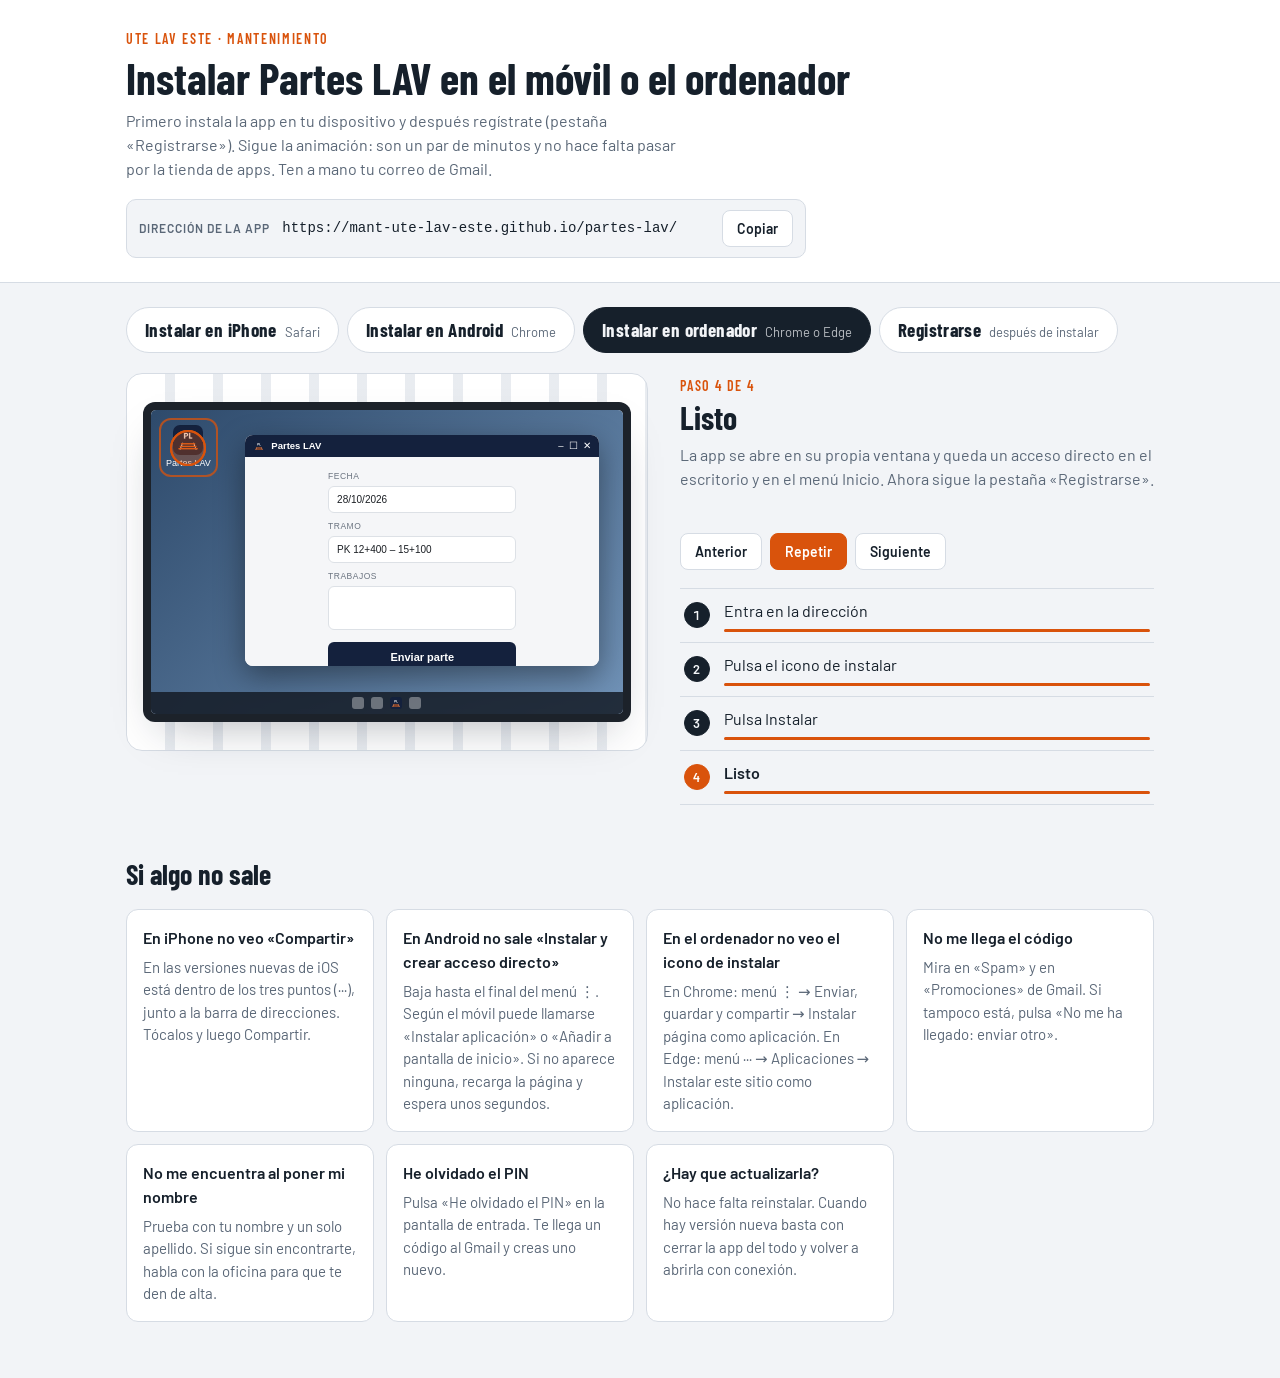
==== guia/instalar.html @ 205e35d0 "Guía animada para instalar la app y registrarse (guia/instalar.html) Página suelta: no toca la app n" ====
<!doctype html>
<html lang="es">
<head>
<meta charset="utf-8">
<meta name="viewport" content="width=device-width, initial-scale=1, viewport-fit=cover">
<meta name="theme-color" content="#14213d">
<link rel="icon" href="../icons/icon-192.png">
<style>:root{color-scheme:light;padding-top:env(safe-area-inset-top,0px);padding-bottom:env(safe-area-inset-bottom,0px)}body{margin:0}img{max-width:100%}[hidden]{display:none!important}</style>
<title>Instalar Partes LAV</title>
<meta name="claude:viewport-fit-sides" content="cover">
<link rel="stylesheet" href="https://fonts.googleapis.com/css2?family=Barlow+Condensed:wght@600;700&family=Barlow:wght@400;500;600&display=swap">
<style>
/* Layout: cabecera con la dirección de la app, selector de dispositivo y reproductor (pantalla animada + lista de pasos) que se apila en móvil */
:root{
  --bg:#F2F4F7; --surface:#FFFFFF; --fg:#16202B; --muted:#5A6777; --line:#D6DCE4;
  --accent:#D9530C; --accent-ink:#FFFFFF; --shadow:rgba(20,30,45,.35);
  --frame:#1C222A; --scr-bg:#FFFFFF; --scr-fg:#1B1F24; --scr-muted:#8A929C; --scr-line:#E4E7EB; --scr-chrome:#F4F4F6;
  --ios-blue:#0A7AFF; --g-blue:#1A73E8; --home-a:#27466B; --home-b:#7FA3C9;
  --f-display:"Barlow Condensed","Arial Narrow",sans-serif;
  --f-body:"Barlow",system-ui,-apple-system,"Segoe UI",sans-serif;
  --dur:5000ms;
}
@media (prefers-color-scheme: dark){:root:not([data-theme="light"]){
  --bg:#0E141B; --surface:#17202A; --fg:#E6EBF1; --muted:#98A5B4; --line:#2A3542;
  --accent:#FF7B36; --accent-ink:#1A0C04; --shadow:rgba(0,0,0,.65); --frame:#05080B; color-scheme:dark }}
:root[data-theme="dark"]{
  --bg:#0E141B; --surface:#17202A; --fg:#E6EBF1; --muted:#98A5B4; --line:#2A3542;
  --accent:#FF7B36; --accent-ink:#1A0C04; --shadow:rgba(0,0,0,.65); --frame:#05080B; color-scheme:dark }

*{box-sizing:border-box}
body{background:var(--bg);color:var(--fg);font-family:var(--f-body);font-size:16px;line-height:1.5}
.wrap{max-width:1060px;margin:0 auto;padding-left:max(16px,env(safe-area-inset-left,0px));padding-right:max(16px,env(safe-area-inset-right,0px))}
button{font:inherit;cursor:pointer}
:focus-visible{outline:2px solid var(--accent);outline-offset:2px}
code{font-family:ui-monospace,Consolas,monospace;font-size:.92em;overflow-wrap:anywhere}

.top{background:var(--surface);border-bottom:1px solid var(--line)}
.top .wrap{padding-block:28px 24px}
.eyebrow{margin:0 0 6px;font-family:var(--f-display);font-weight:600;font-size:14px;letter-spacing:.12em;text-transform:uppercase;color:var(--accent)}
h1{margin:0 0 8px;font-family:var(--f-display);font-weight:700;font-size:clamp(30px,5vw,44px);line-height:1.04;text-wrap:balance}
.lede{margin:0 0 18px;color:var(--muted);max-width:62ch}
.urlbox{display:flex;flex-wrap:wrap;align-items:center;gap:8px 12px;max-width:680px;padding:10px 12px;border:1px solid var(--line);border-radius:10px;background:var(--bg)}
.urlbox span{font-size:12px;font-weight:600;letter-spacing:.08em;text-transform:uppercase;color:var(--muted)}
.urlbox code{flex:1 1 240px;min-width:0;font-size:14px;user-select:all}
.btn{border:1px solid var(--line);background:var(--surface);color:var(--fg);border-radius:8px;padding:7px 14px;font-weight:600;font-size:14px}
.btn:hover{border-color:var(--accent)}
.btn.primary{background:var(--accent);border-color:var(--accent);color:var(--accent-ink)}

main.wrap{padding-block:24px 56px}
.tabs{display:flex;flex-wrap:wrap;gap:8px;margin-bottom:20px}
.tab{display:flex;align-items:baseline;gap:8px;padding:8px 18px;border:1px solid var(--line);border-radius:999px;background:var(--surface);color:var(--fg)}
.tab b{font-family:var(--f-display);font-size:19px;letter-spacing:.02em}
.tab small{font-size:13px;color:var(--muted)}
.tab[aria-selected="true"]{background:var(--fg);border-color:var(--fg);color:var(--bg)}
.tab[aria-selected="true"] small{color:inherit;opacity:.75}

.player{display:grid;grid-template-columns:minmax(0,1.1fr) minmax(0,1fr);gap:32px;align-items:start}
@media (max-width:780px){.player{grid-template-columns:minmax(0,1fr);gap:20px}}
.stage{display:flex;justify-content:center;align-items:center;min-height:320px;padding:28px 16px;border:1px solid var(--line);border-radius:16px;
  background:repeating-linear-gradient(90deg,transparent 0 38px,color-mix(in srgb,var(--line) 55%,transparent) 38px 48px),var(--surface)}

.device{position:relative;background:var(--frame);box-shadow:0 20px 44px -20px var(--shadow)}
.device.phone{width:min(272px,100%);aspect-ratio:9/19.2;border-radius:42px;padding:9px}
.device.pc{width:100%;max-width:580px;aspect-ratio:16/10.5;border-radius:12px;padding:8px}
.scr{position:relative;width:100%;height:100%;overflow:hidden;background:var(--scr-bg);color:var(--scr-fg);font-family:-apple-system,"Segoe UI",Roboto,sans-serif;font-size:11px;line-height:1.3}
.phone .scr{border-radius:33px}
.pc .scr{border-radius:5px;font-size:10px}
#screen{position:absolute;inset:0}
#screen>*{position:absolute;inset:0;animation:fadein .35s ease}
.tap{position:absolute;left:50%;top:50%;width:36px;height:36px;margin:-18px 0 0 -18px;border-radius:50%;z-index:9;pointer-events:none;
  border:2px solid var(--accent);background:color-mix(in srgb,var(--accent) 30%,transparent);transition:left .5s ease,top .5s ease;animation:press 1.4s ease-in-out infinite}
.tap::after{content:"";position:absolute;inset:-2px;border-radius:50%;border:2px solid var(--accent);animation:ripple 1.4s ease-out infinite}
.hit{outline:2px solid color-mix(in srgb,var(--accent) 75%,transparent);outline-offset:2px;border-radius:8px}
@keyframes ripple{from{transform:scale(1);opacity:.9}to{transform:scale(2.2);opacity:0}}
@keyframes press{0%,100%{transform:scale(1)}50%{transform:scale(.8)}}
@keyframes fadein{from{opacity:0}to{opacity:1}}
@keyframes up{from{transform:translateY(100%)}to{transform:none}}
@keyframes pop{from{transform:scale(.85);opacity:0}to{transform:none;opacity:1}}
@keyframes blink{50%{opacity:0}}

/* Piezas de las pantallas simuladas (colores fijos: la pantalla del aparato no cambia con el tema) */
.sb{display:flex;justify-content:space-between;align-items:center;height:30px;padding:10px 22px 4px;font-size:11px;font-weight:600}
.sb.light{color:#fff}
.sb.and{height:24px;padding:6px 16px 2px;font-size:10px}
.sb-r{display:flex;align-items:center;gap:4px;font-size:9px}
.sb-r i{position:relative;display:inline-block;width:18px;height:9px;border:1.5px solid currentColor;border-radius:3px}
.sb-r i::after{content:"";position:absolute;inset:1px 4px 1px 1px;background:currentColor;border-radius:1px}
.home{display:flex;flex-direction:column;background:linear-gradient(160deg,var(--home-a),var(--home-b));color:#fff}
.apps{display:grid;grid-template-columns:repeat(4,1fr);gap:14px 4px;padding:14px 12px 0}
.ic{display:flex;flex-direction:column;align-items:center;gap:4px;font-size:9px}
.ic i{position:relative;display:grid;place-items:center;width:44px;height:44px;border-radius:11px;font-style:normal;font-weight:700;font-size:14px;color:#fff}
.ic span{white-space:nowrap;text-shadow:0 1px 2px rgba(0,0,0,.35)}
.dock{display:grid;grid-template-columns:repeat(4,1fr);justify-items:center;margin:auto 10px 12px;padding:9px 4px;border-radius:24px;background:rgba(255,255,255,.25)}
.and .ic i{border-radius:50%}
.and .dock{background:transparent;margin-bottom:16px}
.clock{padding:18px 18px 4px;font-size:40px;font-weight:300;line-height:1}
.clock small{display:block;margin-top:6px;font-size:10px;font-weight:500}
.pl{position:relative;display:block;font-style:normal;color:transparent;overflow:hidden;background:#14213D url("[data-uri]") center/cover no-repeat}
.ic i.pl{font-size:16px}
.ic.new i{animation:pop .6s ease .2s backwards}
.safari{background:linear-gradient(#5AC8FA,#0A7AFF)}
.safari::before{content:"";position:absolute;inset:0;margin:auto;width:28px;height:28px;border-radius:50%;border:2px solid #fff}
.safari::after{content:"";position:absolute;inset:0;margin:auto;width:4px;height:20px;border-radius:2px;background:linear-gradient(#FF3B30 50%,#fff 50%);transform:rotate(45deg)}
.chrome{background:#fff}
.chrome::before{content:"";position:absolute;inset:0;margin:auto;width:32px;height:32px;border-radius:50%;background:conic-gradient(from -30deg,#EA4335 0 120deg,#FBBC04 0 240deg,#34A853 0)}
.chrome::after{content:"";position:absolute;inset:0;margin:auto;width:13px;height:13px;border-radius:50%;background:#4285F4;box-shadow:0 0 0 2.5px #fff}

.ap{height:100%;display:flex;flex-direction:column;background:#F5F6F8;color:#1B1F24}
.ap-h{display:flex;align-items:center;gap:8px;padding:10px 12px;background:#14213D;color:#fff;font-weight:700;font-size:12px}
.ap-h .pl{width:20px;height:20px;border-radius:5px;font-size:9px}
.ap-c{display:flex;flex-direction:column;gap:4px;padding:10px 12px}
.ap.wide .ap-c{width:60%;margin:0 auto}
.ap-l{margin-top:4px;font-size:8.5px;letter-spacing:.06em;text-transform:uppercase;color:#6B7480}
.ap-f{padding:6px 8px;border:1px solid #DDE1E6;border-radius:6px;background:#fff;font-size:10px}
.ap-f.tall{height:44px}
.ap-b{margin-top:8px;padding:8px;border-radius:6px;background:#14213D;color:#fff;text-align:center;font-weight:700;font-size:11px}
.dim{position:relative}
.dim::after{content:"";position:absolute;inset:0;background:rgba(0,0,0,.35)}

.saf{display:flex;flex-direction:column;background:#fff}
.saf-page{flex:1;position:relative;overflow:hidden}
.saf-bar{padding:8px 12px 14px;border-top:1px solid var(--scr-line);background:var(--scr-chrome)}
.saf-url{padding:8px 10px;border-radius:10px;background:#fff;box-shadow:0 1px 3px rgba(0,0,0,.12);text-align:center;white-space:nowrap;overflow:hidden;text-overflow:ellipsis;font-size:10.5px}
.saf-url .aa{margin-right:6px;font-weight:600}
.caret{display:inline-block;width:1px;height:12px;margin-left:1px;vertical-align:-2px;background:var(--ios-blue);animation:blink 1s steps(1) infinite}
.caret.g{background:var(--g-blue)}
.saf-tools{display:flex;justify-content:space-between;align-items:center;padding:10px 6px 0;color:var(--ios-blue);font-size:17px}
.saf-tools span{display:grid;place-items:center;width:28px;height:28px}
.blank{padding:18px 14px;color:var(--scr-muted)}
.blank h5{margin:0 0 10px;font-size:12px;color:var(--scr-fg)}
.favs{display:grid;grid-template-columns:repeat(4,1fr);gap:10px;text-align:center;font-size:8.5px}
.favs b{display:block;height:38px;margin-bottom:4px;border-radius:9px;background:#E9EBEE}
.nt{display:grid;place-items:center;height:100%;padding:20px}
.nt div{width:100%;padding:9px 12px;border-radius:999px;background:#EEF1F4;color:var(--scr-muted);font-size:10px}

.sheet{position:absolute;left:0;right:0;top:38px;bottom:0;display:flex;flex-direction:column;gap:8px;padding:12px 10px 18px;border-radius:14px 14px 0 0;background:#F2F2F7;animation:up .4s ease}
.sh-head{display:flex;align-items:flex-start;gap:8px;padding:0 4px 6px;border-bottom:1px solid #DCDCE0}
.sh-head>div{flex:1}
.sh-opt{display:inline-block;margin-top:5px;padding:3px 8px;border-radius:999px;background:#E5E5EA;font-size:9px}
.sh-x{display:grid;place-items:center;width:20px;height:20px;border-radius:50%;background:#E5E5EA;font-size:9px;color:#666}
.sh-apps{display:flex;justify-content:space-between;padding:0 4px;font-size:8px;text-align:center}
.sh-apps i{display:block;width:36px;height:36px;margin:0 auto 3px;border-radius:9px}
.sh-group{overflow:hidden;border-radius:10px;background:#fff}
.sh-group .sh-row{border-radius:0}
.sh-group .sh-row+.sh-row{border-top:1px solid #E5E5EA}
.sh-group .sh-row.hit{border-radius:8px}
.add-clr{float:right;display:grid;place-items:center;width:14px;height:14px;border-radius:50%;background:#C7C7CC;color:#fff;font-size:7px}
.kb{position:absolute;left:0;right:0;bottom:0;display:flex;flex-direction:column;gap:6px;padding:8px 3px 18px;background:#D1D3D9}
.kb div{display:flex;justify-content:center;gap:3px}
.kb span{flex:0 1 22px;padding:6px 0;border-radius:4px;background:#fff;text-align:center;font-size:10px;box-shadow:0 1px 0 #898A8D}
.kb .w{flex:0 1 40px;background:#ADB1BA;font-size:8.5px}
.kb .sp{flex:1 1 auto;font-size:8.5px}
.kb .go{background:var(--ios-blue);color:#fff}
.sh-head .pl{width:30px;height:30px;border-radius:7px;font-size:11px}
.sh-head small,.who small{display:block;font-size:8.5px;color:var(--scr-muted)}
.sh-row{display:flex;justify-content:space-between;align-items:center;padding:9px 12px;border-radius:10px;background:#fff;font-size:10.5px}
.sh-row span{font-size:13px;color:#444}

.add{background:#F2F2F7}
.add-top{display:flex;justify-content:space-between;align-items:center;padding:8px 12px 14px;font-size:11px}
.ios-link{padding:4px;color:var(--ios-blue)}
.add-card{display:flex;align-items:center;gap:10px;margin:0 10px;padding:10px;border-radius:10px;background:#fff}
.add-card .pl{flex:none;width:46px;height:46px;border-radius:11px;font-size:16px}
.add-card>div{min-width:0}
.add-name{margin-bottom:4px;padding-bottom:5px;border-bottom:1px solid var(--scr-line);font-size:12px}
.add-card small{font-size:8.5px;color:var(--scr-muted);overflow-wrap:anywhere}
.add-opt{display:flex;justify-content:space-between;align-items:center;margin:10px 10px 0;padding:9px 12px;border-radius:10px;background:#fff}
.toggle{position:relative;width:30px;height:18px;border-radius:9px;background:#34C759}
.toggle::after{content:"";position:absolute;top:2px;right:2px;width:14px;height:14px;border-radius:50%;background:#fff}
.add-note{margin:10px 18px;font-size:9px;color:var(--scr-muted)}

.cr{display:flex;flex-direction:column;background:#fff}
.cr-bar{display:flex;align-items:center;gap:8px;padding:6px 10px;border-bottom:1px solid var(--scr-line);color:#444}
.cr-url{flex:1;min-width:0;padding:7px 12px;border-radius:999px;background:#EEF1F4;white-space:nowrap;overflow:hidden;text-overflow:ellipsis;font-size:10px}
.cr-tabs{display:grid;place-items:center;width:16px;height:16px;border:1.5px solid #444;border-radius:4px;font-size:8px;font-weight:700}
.cr-dots{width:20px;text-align:center;font-size:16px;font-weight:700}
.cr-page{flex:1;position:relative;overflow:hidden}
.menu{position:absolute;top:2px;right:6px;z-index:2;width:70%;padding:6px 0;border-radius:10px;background:#fff;box-shadow:0 6px 24px rgba(0,0,0,.25);animation:fadein .25s}
.menu div{padding:7px 14px;font-size:10.5px}
.menu .hit{font-weight:600;border-radius:4px}
.menu hr{margin:4px 0;border:0;border-top:1px solid var(--scr-line)}
.modal-bg{position:absolute;inset:0;z-index:3;display:grid;place-items:center;background:rgba(0,0,0,.4)}
.modal{display:flex;flex-direction:column;gap:12px;width:84%;padding:16px;border-radius:18px;background:#fff;animation:pop .3s}
.modal h4,.pop h4{margin:0;font-size:13px;font-weight:600}
.who{display:flex;align-items:center;gap:10px}
.who .pl{flex:none;width:34px;height:34px;border-radius:50%;font-size:12px}
.acts{display:flex;justify-content:flex-end;gap:12px;font-weight:600;font-size:11px;color:var(--g-blue)}
.acts>span{padding:4px 6px}

.pcw{display:flex;flex-direction:column;background:#fff}
.pc-tabs{display:flex;align-items:flex-end;gap:8px;height:28px;padding:5px 8px 0;background:#DEE3EA;color:#333}
.pc-tab{display:flex;align-items:center;gap:6px;max-width:150px;padding:5px 12px;border-radius:8px 8px 0 0;background:#fff;white-space:nowrap;font-size:9.5px}
.pc-tab .pl,.tb .pl,.taskbar .pl{width:12px;height:12px;border-radius:3px;font-size:6px}
.pc-plus{align-self:center;padding-bottom:3px}
.win-ctl{align-self:center;margin-left:auto;padding-bottom:3px;font-size:10px;white-space:nowrap}
.pc-bar{display:flex;align-items:center;gap:9px;padding:5px 8px;border-bottom:1px solid var(--scr-line);color:#555}
.pc-url{flex:1;min-width:0;display:flex;align-items:center;gap:6px;padding:4px 6px 4px 12px;border-radius:999px;background:#EEF1F4}
.pc-url .u{flex:1;min-width:0;white-space:nowrap;overflow:hidden;text-overflow:ellipsis}
.pc-inst{display:grid;place-items:center;width:20px;height:20px;border-radius:50%;color:#333}
.pc-page{flex:1;position:relative;overflow:hidden}
.pop{position:absolute;top:4px;right:30px;z-index:3;display:flex;flex-direction:column;gap:10px;width:min(210px,70%);padding:12px;border-radius:10px;background:#fff;box-shadow:0 6px 24px rgba(0,0,0,.25);animation:pop .3s}
.pop .acts{gap:6px}
.gbtn{padding:5px 12px!important;border:1px solid #C7CDD4;border-radius:999px;font-size:10px}
.gbtn.fill{background:var(--g-blue);border-color:var(--g-blue);color:#fff}
.desk{background:linear-gradient(135deg,#2E4A6B,#7193B8)}
.shortcut{position:absolute;left:12px;top:12px;display:flex;flex-direction:column;align-items:center;gap:3px;padding:3px;color:#fff;font-size:9px}
.shortcut .pl{width:30px;height:30px;border-radius:7px;font-size:11px}
.appwin{position:absolute;left:20%;right:5%;top:8%;bottom:16%;display:flex;flex-direction:column;overflow:hidden;border-radius:8px;background:#fff;box-shadow:0 10px 30px rgba(0,0,0,.4);animation:pop .4s}
.appwin .ap-h{display:none}
.tb{display:flex;align-items:center;gap:6px;padding:5px 8px;background:#14213D;color:#fff;font-size:9.5px;font-weight:600}
.tb .wc{margin-left:auto;font-weight:400;white-space:nowrap}
.taskbar{position:absolute;left:0;right:0;bottom:0;display:flex;justify-content:center;align-items:center;gap:7px;height:22px;background:rgba(20,28,38,.85)}
.taskbar span{width:12px;height:12px;border-radius:3px;background:rgba(255,255,255,.35)}

.asheet{position:absolute;left:0;right:0;bottom:0;z-index:3;display:flex;flex-direction:column;gap:12px;padding:16px 10px 20px;border-radius:16px 16px 0 0;background:#fff;animation:up .4s ease}
.asheet h4{margin:0;text-align:center;font-size:13px;font-weight:500}
.aopts{overflow:hidden;border-radius:14px;background:#F1F3F4}
.aopt{display:flex;align-items:center;gap:10px;padding:10px 12px;font-size:11px}
.aopt+.aopt{border-top:1px solid #DADCE0}
.aopt>div{flex:1;min-width:0}
.aopt small{display:block;font-size:9px;color:var(--scr-muted)}
.aopt .pl{flex:none;width:30px;height:30px;border-radius:6px;overflow:visible}
.aopt .pl::after{content:"";position:absolute;right:-4px;bottom:-4px;width:13px;height:13px;border-radius:50%;box-shadow:0 0 0 1.5px #fff}
.aopt .pl.down::after{background:#fff url("data:image/svg+xml,%3Csvg xmlns='http://www.w3.org/2000/svg' viewBox='0 0 24 24' fill='none' stroke='%23333' stroke-width='3' stroke-linecap='round'%3E%3Cpath d='M12 5v13M6 12l6 6 6-6'/%3E%3C/svg%3E") center/9px no-repeat}
.aopt .pl.chr::after{background:radial-gradient(circle,#4285F4 0 28%,#fff 29% 38%,transparent 39%),conic-gradient(from -30deg,#EA4335 0 120deg,#FBBC04 0 240deg,#34A853 0)}
.aopt .chev{font-size:15px;color:#5F6368}

.sb.navy{background:#14213D;color:#fff}
.rg{display:flex;flex-direction:column;background:#EEF0F4;color:#10141C}
.rg-bar{display:flex;align-items:center;gap:8px;padding:10px 12px;background:#14213D;color:#fff;font-weight:600;font-size:12px}
.rg-bar .bk{font-size:16px;line-height:1}
.rg-main{flex:1;position:relative;padding:12px 10px}
.rg-card{display:flex;flex-direction:column;gap:8px;padding:14px 12px;border-radius:12px;background:#fff;box-shadow:0 1px 2px rgba(0,0,0,.08)}
.rg-card h3{margin:0;font-size:15px}
.rg-card p{margin:0;font-size:10px;color:#5B6472}
.rg-f{display:flex;flex-direction:column;gap:3px;font-size:9.5px;color:#5B6472}
.rg-f b{padding:8px 9px;border:1px solid #C9CED8;border-radius:8px;background:#fff;color:#10141C;font-weight:400;font-size:11px;overflow-wrap:anywhere}
.rg-f b.pin{text-align:center;letter-spacing:.3em;font-size:13px}
.rg-btn{padding:10px;border-radius:9px;background:#14213D;color:#fff;text-align:center;font-weight:600;font-size:11px}
.rg-btn.sec{border:1px solid #C9CED8;background:#fff;color:#14213D}
.rg-lnk{text-align:center;font-size:10px;color:#1F5FD1}
.rg-ph{height:10px;border-radius:4px;background:#E4E7EB}
.toast{position:absolute;left:10px;right:10px;bottom:14px;padding:9px 11px;border-radius:9px;background:#10141C;color:#fff;font-size:10px;animation:up .4s ease}

/* Panel de pasos */
.side{display:flex;flex-direction:column;gap:18px;min-width:0}
.count{font-family:var(--f-display);font-weight:600;font-size:14px;letter-spacing:.1em;text-transform:uppercase;color:var(--accent)}
.now h2{margin:4px 0 8px;font-family:var(--f-display);font-weight:700;font-size:32px;line-height:1.05;text-wrap:balance}
.now p{margin:0;min-height:4.5em;color:var(--muted)}
.ctrl{display:flex;flex-wrap:wrap;gap:8px}
.steps{display:flex;flex-direction:column;margin:0;padding:0;list-style:none;border-top:1px solid var(--line)}
.steps button{display:grid;grid-template-columns:28px minmax(0,1fr);align-items:center;gap:12px;width:100%;padding:10px 4px;border:0;border-bottom:1px solid var(--line);background:none;color:var(--fg);text-align:left}
.steps button:hover .t{color:var(--accent)}
.n{display:grid;place-items:center;width:26px;height:26px;border:1.5px solid var(--line);border-radius:50%;font-size:13px;font-weight:600;font-variant-numeric:tabular-nums;color:var(--muted)}
.done .n{background:var(--fg);border-color:var(--fg);color:var(--bg)}
.on .n{background:var(--accent);border-color:var(--accent);color:var(--accent-ink)}
.lbl{display:flex;flex-direction:column;gap:6px}
.on .t{font-weight:600}
.bar{display:block;height:3px;overflow:hidden;border-radius:2px;background:var(--line)}
.bar i{display:block;width:0;height:100%;background:var(--accent)}
.on .bar i{animation:fill var(--dur) linear forwards}
.paused .on .bar i{animation-play-state:paused}
.done .bar i{width:100%}
@keyframes fill{to{width:100%}}

.help{margin-top:48px}
.help h2{margin:0 0 14px;font-family:var(--f-display);font-weight:700;font-size:28px}
.faq{display:grid;grid-template-columns:repeat(auto-fit,minmax(240px,1fr));gap:12px}
.faq div{padding:16px;border:1px solid var(--line);border-radius:12px;background:var(--surface)}
.faq h3{margin:0 0 6px;font-size:16px;font-weight:600}
.faq p{margin:0;color:var(--muted);font-size:15px}

@media (prefers-reduced-motion: reduce){
  *,*::before,*::after{animation-duration:.01ms!important;animation-iteration-count:1!important;transition:none!important}
  .on .bar i{animation:none;width:0}
}
</style>
</head>
<body>

<header class="top"><div class="wrap">
  <p class="eyebrow">UTE LAV Este · Mantenimiento</p>
  <h1>Instalar Partes LAV en el móvil o el ordenador</h1>
  <p class="lede">Primero instala la app en tu dispositivo y después regístrate (pestaña «Registrarse»). Sigue la animación: son un par de minutos y no hace falta pasar por la tienda de apps. Ten a mano tu correo de Gmail.</p>
  <div class="urlbox">
    <span>Dirección de la app</span>
    <code id="u">https://mant-ute-lav-este.github.io/partes-lav/</code>
    <button class="btn" id="copy" type="button">Copiar</button>
  </div>
</div></header>

<main class="wrap">
  <div class="tabs" id="tabs" role="tablist" aria-label="Dispositivo"></div>
  <section class="player" id="player">
    <div class="stage">
      <div class="device phone" id="device">
        <div class="scr" id="scr"><div id="screen"></div><div class="tap" id="tap" hidden></div></div>
      </div>
    </div>
    <div class="side">
      <div class="now" aria-live="polite">
        <span class="count" id="count"></span>
        <h2 id="stitle"></h2>
        <p id="sdesc"></p>
      </div>
      <div class="ctrl">
        <button class="btn" id="prev" type="button">Anterior</button>
        <button class="btn primary" id="play" type="button">Pausa</button>
        <button class="btn" id="next" type="button">Siguiente</button>
      </div>
      <ol class="steps" id="steps"></ol>
    </div>
  </section>

  <section class="help">
    <h2>Si algo no sale</h2>
    <div class="faq">
      <div><h3>En iPhone no veo «Compartir»</h3><p>En las versiones nuevas de iOS está dentro de los tres puntos (···), junto a la barra de direcciones. Tócalos y luego Compartir.</p></div>
      <div><h3>En Android no sale «Instalar y crear acceso directo»</h3><p>Baja hasta el final del menú ⋮. Según el móvil puede llamarse «Instalar aplicación» o «Añadir a pantalla de inicio». Si no aparece ninguna, recarga la página y espera unos segundos.</p></div>
      <div><h3>En el ordenador no veo el icono de instalar</h3><p>En Chrome: menú ⋮ → Enviar, guardar y compartir → Instalar página como aplicación. En Edge: menú ··· → Aplicaciones → Instalar este sitio como aplicación.</p></div>
      <div><h3>No me llega el código</h3><p>Mira en «Spam» y en «Promociones» de Gmail. Si tampoco está, pulsa «No me ha llegado: enviar otro».</p></div>
      <div><h3>No me encuentra al poner mi nombre</h3><p>Prueba con tu nombre y un solo apellido. Si sigue sin encontrarte, habla con la oficina para que te den de alta.</p></div>
      <div><h3>He olvidado el PIN</h3><p>Pulsa «He olvidado el PIN» en la pantalla de entrada. Te llega un código al Gmail y creas uno nuevo.</p></div>
      <div><h3>¿Hay que actualizarla?</h3><p>No hace falta reinstalar. Cuando hay versión nueva basta con cerrar la app del todo y volver a abrirla con conexión.</p></div>
    </div>
  </section>
</main>

<script>
const URL_APP='mant-ute-lav-este.github.io/partes-lav';
const HOST='mant-ute-lav-este.github.io';
const SHARE='<svg viewBox="0 0 24 24" width="18" height="18" fill="none" stroke="currentColor" stroke-width="1.8" stroke-linecap="round" stroke-linejoin="round"><path d="M12 3v12M8 7l4-4 4 4"/><path d="M7 10H5v11h14V10h-2"/></svg>';
const INSTALL='<svg viewBox="0 0 24 24" width="14" height="14" fill="none" stroke="currentColor" stroke-width="1.8" stroke-linecap="round" stroke-linejoin="round"><rect x="3" y="4" width="18" height="12" rx="2"/><path d="M8 20h8M12 7v6M9.5 10.5 12 13l2.5-2.5"/></svg>';

const sb=(cls='')=>`<div class="sb ${cls}"><b>9:41</b><span class="sb-r">5G <i></i></span></div>`;
const ic=(label,bg,o={})=>`<div class="ic${o.hit?' hit':''}"><i class="${o.cls||''}"${bg?` style="background:${bg}"`:''}></i>${o.dock?'':`<span>${label}</span>`}</div>`;
const plIcon=hit=>`<div class="ic new${hit?' hit':''}"><i class="pl">PL</i><span>Partes LAV</span></div>`;
const appBody=wide=>`<div class="ap${wide?' wide':''}"><div class="ap-h"><i class="pl">PL</i>Partes LAV</div><div class="ap-c">
  <div class="ap-l">Fecha</div><div class="ap-f">28/10/2026</div>
  <div class="ap-l">Tramo</div><div class="ap-f">PK 12+400 – 15+100</div>
  <div class="ap-l">Trabajos</div><div class="ap-f tall"></div>
  <div class="ap-b">Enviar parte</div></div></div>`;
const who=`<div class="who"><i class="pl">PL</i><div><b>Partes LAV</b><small>${HOST}</small></div></div>`;

const iosHome=(app,hitS,hitA)=>`<div class="home">${sb('light')}<div class="apps">
  ${ic('Calendario','#FF453A')}${ic('Fotos','#F5B700')}${ic('Cámara','#636366')}${ic('Correo','#1E88FF')}
  ${ic('Mapas','#34A853')}${ic('Notas','#E8B923')}${ic('Ajustes','#8E8E93')}${app?plIcon(hitA):ic('Reloj','#2C2C2E')}</div>
  <div class="dock">${ic('Teléfono','#34C759',{dock:1})}${ic('Safari',null,{cls:'safari',dock:1,hit:hitS})}${ic('Mensajes','#30D158',{dock:1})}${ic('Música','#FA2D48',{dock:1})}</div></div>`;

const safari=st=>`<div class="saf">${sb()}<div class="saf-page">${st==='typing'
    ?`<div class="blank"><h5>Favoritos</h5><div class="favs"><div><b></b>Intranet</div><div><b></b>Correo</div><div><b></b>Tiempo</div><div><b></b>Noticias</div></div></div>`
    :appBody()}</div>
  <div class="saf-bar"><div class="saf-url${st==='typing'?' hit':''}">${st==='typing'?`${URL_APP}<span class="caret"></span>`:`<span class="aa">aA</span>${HOST}`}</div>
  <div class="saf-tools"><span>‹</span><span>›</span><span class="share${st==='loaded'?' hit':''}">${SHARE}</span><span>▭</span><span>⧉</span></div></div></div>`;

const iosShare=()=>`<div class="saf">${sb()}<div class="saf-page dim">${appBody()}</div>
  <div class="sheet"><div class="sh-head"><i class="pl">PL</i><div><b>Partes LAV</b><small>${HOST}</small><span class="sh-opt">Opciones ›</span></div><span class="sh-x">✕</span></div>
  <div class="sh-apps"><div><i style="background:radial-gradient(circle,#fff 0 18%,#2F9BFF 19% 30%,#fff 31% 40%,#2F9BFF 41%)"></i>AirDrop</div><div><i style="background:#30D158"></i>Mensajes</div><div><i style="background:#1E88FF"></i>Mail</div><div><i style="background:#25D366"></i>WhatsApp</div></div>
  <div class="sh-group"><div class="sh-row">Imprimir<span>⎙</span></div><div class="sh-row">Copiar<span>⧉</span></div>
  <div class="sh-row hit">Añadir a pantalla de inicio<span>⊞</span></div><div class="sh-row">Añadir a favoritos<span>☆</span></div></div>
  <div class="sh-group"><div class="sh-row">Añadir a la lista de lectura<span>○○</span></div><div class="sh-row">Añadir marcador<span>▯</span></div></div></div></div>`;

const KB=['qwertyuiop','asdfghjklñ','zxcvbnm'];
const iosAdd=()=>`<div class="add">${sb()}
  <div class="add-top"><span class="ios-link">Cancelar</span><b>Añadir a pantalla d…</b><span class="ios-link hit"><b>Añadir</b></span></div>
  <div class="add-card"><i class="pl">PL</i><div><div class="add-name">Partes LAV<span class="caret"></span><span class="add-clr">✕</span></div><small>https://${URL_APP}/</small></div></div>
  <p class="add-note">Se añadirá un icono a la pantalla de inicio para acceder más rápido a este sitio web desde tu navegador por omisión.</p>
  <div class="kb">${KB.map(r=>`<div>${[...r].map(k=>`<span>${k}</span>`).join('')}</div>`).join('')}<div><span class="w">123</span><span class="sp">espacio</span><span class="w go">OK</span></div></div></div>`;

const andHome=(app,hitC,hitA)=>`<div class="home and">${sb('light and')}<div class="clock">9:41<small>miércoles, 28 de octubre</small></div>
  <div class="apps">${app?plIcon(hitA):''}</div>
  <div class="dock">${ic('Teléfono','#1A73E8',{dock:1})}${ic('Mensajes','#34A853',{dock:1})}${ic('Chrome',null,{cls:'chrome',dock:1,hit:hitC})}${ic('Cámara','#5F6368',{dock:1})}</div></div>`;

const chromeA=st=>`<div class="cr">${sb('and')}<div class="cr-bar"><span>⌂</span>
  <div class="cr-url${st==='typing'?' hit':''}">${st==='typing'?`${URL_APP}<span class="caret g"></span>`:URL_APP}</div>
  <span class="cr-tabs">1</span><span class="cr-dots${st==='loaded'?' hit':''}">⋮</span></div>
  <div class="cr-page">${st==='typing'?'<div class="nt"><div>Buscar o escribir dirección web</div></div>':appBody()}
  ${st==='menu'?`<div class="menu"><div>Nueva pestaña</div><div>Nueva pestaña Incógnito</div><hr><div>Historial</div><div>Borrar datos de navegación</div><hr><div>Descargas</div><div>Marcadores</div><hr><div>Compartir…</div><div>Buscar en la página</div><div>Traducir…</div><div class="hit">Instalar y crear acceso directo</div></div>`:''}
  ${st==='dialog'?`<div class="modal-bg"></div><div class="asheet"><h4>Instalar y crear acceso directo</h4><div class="aopts">
    <div class="aopt hit"><i class="pl down">PL</i><div>Instalar</div><span class="chev">›</span></div>
    <div class="aopt"><i class="pl chr">PL</i><div>Crear acceso directo<small>Los accesos directos se abren en Chrome</small></div><span class="chev">›</span></div></div></div>`:''}
  </div></div>`;

const rg=(title,back,body,extra='')=>`<div class="rg">${sb('and navy')}<div class="rg-bar">${back?'<span class="bk">‹</span>':''}${title}</div><div class="rg-main">${body}${extra}</div></div>`;
const fld=(label,val,cls='')=>`<div class="rg-f">${label}<b class="${cls}">${val}</b></div>`;

const pcWin=st=>{
  if(st==='app') return `<div class="desk"><div class="shortcut hit"><i class="pl">PL</i>Partes LAV</div>
    <div class="appwin"><div class="tb"><i class="pl">PL</i>Partes LAV<span class="wc">–&nbsp;&nbsp;☐&nbsp;&nbsp;✕</span></div>${appBody(true)}</div>
    <div class="taskbar"><span></span><span></span><i class="pl">PL</i><span></span></div></div>`;
  const typing=st==='typing';
  return `<div class="pcw"><div class="pc-tabs"><div class="pc-tab">${typing?'Nueva pestaña':'<i class="pl">PL</i>Partes LAV'}</div><span class="pc-plus">+</span><span class="win-ctl">–&nbsp;&nbsp;☐&nbsp;&nbsp;✕</span></div>
    <div class="pc-bar"><span>←</span><span>→</span><span>↻</span>
      <div class="pc-url${typing?' hit':''}"><span class="u">${typing?`${URL_APP}<span class="caret g"></span>`:URL_APP}</span>${typing?'':`<span class="pc-inst${st==='loaded'?' hit':''}">${INSTALL}</span><span>☆</span>`}</div><span>⋮</span></div>
    <div class="pc-page">${typing?'<div class="nt"><div>Buscar o escribir dirección web</div></div>':appBody(true)}
    ${st==='dialog'?`<div class="pop"><h4>¿Instalar aplicación?</h4>${who}<div class="acts"><span class="gbtn fill hit">Instalar</span><span class="gbtn">Cancelar</span></div></div>`:''}</div></div>`;
};

const C=`<code>${URL_APP}</code>`;
const GUIDES={
  iphone:{label:'Instalar en iPhone',sub:'Safari',device:'phone',steps:[
    {t:'Abre Safari',d:'Es el navegador de la brújula azul. En iPhone hazlo desde Safari, no desde Chrome.',s:()=>iosHome(false,true)},
    {t:'Entra en la dirección',d:`Toca la barra de abajo, escribe ${C} y pulsa Ir.`,s:()=>safari('typing')},
    {t:'Pulsa Compartir',d:'El cuadrado con la flecha hacia arriba, en el centro de la barra de abajo. Si no lo ves, toca los tres puntos (···) y luego Compartir.',s:()=>safari('loaded')},
    {t:'Añadir a pantalla de inicio',d:'Desliza la lista hacia abajo, por debajo de Imprimir y Copiar, y toca «Añadir a pantalla de inicio» (el cuadrado con un +).',s:iosShare},
    {t:'Revisa el nombre y pulsa Añadir',d:'El nombre tiene que ser <b>Partes LAV</b>. Si sale otro, bórralo con la ✕ y escribe Partes LAV. Luego pulsa «Añadir», arriba a la derecha. Si sale «Abrir como app web», déjalo activado.',s:iosAdd},
    {t:'Listo',d:'El icono de Partes LAV ya está en la pantalla de inicio. Ábrelo desde ahí y sigue la pestaña «Registrarse».',s:()=>iosHome(true,false,true)},
  ]},
  android:{label:'Instalar en Android',sub:'Chrome',device:'phone',steps:[
    {t:'Abre Chrome',d:'Toca el icono de Chrome.',s:()=>andHome(false,true)},
    {t:'Entra en la dirección',d:`Escribe ${C} en la barra de arriba y pulsa Ir.`,s:()=>chromeA('typing')},
    {t:'Abre el menú',d:'Los tres puntos ⋮, arriba a la derecha.',s:()=>chromeA('loaded')},
    {t:'Instalar y crear acceso directo',d:'Está casi al final del menú, debajo de Traducir. En algunos móviles se llama «Instalar aplicación» o «Añadir a pantalla de inicio».',s:()=>chromeA('menu')},
    {t:'Pulsa Instalar',d:'La primera opción. No elijas «Crear acceso directo»: eso solo abre la web dentro de Chrome.',s:()=>chromeA('dialog')},
    {t:'Listo',d:'Partes LAV aparece en la pantalla de inicio y en el cajón de aplicaciones. Ahora sigue la pestaña «Registrarse».',s:()=>andHome(true,false,true)},
  ]},
  pc:{label:'Instalar en ordenador',sub:'Chrome o Edge',device:'pc',steps:[
    {t:'Entra en la dirección',d:`Abre Chrome o Edge y escribe ${C} en la barra de direcciones.`,s:()=>pcWin('typing')},
    {t:'Pulsa el icono de instalar',d:'Es la pantallita con una flecha, a la derecha de la barra de direcciones. Si no sale, mira «Si algo no sale», más abajo.',s:()=>pcWin('loaded')},
    {t:'Pulsa Instalar',d:'Confirma en la ventanita que aparece.',s:()=>pcWin('dialog')},
    {t:'Listo',d:'La app se abre en su propia ventana y queda un acceso directo en el escritorio y en el menú Inicio. Ahora sigue la pestaña «Registrarse».',s:()=>pcWin('app')},
  ]},
  registro:{label:'Registrarse',sub:'después de instalar',device:'phone',steps:[
    {t:'Abre la app',d:'Toca el icono de Partes LAV que acabas de instalar.',s:()=>andHome(true,false,true)},
    {t:'Pulsa Registrarme',d:'Solo se hace una vez. Si ya te registraste en otro móvil, pulsa «Ya tengo cuenta» y entra con tu Gmail y tu PIN.',
      s:()=>rg('Partes LAV',0,`<div class="rg-card"><h3>Bienvenido</h3><p>Para usar la app tienes que registrarte con tu correo de Gmail. Solo se hace una vez.</p><div class="rg-btn hit">Registrarme</div><div class="rg-btn sec">Ya tengo cuenta</div></div>`)},
    {t:'Escribe tu Gmail',d:'Pon tu correo de Gmail y pulsa «Enviarme el código».',
      s:()=>rg('Registro · 1 de 4',1,`<div class="rg-card"><h3>Tu correo de Gmail</h3><p>Te mandaremos un código para comprobar que el correo es tuyo.</p>${fld('Correo','juan.garcia@gmail.com')}<div class="rg-btn hit">Enviarme el código</div></div>`)},
    {t:'Escribe el código',d:'Abre Gmail: te habrá llegado un código de 6 cifras. Si no lo ves, mira en «Spam» o en «Promociones». Escríbelo y pulsa «Comprobar».',
      s:()=>rg('Registro · 2 de 4',1,`<div class="rg-card"><h3>Escribe el código</h3><p>Te hemos enviado un código de 6 cifras a <b>juan.garcia@gmail.com</b>. Si no lo ves, mira en «Spam» o en «Promociones».</p>${fld('Código','482913','pin')}<div class="rg-btn hit">Comprobar</div><div class="rg-lnk">No me ha llegado: enviar otro</div></div>`)},
    {t:'Escribe tu nombre',d:'Nombre y al menos un apellido, como te tiene la empresa, y pulsa «Buscarme». Si no te encuentra, habla con la oficina.',
      s:()=>rg('Registro · 3 de 4',1,`<div class="rg-card"><h3>¿Quién eres?</h3>${fld('Tu nombre y apellidos','Juan García')}<div class="rg-btn hit">Buscarme</div><p>Escribe tu nombre y al menos un apellido, como los tiene la empresa.</p></div>`)},
    {t:'Crea tu PIN',d:'Comprueba que sale tu nombre. Elige un PIN de 4 a 6 cifras y repítelo. La app te lo pedirá al abrirla: no se lo digas a nadie.',
      s:()=>rg('Registro · 4 de 4',1,`<div class="rg-card"><h3>Juan García</h3><p>Crea tu PIN de 4 a 6 cifras. Es tu contraseña.</p>${fld('PIN','••••','pin')}${fld('Repite el PIN','••••','pin')}<div class="rg-btn hit">Terminar el registro</div></div>`)},
    {t:'Listo',d:'Ya estás dentro. Hasta que la oficina apruebe tu registro verás un aviso; cuando lo apruebe, ya puedes hacer partes.',
      s:()=>rg('Partes LAV',0,`<div class="rg-card"><h3>Juan García</h3><div class="rg-ph"></div><div class="rg-ph" style="width:70%"></div><div class="rg-ph" style="width:85%"></div></div>`,`<div class="toast">Ya estás dentro. Falta que la oficina apruebe tu registro.</div>`)},
  ]},
};
const ORDER=['iphone','android','pc','registro'];

const $=id=>document.getElementById(id);
const scr=$('scr'),screen=$('screen'),tap=$('tap'),stepsEl=$('steps'),playBtn=$('play'),player=$('player');
const reduce=matchMedia('(prefers-reduced-motion: reduce)').matches;
let dev=detect(),idx=0,playing=!reduce,ended=false,tapTimer;

function detect(){
  const h=(location.hash||'').slice(1);
  if(GUIDES[h]) return h;
  const ua=navigator.userAgent||'';
  if(/iPhone|iPad|iPod/.test(ua)) return 'iphone';
  if(/Android/.test(ua)) return 'android';
  return 'pc';
}

$('tabs').innerHTML=ORDER.map(k=>`<button class="tab" type="button" role="tab" id="tab-${k}" data-k="${k}"><b>${GUIDES[k].label}</b><small>${GUIDES[k].sub}</small></button>`).join('');
$('tabs').addEventListener('click',e=>{
  const b=e.target.closest('.tab'); if(!b) return;
  dev=b.dataset.k; idx=0; ended=false; playing=!reduce; render();
});

function setPlaying(p){
  playing=p;
  player.classList.toggle('paused',!p);
  playBtn.textContent=ended?'Repetir':(p?'Pausa':'Reproducir');
}

function placeTap(){
  const h=screen.querySelector('.hit');
  if(!h){tap.hidden=true;return;}
  const s=scr.getBoundingClientRect(),r=h.getBoundingClientRect();
  tap.style.left=(r.left-s.left+r.width/2)+'px';
  tap.style.top=(r.top-s.top+r.height/2)+'px';
  tap.hidden=false;
}

function render(){
  const g=GUIDES[dev],st=g.steps[idx];
  $('device').className='device '+g.device;
  screen.innerHTML=st.s();
  $('count').textContent=`Paso ${idx+1} de ${g.steps.length}`;
  $('stitle').textContent=st.t;
  $('sdesc').innerHTML=st.d;
  stepsEl.innerHTML=g.steps.map((s,i)=>`<li class="${i<idx?'done':i===idx?'on':''}"><button type="button" data-i="${i}"><span class="n">${i+1}</span><span class="lbl"><span class="t">${s.t}</span><span class="bar"><i></i></span></span></button></li>`).join('');
  stepsEl.querySelector('.on .bar i').addEventListener('animationend',()=>{
    if(idx<g.steps.length-1){idx++;render();}
    else{ended=true;setPlaying(false);}
  });
  ORDER.forEach(k=>$('tab-'+k).setAttribute('aria-selected',String(k===dev)));
  setPlaying(playing);
  clearTimeout(tapTimer);
  tapTimer=setTimeout(placeTap,reduce?0:450);
}

stepsEl.addEventListener('click',e=>{
  const b=e.target.closest('button'); if(!b) return;
  idx=+b.dataset.i; ended=false; render();
});
$('prev').addEventListener('click',()=>{ if(idx>0){idx--;ended=false;render();} });
$('next').addEventListener('click',()=>{ const n=GUIDES[dev].steps.length; if(idx<n-1){idx++;ended=false;render();} });
playBtn.addEventListener('click',()=>{
  if(ended){ended=false;idx=0;playing=true;render();return;}
  setPlaying(!playing);
});
addEventListener('resize',placeTap);

$('copy').addEventListener('click',()=>{
  const txt=$('u').textContent,btn=$('copy');
  const done=()=>{btn.textContent='Copiado';setTimeout(()=>btn.textContent='Copiar',1600);};
  const fallback=()=>{const r=document.createRange();r.selectNodeContents($('u'));const s=getSelection();s.removeAllRanges();s.addRange(r);btn.textContent='Pulsa Ctrl+C';};
  try{navigator.clipboard.writeText(txt).then(done,fallback);}catch(e){fallback();}
});

render();
</script>
</body>
</html>
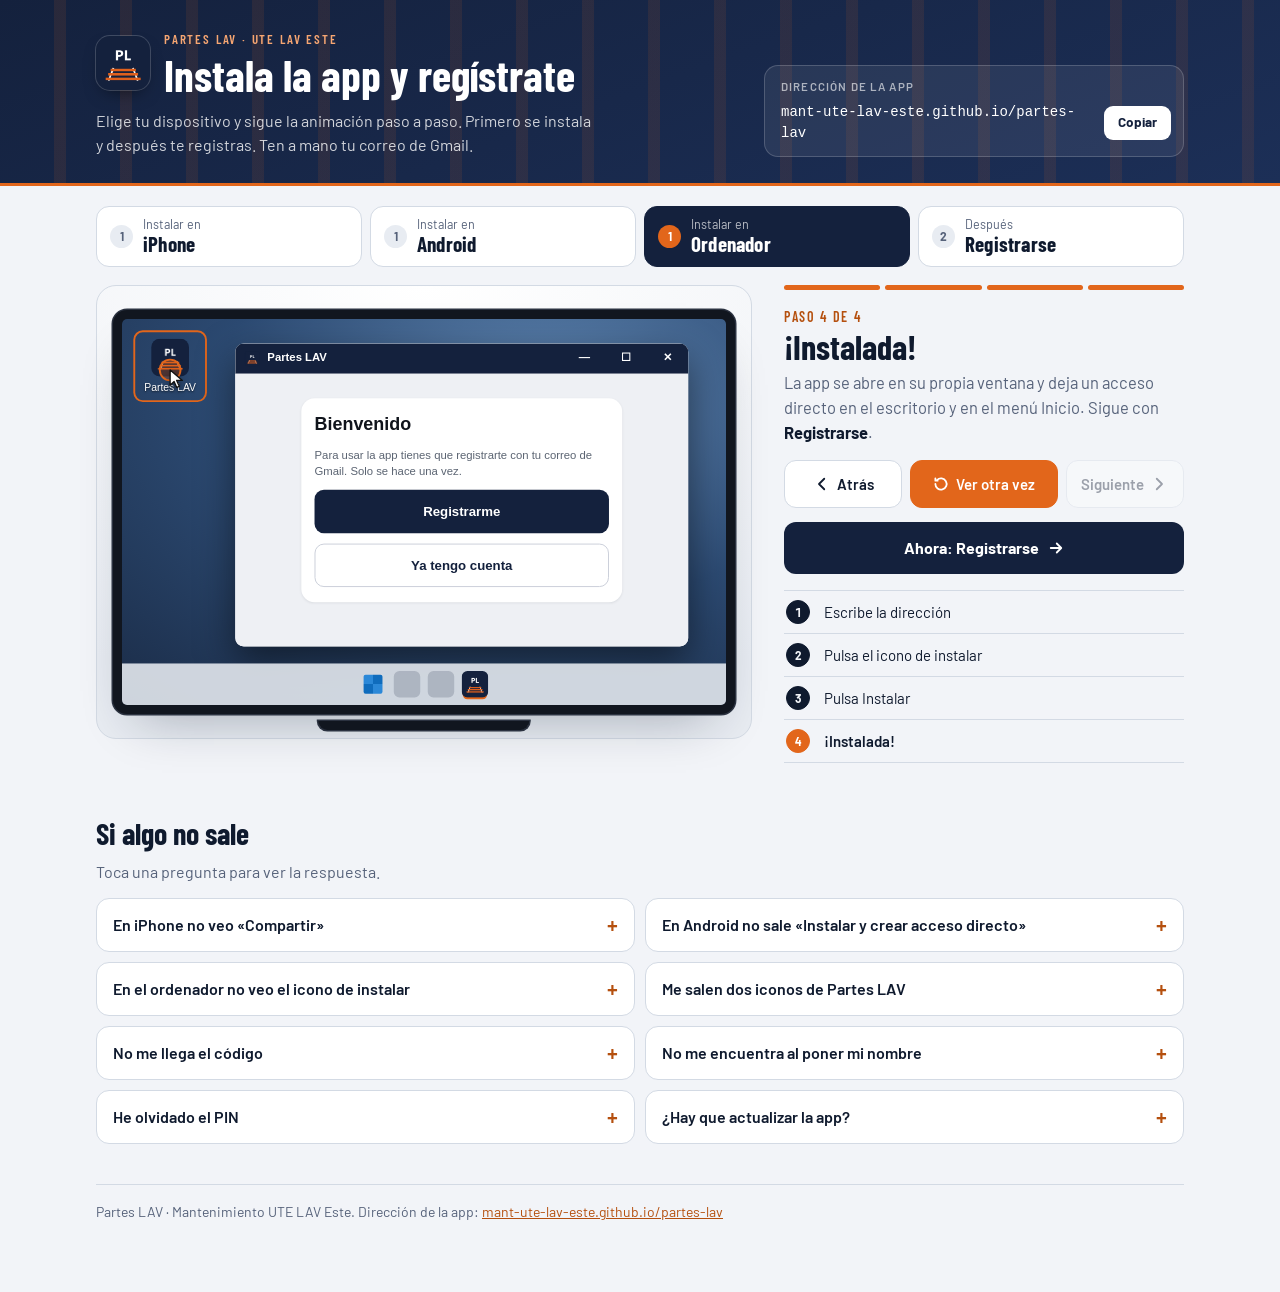
==== commit 9f695776: "Guía de instalación rehecha: colores de la app, dedo animado y pantallas fieles - Cabecera azul mari" ====
--- a/guia/instalar.html
+++ b/guia/instalar.html
@@ -8,505 +8,761 @@
 <style>:root{color-scheme:light;padding-top:env(safe-area-inset-top,0px);padding-bottom:env(safe-area-inset-bottom,0px)}body{margin:0}img{max-width:100%}[hidden]{display:none!important}</style>
 <title>Instalar Partes LAV</title>
 <meta name="claude:viewport-fit-sides" content="cover">
-<link rel="stylesheet" href="https://fonts.googleapis.com/css2?family=Barlow+Condensed:wght@600;700&family=Barlow:wght@400;500;600&display=swap">
+<link rel="stylesheet" href="https://fonts.googleapis.com/css2?family=Barlow+Condensed:wght@600;700&family=Barlow:wght@400;500;600;700&display=swap">
 <style>
-/* Layout: cabecera con la dirección de la app, selector de dispositivo y reproductor (pantalla animada + lista de pasos) que se apila en móvil */
+/* Layout: banda azul marino con traviesas (como el icono), selector de dispositivo en cuadrícula y reproductor
+   (aparato animado + explicación); en móvil el aparato y la explicación caben juntos en una pantalla */
 :root{
-  --bg:#F2F4F7; --surface:#FFFFFF; --fg:#16202B; --muted:#5A6777; --line:#D6DCE4;
-  --accent:#D9530C; --accent-ink:#FFFFFF; --shadow:rgba(20,30,45,.35);
-  --frame:#1C222A; --scr-bg:#FFFFFF; --scr-fg:#1B1F24; --scr-muted:#8A929C; --scr-line:#E4E7EB; --scr-chrome:#F4F4F6;
-  --ios-blue:#0A7AFF; --g-blue:#1A73E8; --home-a:#27466B; --home-b:#7FA3C9;
+  --bg:#F2F4F8; --surface:#FFFFFF; --sunken:#E8ECF2; --fg:#0F1A2E; --muted:#56627A; --line:#D3DAE4;
+  --brand:#14213D; --accent:#E2661B; --accent-ink:#FFFFFF; --accent-text:#B5500F; --rail:#E2661B;
+  --sel-bg:#14213D; --sel-fg:#FFFFFF; --shadow:rgba(15,26,46,.32);
+  --frame:#11161F; --frame-edge:#2B3240;
   --f-display:"Barlow Condensed","Arial Narrow",sans-serif;
   --f-body:"Barlow",system-ui,-apple-system,"Segoe UI",sans-serif;
-  --dur:5000ms;
+  --f-mono:ui-monospace,"Cascadia Mono",Consolas,monospace;
+  --dur:5200ms;
 }
 @media (prefers-color-scheme: dark){:root:not([data-theme="light"]){
-  --bg:#0E141B; --surface:#17202A; --fg:#E6EBF1; --muted:#98A5B4; --line:#2A3542;
-  --accent:#FF7B36; --accent-ink:#1A0C04; --shadow:rgba(0,0,0,.65); --frame:#05080B; color-scheme:dark }}
+  --bg:#0A1020; --surface:#121A2E; --sunken:#0D1426; --fg:#E8ECF4; --muted:#9AA6BD; --line:#26324C;
+  --accent:#FF8A3D; --accent-ink:#1B0B02; --accent-text:#FF9F5E; --rail:#E2661B;
+  --sel-bg:#E8ECF4; --sel-fg:#0F1A2E; --shadow:rgba(0,0,0,.7); --frame:#05070B; --frame-edge:#3A4356; color-scheme:dark }}
 :root[data-theme="dark"]{
-  --bg:#0E141B; --surface:#17202A; --fg:#E6EBF1; --muted:#98A5B4; --line:#2A3542;
-  --accent:#FF7B36; --accent-ink:#1A0C04; --shadow:rgba(0,0,0,.65); --frame:#05080B; color-scheme:dark }
+  --bg:#0A1020; --surface:#121A2E; --sunken:#0D1426; --fg:#E8ECF4; --muted:#9AA6BD; --line:#26324C;
+  --accent:#FF8A3D; --accent-ink:#1B0B02; --accent-text:#FF9F5E; --rail:#E2661B;
+  --sel-bg:#E8ECF4; --sel-fg:#0F1A2E; --shadow:rgba(0,0,0,.7); --frame:#05070B; --frame-edge:#3A4356; color-scheme:dark }
 
 *{box-sizing:border-box}
-body{background:var(--bg);color:var(--fg);font-family:var(--f-body);font-size:16px;line-height:1.5}
-.wrap{max-width:1060px;margin:0 auto;padding-left:max(16px,env(safe-area-inset-left,0px));padding-right:max(16px,env(safe-area-inset-right,0px))}
-button{font:inherit;cursor:pointer}
-:focus-visible{outline:2px solid var(--accent);outline-offset:2px}
-code{font-family:ui-monospace,Consolas,monospace;font-size:.92em;overflow-wrap:anywhere}
-
-.top{background:var(--surface);border-bottom:1px solid var(--line)}
-.top .wrap{padding-block:28px 24px}
-.eyebrow{margin:0 0 6px;font-family:var(--f-display);font-weight:600;font-size:14px;letter-spacing:.12em;text-transform:uppercase;color:var(--accent)}
-h1{margin:0 0 8px;font-family:var(--f-display);font-weight:700;font-size:clamp(30px,5vw,44px);line-height:1.04;text-wrap:balance}
-.lede{margin:0 0 18px;color:var(--muted);max-width:62ch}
-.urlbox{display:flex;flex-wrap:wrap;align-items:center;gap:8px 12px;max-width:680px;padding:10px 12px;border:1px solid var(--line);border-radius:10px;background:var(--bg)}
-.urlbox span{font-size:12px;font-weight:600;letter-spacing:.08em;text-transform:uppercase;color:var(--muted)}
-.urlbox code{flex:1 1 240px;min-width:0;font-size:14px;user-select:all}
-.btn{border:1px solid var(--line);background:var(--surface);color:var(--fg);border-radius:8px;padding:7px 14px;font-weight:600;font-size:14px}
-.btn:hover{border-color:var(--accent)}
-.btn.primary{background:var(--accent);border-color:var(--accent);color:var(--accent-ink)}
-
-main.wrap{padding-block:24px 56px}
-.tabs{display:flex;flex-wrap:wrap;gap:8px;margin-bottom:20px}
-.tab{display:flex;align-items:baseline;gap:8px;padding:8px 18px;border:1px solid var(--line);border-radius:999px;background:var(--surface);color:var(--fg)}
-.tab b{font-family:var(--f-display);font-size:19px;letter-spacing:.02em}
-.tab small{font-size:13px;color:var(--muted)}
-.tab[aria-selected="true"]{background:var(--fg);border-color:var(--fg);color:var(--bg)}
-.tab[aria-selected="true"] small{color:inherit;opacity:.75}
-
-.player{display:grid;grid-template-columns:minmax(0,1.1fr) minmax(0,1fr);gap:32px;align-items:start}
-@media (max-width:780px){.player{grid-template-columns:minmax(0,1fr);gap:20px}}
-.stage{display:flex;justify-content:center;align-items:center;min-height:320px;padding:28px 16px;border:1px solid var(--line);border-radius:16px;
-  background:repeating-linear-gradient(90deg,transparent 0 38px,color-mix(in srgb,var(--line) 55%,transparent) 38px 48px),var(--surface)}
-
-.device{position:relative;background:var(--frame);box-shadow:0 20px 44px -20px var(--shadow)}
-.device.phone{width:min(272px,100%);aspect-ratio:9/19.2;border-radius:42px;padding:9px}
-.device.pc{width:100%;max-width:580px;aspect-ratio:16/10.5;border-radius:12px;padding:8px}
-.scr{position:relative;width:100%;height:100%;overflow:hidden;background:var(--scr-bg);color:var(--scr-fg);font-family:-apple-system,"Segoe UI",Roboto,sans-serif;font-size:11px;line-height:1.3}
-.phone .scr{border-radius:33px}
-.pc .scr{border-radius:5px;font-size:10px}
-#screen{position:absolute;inset:0}
+body{background:var(--bg);color:var(--fg);font-family:var(--f-body);font-size:16px;line-height:1.5;-webkit-text-size-adjust:100%}
+.wrap{max-width:1120px;margin:0 auto;padding-left:max(16px,env(safe-area-inset-left,0px));padding-right:max(16px,env(safe-area-inset-right,0px))}
+button{font:inherit;color:inherit;cursor:pointer}
+:focus-visible{outline:2.5px solid var(--accent);outline-offset:2px}
+code{font-family:var(--f-mono);font-size:.88em;overflow-wrap:anywhere}
+
+/* ---------- Cabecera ---------- */
+.hero{color:#fff;border-bottom:3px solid var(--rail);
+  background:repeating-linear-gradient(90deg,transparent 0 54px,rgba(226,102,27,.10) 54px 66px),linear-gradient(160deg,#14213D 0%,#1C2F57 100%)}
+.hero-in{display:grid;grid-template-columns:minmax(0,1fr) minmax(0,420px);gap:12px 40px;align-items:end;padding-block:30px 26px}
+.brand{display:flex;align-items:center;gap:14px}
+.brand .pl{flex:none;width:54px;height:54px;border-radius:14px;box-shadow:0 0 0 1px rgba(255,255,255,.18),0 8px 18px -8px rgba(0,0,0,.6)}
+.eyebrow{margin:0 0 3px;font-family:var(--f-display);font-weight:600;font-size:13px;letter-spacing:.14em;text-transform:uppercase;color:#F6A672}
+h1{margin:0;font-family:var(--f-display);font-weight:700;font-size:clamp(28px,4.4vw,44px);line-height:1;text-wrap:balance}
+.lede{grid-column:1;margin:0;max-width:56ch;color:rgba(255,255,255,.8);font-size:16px}
+.urlbox{grid-column:2;grid-row:1/span 2;display:flex;flex-direction:column;gap:6px;padding:12px 12px 12px 16px;border:1px solid rgba(255,255,255,.18);border-radius:14px;background:rgba(255,255,255,.07);min-width:0}
+.urlbox .lbl{font-size:11.5px;font-weight:600;letter-spacing:.1em;text-transform:uppercase;color:rgba(255,255,255,.62)}
+.url-row{display:flex;align-items:center;gap:10px;min-width:0}
+.url-row code{flex:1;min-width:0;font-size:14px;color:#fff}
+.copy{flex:none;min-height:34px;padding:0 14px;border:0;border-radius:9px;background:#fff;color:#14213D;font-weight:700;font-size:13.5px}
+.copy:hover{background:#FCE3D3}
+
+/* ---------- Pestañas ---------- */
+main.wrap{padding-block:20px 56px}
+.tabs{display:grid;grid-template-columns:repeat(4,minmax(0,1fr));gap:8px;margin-bottom:18px}
+.tab{position:relative;display:flex;flex-direction:column;align-items:flex-start;padding:10px 12px 11px 46px;border:1.5px solid var(--line);border-radius:13px;background:var(--surface);text-align:left;transition:border-color .15s,background .15s}
+.tab .n{position:absolute;left:13px;top:50%;display:grid;place-items:center;width:23px;height:23px;margin-top:-11.5px;border-radius:50%;background:var(--sunken);color:var(--muted);font-size:12px;font-weight:700}
+.tab small{font-size:12.5px;line-height:1.2;color:var(--muted)}
+.tab b{font-family:var(--f-display);font-size:21px;line-height:1.1;letter-spacing:.01em}
+.tab:hover{border-color:var(--accent)}
+.tab[aria-selected="true"]{border-color:var(--sel-bg);background:var(--sel-bg);color:var(--sel-fg)}
+.tab[aria-selected="true"] small{color:inherit;opacity:.7}
+.tab[aria-selected="true"] .n{background:var(--accent);color:#fff}
+
+/* ---------- Reproductor ---------- */
+.player{display:grid;grid-template-columns:minmax(0,1fr) minmax(0,400px);gap:32px;align-items:start;scroll-margin-top:10px}
+.stage{display:flex;justify-content:center;align-items:center;padding:24px 16px;border:1px solid var(--line);border-radius:20px;background:radial-gradient(120% 90% at 50% 0%,var(--surface),var(--sunken))}
+.device{position:relative;flex:none;background:var(--frame);box-shadow:0 0 0 1.5px var(--frame-edge),0 26px 50px -24px var(--shadow)}
+.device.phone{height:clamp(420px,calc(100vh - 345px),620px);aspect-ratio:9/19.3;max-width:100%;padding:10px;border-radius:48px}
+.device.pc{width:100%;max-width:680px;aspect-ratio:16/10.4;padding:9px;border-radius:14px}
+.device.pc::after{content:"";position:absolute;left:50%;bottom:-16px;width:34%;height:9px;transform:translateX(-50%);border-radius:0 0 10px 10px;background:var(--frame);box-shadow:0 0 0 1.5px var(--frame-edge)}
+.scr{position:relative;width:100%;height:100%;overflow:hidden;background:#000;color:#111;font-family:-apple-system,BlinkMacSystemFont,"Segoe UI",Roboto,sans-serif;line-height:1.3;-webkit-font-smoothing:antialiased}
+.phone .scr{border-radius:38px}
+.pc .scr{border-radius:5px}
+#zoom{position:absolute;left:0;top:0;transform-origin:0 0}
+#zoom[data-os="ios"]::after{content:"";position:absolute;z-index:40;top:11px;left:50%;width:92px;height:27px;margin-left:-46px;border-radius:999px;background:#000}
+#zoom[data-os="and"]::after{content:"";position:absolute;z-index:40;top:11px;left:50%;width:12px;height:12px;margin-left:-6px;border-radius:50%;background:#000}
+#screen{position:absolute;inset:0;font-size:12px}
 #screen>*{position:absolute;inset:0;animation:fadein .35s ease}
-.tap{position:absolute;left:50%;top:50%;width:36px;height:36px;margin:-18px 0 0 -18px;border-radius:50%;z-index:9;pointer-events:none;
-  border:2px solid var(--accent);background:color-mix(in srgb,var(--accent) 30%,transparent);transition:left .5s ease,top .5s ease;animation:press 1.4s ease-in-out infinite}
-.tap::after{content:"";position:absolute;inset:-2px;border-radius:50%;border:2px solid var(--accent);animation:ripple 1.4s ease-out infinite}
-.hit{outline:2px solid color-mix(in srgb,var(--accent) 75%,transparent);outline-offset:2px;border-radius:8px}
-@keyframes ripple{from{transform:scale(1);opacity:.9}to{transform:scale(2.2);opacity:0}}
-@keyframes press{0%,100%{transform:scale(1)}50%{transform:scale(.8)}}
+
+.side{display:flex;flex-direction:column;gap:14px;min-width:0}
+.prog{display:flex;gap:5px}
+.prog span{flex:1;height:5px;overflow:hidden;border-radius:3px;background:var(--line)}
+.prog span.done{background:var(--accent)}
+.prog i{display:block;width:0;height:100%;background:var(--accent)}
+.prog .on i{animation:fill var(--dur) linear forwards}
+.paused .prog .on i{animation-play-state:paused}
+.count{font-family:var(--f-display);font-weight:600;font-size:14px;letter-spacing:.12em;text-transform:uppercase;color:var(--accent-text)}
+.now h2{margin:2px 0 6px;font-family:var(--f-display);font-weight:700;font-size:34px;line-height:1.02;text-wrap:balance}
+.now p{min-height:4.6em;margin:0;color:var(--muted);font-size:16.5px}
+.now p b{color:var(--fg)}
+.now code{padding:1px 5px;border-radius:5px;background:var(--sunken);color:var(--fg)}
+.ctrl{display:grid;grid-template-columns:1fr 1.25fr 1fr;gap:8px}
+.cbtn{display:flex;align-items:center;justify-content:center;gap:6px;min-height:48px;padding:0 10px;border:1.5px solid var(--line);border-radius:12px;background:var(--surface);font-weight:600;font-size:15px;white-space:nowrap}
+.cbtn svg{flex:none;width:18px;height:18px}
+.cbtn:hover:not(:disabled){border-color:var(--accent)}
+.cbtn.primary{border-color:var(--accent);background:var(--accent);color:var(--accent-ink)}
+.cbtn:disabled{opacity:.38;cursor:default}
+.nextguide{display:flex;align-items:center;justify-content:center;gap:8px;min-height:52px;border:0;border-radius:12px;background:var(--sel-bg);color:var(--sel-fg);font-weight:700;font-size:16px;animation:fadein .4s ease}
+.nextguide svg{width:18px;height:18px}
+.steps{margin:2px 0 0;padding:0;list-style:none;border-top:1px solid var(--line)}
+.steps button{display:grid;grid-template-columns:26px minmax(0,1fr);align-items:center;gap:12px;width:100%;padding:9px 2px;border:0;border-bottom:1px solid var(--line);background:none;color:var(--muted);text-align:left;font-size:15px}
+.steps button:hover{color:var(--fg)}
+.steps .n{display:grid;place-items:center;width:24px;height:24px;border:1.5px solid var(--line);border-radius:50%;font-size:12px;font-weight:700;font-variant-numeric:tabular-nums}
+.steps .done button{color:var(--fg)}
+.steps .done .n{border-color:var(--fg);background:var(--fg);color:var(--bg)}
+.steps .on button{color:var(--fg);font-weight:600}
+.steps .on .n{border-color:var(--accent);background:var(--accent);color:var(--accent-ink)}
+
+/* ---------- Ayuda ---------- */
+.help{margin-top:48px}
+.help h2{margin:0 0 4px;font-family:var(--f-display);font-weight:700;font-size:30px}
+.help>p{margin:0 0 14px;color:var(--muted)}
+.faq{display:grid;grid-template-columns:repeat(2,minmax(0,1fr));gap:10px;align-items:start}
+.faq details{border:1px solid var(--line);border-radius:13px;background:var(--surface)}
+.faq summary{display:flex;justify-content:space-between;gap:12px;padding:14px 16px;font-weight:600;cursor:pointer;list-style:none}
+.faq summary::-webkit-details-marker{display:none}
+.faq summary::after{content:"+";flex:none;font-size:22px;font-weight:600;line-height:1;color:var(--accent-text)}
+.faq details[open] summary::after{content:"–"}
+.faq p{margin:0;padding:0 16px 15px;color:var(--muted);font-size:15.5px}
+.foot{margin-top:40px;padding-top:16px;border-top:1px solid var(--line);color:var(--muted);font-size:14px}
+.foot a{color:var(--accent-text)}
+
+@media (max-width:860px){
+  .hero-in{grid-template-columns:minmax(0,1fr);gap:12px;padding-block:18px 16px}
+  .brand{gap:12px}
+  .brand .pl{width:44px;height:44px;border-radius:11px}
+  .eyebrow{font-size:12px}
+  .lede{font-size:15px}
+  .urlbox{grid-column:1;grid-row:auto;padding:7px 7px 7px 12px;border-radius:12px}
+  .urlbox .lbl{display:none}
+  .url-row code{font-size:13px}
+  main.wrap{padding-block:14px 48px}
+  .tabs{grid-template-columns:repeat(2,minmax(0,1fr));margin-bottom:14px}
+  .tab{padding:8px 10px 9px 42px}
+  .tab .n{left:11px}
+  .tab b{font-size:19px}
+  .player{grid-template-columns:minmax(0,1fr);gap:14px}
+  .stage{padding:16px 10px;border-radius:18px}
+  .device.phone{height:clamp(360px,54vh,560px);padding:8px;border-radius:40px}
+  .phone .scr{border-radius:32px}
+  .now h2{font-size:27px}
+  .now p{min-height:4.5em;font-size:15.5px}
+  .steps{display:none}
+  .ctrl{grid-template-columns:auto minmax(0,1fr) auto}
+  .cbtn{padding:0 13px;font-size:14.5px}
+  .faq{grid-template-columns:minmax(0,1fr)}
+}
+
 @keyframes fadein{from{opacity:0}to{opacity:1}}
 @keyframes up{from{transform:translateY(100%)}to{transform:none}}
-@keyframes pop{from{transform:scale(.85);opacity:0}to{transform:none;opacity:1}}
+@keyframes drop{from{transform:translateY(-6px);opacity:0}to{transform:none;opacity:1}}
+@keyframes pop{from{transform:scale(.88);opacity:0}to{transform:none;opacity:1}}
 @keyframes blink{50%{opacity:0}}
-
-/* Piezas de las pantallas simuladas (colores fijos: la pantalla del aparato no cambia con el tema) */
-.sb{display:flex;justify-content:space-between;align-items:center;height:30px;padding:10px 22px 4px;font-size:11px;font-weight:600}
+@keyframes fill{to{width:100%}}
+@keyframes ring{0%,30%{transform:scale(.4);opacity:0}45%{opacity:.95}100%{transform:scale(1.6);opacity:0}}
+@keyframes press{0%,28%,62%,100%{transform:translate(0,0) scale(1)}42%,50%{transform:translate(0,3px) scale(.94)}}
+
+/* ---------- Dedo / puntero ---------- */
+.tap{position:absolute;z-index:50;width:0;height:0;pointer-events:none;transition:left .55s cubic-bezier(.3,.7,.3,1),top .55s cubic-bezier(.3,.7,.3,1)}
+.tap .ring{position:absolute;left:-17px;top:-17px;width:34px;height:34px;border-radius:50%;border:2.5px solid #E2661B;background:rgba(226,102,27,.28);animation:ring 1.7s ease-out infinite}
+.tap .hand{position:absolute;left:-13.5px;top:-1px;width:36px;height:46px;transform-origin:13.5px 1px;filter:drop-shadow(0 3px 4px rgba(0,0,0,.35));animation:press 1.7s ease-in-out infinite}
+.tap.cursor .ring{left:-12px;top:-12px;width:24px;height:24px}
+.tap.cursor .hand{left:-3px;top:-2px;width:18px;height:22px;transform-origin:3px 2px}
+.hit{outline:2.5px solid #E2661B;outline-offset:2px}
+
+/* ---------- Pantallas simuladas (medidas de diseño: móvil 300 px, ordenador 640 px de ancho) ---------- */
+.sb{position:relative;z-index:2;display:flex;justify-content:space-between;align-items:center;height:46px;padding:14px 24px 0 32px;font-size:14px;font-weight:600;color:#111}
 .sb.light{color:#fff}
-.sb.and{height:24px;padding:6px 16px 2px;font-size:10px}
-.sb-r{display:flex;align-items:center;gap:4px;font-size:9px}
-.sb-r i{position:relative;display:inline-block;width:18px;height:9px;border:1.5px solid currentColor;border-radius:3px}
-.sb-r i::after{content:"";position:absolute;inset:1px 4px 1px 1px;background:currentColor;border-radius:1px}
-.home{display:flex;flex-direction:column;background:linear-gradient(160deg,var(--home-a),var(--home-b));color:#fff}
-.apps{display:grid;grid-template-columns:repeat(4,1fr);gap:14px 4px;padding:14px 12px 0}
-.ic{display:flex;flex-direction:column;align-items:center;gap:4px;font-size:9px}
-.ic i{position:relative;display:grid;place-items:center;width:44px;height:44px;border-radius:11px;font-style:normal;font-weight:700;font-size:14px;color:#fff}
-.ic span{white-space:nowrap;text-shadow:0 1px 2px rgba(0,0,0,.35)}
-.dock{display:grid;grid-template-columns:repeat(4,1fr);justify-items:center;margin:auto 10px 12px;padding:9px 4px;border-radius:24px;background:rgba(255,255,255,.25)}
-.and .ic i{border-radius:50%}
-.and .dock{background:transparent;margin-bottom:16px}
-.clock{padding:18px 18px 4px;font-size:40px;font-weight:300;line-height:1}
-.clock small{display:block;margin-top:6px;font-size:10px;font-weight:500}
-.pl{position:relative;display:block;font-style:normal;color:transparent;overflow:hidden;background:#14213D url("[data-uri]") center/cover no-repeat}
-.ic i.pl{font-size:16px}
-.ic.new i{animation:pop .6s ease .2s backwards}
-.safari{background:linear-gradient(#5AC8FA,#0A7AFF)}
-.safari::before{content:"";position:absolute;inset:0;margin:auto;width:28px;height:28px;border-radius:50%;border:2px solid #fff}
-.safari::after{content:"";position:absolute;inset:0;margin:auto;width:4px;height:20px;border-radius:2px;background:linear-gradient(#FF3B30 50%,#fff 50%);transform:rotate(45deg)}
-.chrome{background:#fff}
-.chrome::before{content:"";position:absolute;inset:0;margin:auto;width:32px;height:32px;border-radius:50%;background:conic-gradient(from -30deg,#EA4335 0 120deg,#FBBC04 0 240deg,#34A853 0)}
-.chrome::after{content:"";position:absolute;inset:0;margin:auto;width:13px;height:13px;border-radius:50%;background:#4285F4;box-shadow:0 0 0 2.5px #fff}
-
-.ap{height:100%;display:flex;flex-direction:column;background:#F5F6F8;color:#1B1F24}
-.ap-h{display:flex;align-items:center;gap:8px;padding:10px 12px;background:#14213D;color:#fff;font-weight:700;font-size:12px}
-.ap-h .pl{width:20px;height:20px;border-radius:5px;font-size:9px}
-.ap-c{display:flex;flex-direction:column;gap:4px;padding:10px 12px}
-.ap.wide .ap-c{width:60%;margin:0 auto}
-.ap-l{margin-top:4px;font-size:8.5px;letter-spacing:.06em;text-transform:uppercase;color:#6B7480}
-.ap-f{padding:6px 8px;border:1px solid #DDE1E6;border-radius:6px;background:#fff;font-size:10px}
-.ap-f.tall{height:44px}
-.ap-b{margin-top:8px;padding:8px;border-radius:6px;background:#14213D;color:#fff;text-align:center;font-weight:700;font-size:11px}
-.dim{position:relative}
-.dim::after{content:"";position:absolute;inset:0;background:rgba(0,0,0,.35)}
-
+.sb.and{height:34px;padding:9px 18px 0 22px;font-size:12.5px;font-weight:500}
+.sb.dk{background:#1E1A19;color:#EDE6E2}
+.sb.navy{background:#14213D;color:#fff}
+.sb-r{display:flex;align-items:center;gap:5px;font-size:11px;font-weight:700}
+.sig{display:inline-flex;align-items:flex-end;gap:1.5px;height:10px}
+.sig i{width:3px;border-radius:1px;background:currentColor}
+.bat{position:relative;width:23px;height:11px;border:1.5px solid currentColor;border-radius:3.5px;opacity:.95}
+.bat::after{content:"";position:absolute;inset:1.5px 5px 1.5px 1.5px;border-radius:1.5px;background:currentColor}
+.hb{position:absolute;z-index:30;left:50%;bottom:7px;width:118px;height:4.5px;margin-left:-59px;border-radius:3px;background:rgba(0,0,0,.85)}
+.hb.l{background:rgba(255,255,255,.9)}
+.grow{flex:1}
+.caret{display:inline-block;width:2px;height:15px;margin-left:1px;vertical-align:-3px;background:#0A7AFF;animation:blink 1s steps(1) infinite}
+.caret.w{background:#EDE6E2}
+.caret.g{background:#1A73E8}
+
+.home{display:flex;flex-direction:column;color:#fff}
+.ios-home{background:linear-gradient(165deg,#173254 0%,#2F5D8C 48%,#8FB5D6 100%)}
+.and-home{background:linear-gradient(172deg,#2A2340 0%,#58466B 52%,#C99A7A 100%)}
+.apps{display:grid;grid-template-columns:repeat(4,1fr);gap:18px 0;padding:22px 16px 0}
+.ic{display:flex;flex-direction:column;align-items:center;gap:5px;border-radius:14px;font-size:10.5px}
+.ic i{position:relative;display:grid;place-items:center;width:56px;height:56px;border-radius:14px;font-style:normal}
+.ic i svg{width:32px;height:32px}
+.ic span{white-space:nowrap;text-shadow:0 1px 2px rgba(0,0,0,.4)}
+.and-home .ic i{border-radius:50%}
+.and-home .ic i svg{width:28px;height:28px}
+.ic.new i{animation:pop .7s cubic-bezier(.3,1.5,.5,1) .25s backwards}
+.spot{display:flex;align-items:center;gap:5px;align-self:center;margin:auto 0 12px;padding:6px 13px;border-radius:999px;background:rgba(255,255,255,.24);font-size:11.5px;font-weight:600}
+.spot svg{width:12px;height:12px}
+.dock{display:grid;grid-template-columns:repeat(4,1fr);justify-items:center;margin:0 12px 22px;padding:12px 4px;border-radius:32px;background:rgba(255,255,255,.22)}
+.and-home .dock{margin:0 8px 8px;padding:6px 0;background:transparent}
+.clock{padding:16px 22px 6px;font-size:58px;font-weight:300;line-height:1;letter-spacing:-.02em}
+.clock small{display:block;margin-top:8px;font-size:12.5px;font-weight:500;letter-spacing:0}
+.gsearch{display:flex;align-items:center;gap:10px;margin:0 14px 26px;padding:12px 16px;border-radius:999px;background:rgba(255,255,255,.92);color:#444;font-size:13px}
+.gsearch span{flex:1}
+.gsearch svg{width:18px;height:18px}
+.pl{display:block;font-style:normal;background:#14213D url("[data-uri]") center/cover no-repeat}
+.safari{background:#fff!important}
+.safari::before{content:"";position:absolute;inset:6px;border-radius:50%;background:radial-gradient(circle,#62C8FF 0%,#1A7CF5 100%)}
+.safari::after{content:"";position:absolute;left:50%;top:50%;width:6px;height:34px;margin:-17px 0 0 -3px;border-radius:3px;background:linear-gradient(#FF3B30 50%,#fff 50%);transform:rotate(45deg)}
+.chrome{background:#fff!important}
+.chrome::before{content:"";position:absolute;inset:4px;border-radius:50%;background:conic-gradient(from -30deg,#EA4335 0 120deg,#FBBC04 0 240deg,#34A853 0)}
+.chrome::after{content:"";position:absolute;left:50%;top:50%;width:21px;height:21px;margin:-10.5px 0 0 -10.5px;border-radius:50%;background:#4285F4;box-shadow:0 0 0 4px #fff}
+
+/* Pantallas de la app */
+.ap{display:flex;flex-direction:column;background:#EEF0F4;color:#10141C}
+.ap-h{display:flex;align-items:center;gap:8px;min-height:50px;padding:0 14px;background:#14213D;color:#fff;font-weight:700;font-size:16px}
+.ap-h .bk{margin-right:2px;font-size:24px;font-weight:400;line-height:1}
+.ap-h .sub{display:block;font-size:11.5px;font-weight:500;opacity:.78}
+.ap-h .mdots{margin-left:auto;font-size:20px}
+.ap-c{flex:1;position:relative;display:flex;flex-direction:column;gap:12px;padding:14px 12px}
+.card{display:flex;flex-direction:column;gap:11px;padding:16px 14px;border-radius:14px;background:#fff;box-shadow:0 1px 3px rgba(16,20,28,.09)}
+.card h3{margin:0;font-size:19px;font-weight:700}
+.card p{margin:0;font-size:12px;line-height:1.42;color:#5B6472}
+.fld{display:flex;flex-direction:column;gap:4px;font-size:11.5px;color:#5B6472}
+.fld b{display:flex;align-items:center;min-height:40px;padding:0 11px;border:1.5px solid #C9CED8;border-radius:9px;background:#fff;color:#10141C;font-size:14px;font-weight:400}
+.fld.focus b{border-color:#1F5FD1;box-shadow:0 0 0 3px rgba(31,95,209,.18)}
+.fld b.pin{justify-content:center;letter-spacing:.45em;font-size:16px}
+.abtn{display:grid;place-items:center;min-height:46px;border-radius:10px;background:#14213D;color:#fff;font-weight:600;font-size:14px}
+.abtn.sec{border:1.5px solid #C9CED8;background:#fff;color:#14213D}
+.alnk{text-align:center;font-size:12px;color:#1F5FD1}
+.aviso{padding:11px 12px;border-radius:10px;background:#FFF4D6;color:#6B4500;font-size:11.5px;line-height:1.4}
+.tipos{display:grid;gap:8px}
+.tipo{display:flex;flex-direction:column;padding:11px 14px;border-radius:12px;color:#fff}
+.tipo b{font-size:18px;letter-spacing:.03em}
+.tipo span{font-size:11px;opacity:.9}
+.vacio{margin:4px 6px;text-align:center;font-size:11.5px;color:#5B6472}
+.ap.wide .ap-c{align-items:center;padding-top:26px}
+.ap.wide .card{width:340px}
+
+/* Safari */
 .saf{display:flex;flex-direction:column;background:#fff}
 .saf-page{flex:1;position:relative;overflow:hidden}
-.saf-bar{padding:8px 12px 14px;border-top:1px solid var(--scr-line);background:var(--scr-chrome)}
-.saf-url{padding:8px 10px;border-radius:10px;background:#fff;box-shadow:0 1px 3px rgba(0,0,0,.12);text-align:center;white-space:nowrap;overflow:hidden;text-overflow:ellipsis;font-size:10.5px}
-.saf-url .aa{margin-right:6px;font-weight:600}
-.caret{display:inline-block;width:1px;height:12px;margin-left:1px;vertical-align:-2px;background:var(--ios-blue);animation:blink 1s steps(1) infinite}
-.caret.g{background:var(--g-blue)}
-.saf-tools{display:flex;justify-content:space-between;align-items:center;padding:10px 6px 0;color:var(--ios-blue);font-size:17px}
-.saf-tools span{display:grid;place-items:center;width:28px;height:28px}
-.blank{padding:18px 14px;color:var(--scr-muted)}
-.blank h5{margin:0 0 10px;font-size:12px;color:var(--scr-fg)}
-.favs{display:grid;grid-template-columns:repeat(4,1fr);gap:10px;text-align:center;font-size:8.5px}
-.favs b{display:block;height:38px;margin-bottom:4px;border-radius:9px;background:#E9EBEE}
-.nt{display:grid;place-items:center;height:100%;padding:20px}
-.nt div{width:100%;padding:9px 12px;border-radius:999px;background:#EEF1F4;color:var(--scr-muted);font-size:10px}
-
-.sheet{position:absolute;left:0;right:0;top:38px;bottom:0;display:flex;flex-direction:column;gap:8px;padding:12px 10px 18px;border-radius:14px 14px 0 0;background:#F2F2F7;animation:up .4s ease}
-.sh-head{display:flex;align-items:flex-start;gap:8px;padding:0 4px 6px;border-bottom:1px solid #DCDCE0}
-.sh-head>div{flex:1}
-.sh-opt{display:inline-block;margin-top:5px;padding:3px 8px;border-radius:999px;background:#E5E5EA;font-size:9px}
-.sh-x{display:grid;place-items:center;width:20px;height:20px;border-radius:50%;background:#E5E5EA;font-size:9px;color:#666}
-.sh-apps{display:flex;justify-content:space-between;padding:0 4px;font-size:8px;text-align:center}
-.sh-apps i{display:block;width:36px;height:36px;margin:0 auto 3px;border-radius:9px}
-.sh-group{overflow:hidden;border-radius:10px;background:#fff}
-.sh-group .sh-row{border-radius:0}
-.sh-group .sh-row+.sh-row{border-top:1px solid #E5E5EA}
-.sh-group .sh-row.hit{border-radius:8px}
-.add-clr{float:right;display:grid;place-items:center;width:14px;height:14px;border-radius:50%;background:#C7C7CC;color:#fff;font-size:7px}
-.kb{position:absolute;left:0;right:0;bottom:0;display:flex;flex-direction:column;gap:6px;padding:8px 3px 18px;background:#D1D3D9}
-.kb div{display:flex;justify-content:center;gap:3px}
-.kb span{flex:0 1 22px;padding:6px 0;border-radius:4px;background:#fff;text-align:center;font-size:10px;box-shadow:0 1px 0 #898A8D}
-.kb .w{flex:0 1 40px;background:#ADB1BA;font-size:8.5px}
-.kb .sp{flex:1 1 auto;font-size:8.5px}
-.kb .go{background:var(--ios-blue);color:#fff}
-.sh-head .pl{width:30px;height:30px;border-radius:7px;font-size:11px}
-.sh-head small,.who small{display:block;font-size:8.5px;color:var(--scr-muted)}
-.sh-row{display:flex;justify-content:space-between;align-items:center;padding:9px 12px;border-radius:10px;background:#fff;font-size:10.5px}
-.sh-row span{font-size:13px;color:#444}
-
-.add{background:#F2F2F7}
-.add-top{display:flex;justify-content:space-between;align-items:center;padding:8px 12px 14px;font-size:11px}
-.ios-link{padding:4px;color:var(--ios-blue)}
-.add-card{display:flex;align-items:center;gap:10px;margin:0 10px;padding:10px;border-radius:10px;background:#fff}
-.add-card .pl{flex:none;width:46px;height:46px;border-radius:11px;font-size:16px}
-.add-card>div{min-width:0}
-.add-name{margin-bottom:4px;padding-bottom:5px;border-bottom:1px solid var(--scr-line);font-size:12px}
-.add-card small{font-size:8.5px;color:var(--scr-muted);overflow-wrap:anywhere}
-.add-opt{display:flex;justify-content:space-between;align-items:center;margin:10px 10px 0;padding:9px 12px;border-radius:10px;background:#fff}
-.toggle{position:relative;width:30px;height:18px;border-radius:9px;background:#34C759}
-.toggle::after{content:"";position:absolute;top:2px;right:2px;width:14px;height:14px;border-radius:50%;background:#fff}
-.add-note{margin:10px 18px;font-size:9px;color:var(--scr-muted)}
-
-.cr{display:flex;flex-direction:column;background:#fff}
-.cr-bar{display:flex;align-items:center;gap:8px;padding:6px 10px;border-bottom:1px solid var(--scr-line);color:#444}
-.cr-url{flex:1;min-width:0;padding:7px 12px;border-radius:999px;background:#EEF1F4;white-space:nowrap;overflow:hidden;text-overflow:ellipsis;font-size:10px}
-.cr-tabs{display:grid;place-items:center;width:16px;height:16px;border:1.5px solid #444;border-radius:4px;font-size:8px;font-weight:700}
-.cr-dots{width:20px;text-align:center;font-size:16px;font-weight:700}
-.cr-page{flex:1;position:relative;overflow:hidden}
-.menu{position:absolute;top:2px;right:6px;z-index:2;width:70%;padding:6px 0;border-radius:10px;background:#fff;box-shadow:0 6px 24px rgba(0,0,0,.25);animation:fadein .25s}
-.menu div{padding:7px 14px;font-size:10.5px}
-.menu .hit{font-weight:600;border-radius:4px}
-.menu hr{margin:4px 0;border:0;border-top:1px solid var(--scr-line)}
-.modal-bg{position:absolute;inset:0;z-index:3;display:grid;place-items:center;background:rgba(0,0,0,.4)}
-.modal{display:flex;flex-direction:column;gap:12px;width:84%;padding:16px;border-radius:18px;background:#fff;animation:pop .3s}
-.modal h4,.pop h4{margin:0;font-size:13px;font-weight:600}
-.who{display:flex;align-items:center;gap:10px}
-.who .pl{flex:none;width:34px;height:34px;border-radius:50%;font-size:12px}
-.acts{display:flex;justify-content:flex-end;gap:12px;font-weight:600;font-size:11px;color:var(--g-blue)}
-.acts>span{padding:4px 6px}
-
-.pcw{display:flex;flex-direction:column;background:#fff}
-.pc-tabs{display:flex;align-items:flex-end;gap:8px;height:28px;padding:5px 8px 0;background:#DEE3EA;color:#333}
-.pc-tab{display:flex;align-items:center;gap:6px;max-width:150px;padding:5px 12px;border-radius:8px 8px 0 0;background:#fff;white-space:nowrap;font-size:9.5px}
-.pc-tab .pl,.tb .pl,.taskbar .pl{width:12px;height:12px;border-radius:3px;font-size:6px}
-.pc-plus{align-self:center;padding-bottom:3px}
-.win-ctl{align-self:center;margin-left:auto;padding-bottom:3px;font-size:10px;white-space:nowrap}
-.pc-bar{display:flex;align-items:center;gap:9px;padding:5px 8px;border-bottom:1px solid var(--scr-line);color:#555}
-.pc-url{flex:1;min-width:0;display:flex;align-items:center;gap:6px;padding:4px 6px 4px 12px;border-radius:999px;background:#EEF1F4}
+.dimmed::after{content:"";position:absolute;inset:0;background:rgba(0,0,0,.38)}
+.saf-bar{padding:8px 10px 26px;border-top:1px solid #E3E3E6;background:#F7F7F8}
+.saf-url{display:grid;grid-template-columns:auto 1fr auto;align-items:center;gap:6px;height:40px;padding:0 12px;border-radius:12px;background:#E6E6EA;font-size:14.5px}
+.saf-url .aa{font-weight:600;font-size:13px}
+.saf-url .host{display:flex;align-items:center;justify-content:center;gap:4px}
+.saf-url svg{width:15px;height:15px}
+.saf-tools{display:flex;justify-content:space-around;padding:10px 4px 0;color:#0A7AFF}
+.saf-tools span{display:grid;place-items:center;width:40px;height:34px;border-radius:9px}
+.saf-tools svg{width:24px;height:24px}
+.saf-tools .off{opacity:.3}
+.fav{padding:16px 16px 0;background:#F2F2F7}
+.fav h5{margin:0 0 12px;font-size:17px;font-weight:700}
+.favs{display:grid;grid-template-columns:repeat(4,1fr);gap:12px 10px;margin-bottom:20px;text-align:center;font-size:10px;color:#666}
+.favs b{display:grid;place-items:center;height:56px;margin-bottom:5px;border-radius:12px;background:#fff;color:#8E8E93;font-size:20px;font-weight:600;box-shadow:0 1px 2px rgba(0,0,0,.06)}
+.saf-type{display:flex;align-items:center;gap:10px;padding:8px 10px;background:#F7F7F8;border-top:1px solid #E3E3E6}
+.saf-field{flex:1;min-width:0;display:flex;align-items:center;gap:6px;height:40px;padding:0 10px;border-radius:12px;background:#fff;box-shadow:0 0 0 1px #D9D9DE;font-size:14px;white-space:nowrap;overflow:hidden}
+.saf-field svg{flex:none;width:15px;height:15px;color:#8E8E93}
+.saf-field .clr{margin-left:auto}
+.clr{flex:none;display:grid;place-items:center;width:17px;height:17px;border-radius:50%;background:#B8B8BE;color:#fff;font-size:9px}
+.cancel{color:#0A7AFF;font-size:14px}
+.sheet{position:absolute;left:0;right:0;top:56px;bottom:0;display:flex;flex-direction:column;gap:12px;padding:16px 12px 30px;border-radius:16px 16px 0 0;background:#F2F2F7;animation:up .45s cubic-bezier(.2,.8,.2,1)}
+.sh-head{display:flex;align-items:flex-start;gap:10px;padding:0 2px 12px;border-bottom:1px solid #DCDCE0}
+.sh-head .pl{flex:none;width:44px;height:44px;border-radius:10px}
+.sh-t{flex:1;min-width:0}
+.sh-t b{display:block;font-size:14px}
+.sh-t small{display:block;font-size:11.5px;color:#8A8A90}
+.sh-opt{display:inline-block;margin-top:6px;padding:3px 10px;border-radius:999px;background:#E3E3E8;font-size:11px}
+.sh-x{display:grid;place-items:center;width:26px;height:26px;border-radius:50%;background:#E3E3E8;color:#6B6B70;font-size:11px}
+.sh-apps{display:flex;justify-content:space-between;padding:0 4px;text-align:center;font-size:10px;color:#333}
+.sh-apps i{display:grid;place-items:center;width:52px;height:52px;margin:0 auto 5px;border-radius:13px}
+.sh-apps i svg{width:30px;height:30px}
+.sh-group{overflow:hidden;border-radius:12px;background:#fff}
+.sh-row{display:flex;justify-content:space-between;align-items:center;min-height:42px;padding:0 14px;font-size:14px}
+.sh-row+.sh-row{border-top:1px solid #E5E5EA}
+.sh-row svg{width:21px;height:21px;color:#222}
+.sh-row.hit{border-radius:10px}
+.add{display:flex;flex-direction:column;background:#F2F2F7}
+.add-top{display:flex;justify-content:space-between;align-items:center;gap:6px;padding:8px 14px 16px;font-size:14px}
+.add-top b{font-weight:600}
+.ios-link{padding:4px 6px;border-radius:8px;color:#0A7AFF}
+.add-card{display:flex;align-items:center;gap:12px;margin:0 12px;padding:12px;border-radius:12px;background:#fff}
+.add-card .pl{flex:none;width:58px;height:58px;border-radius:13px}
+.add-f{flex:1;min-width:0}
+.add-name{display:flex;align-items:center;gap:2px;margin-bottom:7px;padding-bottom:7px;border-bottom:1px solid #E5E5EA;font-size:15px}
+.add-name .clr{margin-left:auto}
+.add-f small{display:block;font-size:11.5px;color:#8A8A90;white-space:nowrap;overflow:hidden;text-overflow:ellipsis}
+.add-note{margin:10px 22px 0;font-size:11.5px;line-height:1.4;color:#6D6D72}
+
+/* Teclados */
+.kb{flex:none;display:flex;flex-direction:column;gap:9px;padding:8px 3px 30px;background:#D1D4DA}
+.kr{display:flex;justify-content:center;gap:4px}
+.kb span{flex:0 1 26px;display:grid;place-items:center;height:40px;border-radius:6px;background:#fff;box-shadow:0 1px 0 #8C8F94;color:#111;font-size:17px}
+.kb .w{flex:0 1 38px;background:#ADB2BB;font-size:13px}
+.kb .sp{flex:1 1 auto;font-size:13px}
+.kb .go{flex:0 1 70px;background:#0A7AFF;color:#fff;font-size:14px;font-weight:600}
+.kb.gb{background:#2A2422}
+.kb.gb span{border-radius:9px;background:#47403D;box-shadow:none;color:#EDE6E2}
+.kb.gb .w{background:#5B514D}
+.kb.gb .go{border-radius:999px;background:#F2B8A0;color:#3A1E12}
+.kb.gb .go svg{width:20px;height:20px}
+
+/* Chrome en Android (modo oscuro, como en el móvil de la obra) */
+.cr{display:flex;flex-direction:column;background:#1E1A19;color:#EDE6E2}
+.cr-bar{display:flex;align-items:center;gap:12px;padding:6px 12px 10px}
+.cr-ic{display:grid;place-items:center;width:26px;height:30px;border-radius:8px}
+.cr-ic svg{width:22px;height:22px}
+.cr-url{flex:1;min-width:0;display:flex;align-items:center;gap:7px;height:40px;padding:0 14px;border-radius:999px;background:#38312E;font-size:13.5px;white-space:nowrap;overflow:hidden}
+.cr-url .u{overflow:hidden;text-overflow:ellipsis}
+.cr-url svg{flex:none;width:16px;height:16px}
+.cr-url.focus{background:#2E2826;box-shadow:inset 0 0 0 2px #F2B8A0}
+.cr-tabs{display:grid;place-items:center;flex:none;width:21px;height:21px;border:2px solid currentColor;border-radius:5px;font-size:11px;font-weight:700}
+.cr-page{flex:1;position:relative;overflow:hidden;background:#EEF0F4}
+.cr-sugg{flex:1;padding:4px 0;background:#1E1A19}
+.sg{display:flex;align-items:center;gap:14px;padding:11px 18px;font-size:13.5px}
+.sg svg{flex:none;width:20px;height:20px;color:#BDB3AE}
+.sg small{display:block;font-size:11.5px;color:#BDB3AE}
+.menu{position:absolute;z-index:3;top:4px;right:6px;width:84%;padding:4px 0 8px;border-radius:18px;background:#3A3431;color:#EDE6E2;box-shadow:0 8px 28px rgba(0,0,0,.45);font-size:13.5px;animation:drop .25s ease}
+.m-top{display:flex;justify-content:space-around;padding:8px 6px 8px;border-bottom:1px solid #4E4643}
+.m-top svg{width:20px;height:20px;color:#D9CFCA}
+.mi{display:flex;align-items:center;gap:16px;padding:8px 18px;border-radius:8px}
+.mi svg{flex:none;width:19px;height:19px;color:#D9CFCA}
+.m-sep{height:1px;margin:4px 16px;background:#4E4643}
+.dim{position:absolute;inset:0;z-index:2;background:rgba(0,0,0,.55);animation:fadein .3s}
+.asheet{position:absolute;z-index:3;left:0;right:0;bottom:0;display:flex;flex-direction:column;gap:16px;padding:22px 14px 34px;border-radius:22px 22px 0 0;background:#2B2523;color:#EDE6E2;animation:up .45s cubic-bezier(.2,.8,.2,1)}
+.asheet h4{margin:0;text-align:center;font-size:17px;font-weight:400}
+.aopts{overflow:hidden;border-radius:18px;background:#3A3431}
+.aopt{display:flex;align-items:center;gap:12px;padding:12px 14px;font-size:14px}
+.aopt+.aopt{border-top:1px solid #4E4643}
+.aopt>div{flex:1;min-width:0}
+.aopt small{display:block;margin-top:2px;font-size:11.5px;color:#BDB3AE}
+.aopt .chev{font-size:20px;color:#BDB3AE}
+.bi{position:relative;flex:none;width:40px;height:40px}
+.bi .pl{width:40px;height:40px;border-radius:6px}
+.bi em{position:absolute;right:-5px;bottom:-5px;display:grid;place-items:center;width:18px;height:18px;border-radius:50%;background:#fff;box-shadow:0 0 0 2px #3A3431;font-style:normal;color:#222}
+.bi em svg{width:12px;height:12px}
+.bi em.chr{background:conic-gradient(from -30deg,#EA4335 0 120deg,#FBBC04 0 240deg,#34A853 0)}
+.bi em.chr::after{content:"";width:7px;height:7px;border-radius:50%;background:#4285F4;box-shadow:0 0 0 1.5px #fff}
+
+/* Ordenador (Windows) */
+.pcw{display:flex;flex-direction:column;background:#fff;color:#1F1F1F;font-size:12px}
+.pc-tabs{display:flex;align-items:flex-end;gap:6px;height:36px;padding:0 0 0 10px;background:#DDE3EA}
+.pc-tab{display:flex;align-items:center;gap:8px;width:200px;height:29px;padding:0 12px;border-radius:9px 9px 0 0;background:#fff;font-size:12px;white-space:nowrap}
+.pc-tab .pl{flex:none;width:14px;height:14px;border-radius:3px}
+.pc-tab .x{margin-left:auto;color:#666;font-size:10px}
+.pc-plus{align-self:center;padding:0 6px;font-size:16px;color:#444}
+.win-ctl{display:flex;align-self:stretch;margin-left:auto;color:#333;font-size:12px}
+.win-ctl span{display:grid;place-items:center;width:44px}
+.pc-bar{display:flex;align-items:center;gap:14px;height:42px;padding:0 12px;border-bottom:1px solid #E3E5E8;color:#444}
+.pc-bar>svg{flex:none;width:16px;height:16px}
+.pc-url{position:relative;flex:1;min-width:0;display:flex;align-items:center;gap:8px;height:32px;padding:0 6px 0 14px;border-radius:999px;background:#EEF1F4;font-size:13px}
 .pc-url .u{flex:1;min-width:0;white-space:nowrap;overflow:hidden;text-overflow:ellipsis}
-.pc-inst{display:grid;place-items:center;width:20px;height:20px;border-radius:50%;color:#333}
-.pc-page{flex:1;position:relative;overflow:hidden}
-.pop{position:absolute;top:4px;right:30px;z-index:3;display:flex;flex-direction:column;gap:10px;width:min(210px,70%);padding:12px;border-radius:10px;background:#fff;box-shadow:0 6px 24px rgba(0,0,0,.25);animation:pop .3s}
-.pop .acts{gap:6px}
-.gbtn{padding:5px 12px!important;border:1px solid #C7CDD4;border-radius:999px;font-size:10px}
-.gbtn.fill{background:var(--g-blue);border-color:var(--g-blue);color:#fff}
-.desk{background:linear-gradient(135deg,#2E4A6B,#7193B8)}
-.shortcut{position:absolute;left:12px;top:12px;display:flex;flex-direction:column;align-items:center;gap:3px;padding:3px;color:#fff;font-size:9px}
-.shortcut .pl{width:30px;height:30px;border-radius:7px;font-size:11px}
-.appwin{position:absolute;left:20%;right:5%;top:8%;bottom:16%;display:flex;flex-direction:column;overflow:hidden;border-radius:8px;background:#fff;box-shadow:0 10px 30px rgba(0,0,0,.4);animation:pop .4s}
+.pc-url svg{flex:none;width:15px;height:15px}
+.pc-url.focus{background:#fff;box-shadow:0 0 0 2px #1A73E8}
+.pc-inst{display:grid;place-items:center;width:26px;height:26px;border-radius:50%}
+.pc-inst svg{width:17px;height:17px}
+.pc-page{flex:1;position:relative;overflow:hidden;background:#EEF0F4}
+.ntp{display:grid;place-items:center;height:100%;background:#fff}
+.ntp div{width:340px;padding:12px 18px;border-radius:999px;background:#EEF1F4;color:#777;font-size:13px}
+.omni{position:absolute;z-index:3;left:90px;right:44px;top:72px;padding:6px 0;border-radius:0 0 14px 14px;background:#fff;box-shadow:0 8px 22px rgba(0,0,0,.18);animation:fadein .25s}
+.omni .sg{color:#1F1F1F;padding:8px 18px;font-size:13px}
+.omni .sg svg{color:#666;width:16px;height:16px}
+.omni .sg.hit{border-radius:6px}
+.pop{position:absolute;z-index:3;top:6px;right:58px;display:flex;flex-direction:column;gap:14px;width:290px;padding:18px;border-radius:12px;background:#fff;box-shadow:0 10px 30px rgba(0,0,0,.25);animation:drop .3s ease}
+.pop h4{margin:0;font-size:15px;font-weight:500}
+.pop .who{display:flex;align-items:center;gap:12px}
+.pop .who .pl{width:38px;height:38px;border-radius:9px}
+.pop .who small{display:block;font-size:11.5px;color:#666}
+.pop .acts{display:flex;justify-content:flex-end;gap:8px}
+.gbtn{padding:7px 18px;border:1px solid #C7CDD4;border-radius:999px;color:#1A73E8;font-size:12.5px;font-weight:600}
+.gbtn.fill{border-color:#1A73E8;background:#1A73E8;color:#fff}
+.desk{background:radial-gradient(120% 120% at 70% 20%,#5F86B3 0%,#2C4A72 45%,#16243C 100%)}
+.shortcut{position:absolute;left:16px;top:16px;display:flex;flex-direction:column;align-items:center;gap:4px;width:70px;padding:5px 2px;border-radius:6px;color:#fff;font-size:11px;text-shadow:0 1px 2px rgba(0,0,0,.6)}
+.shortcut .pl{width:40px;height:40px;border-radius:9px}
+.appwin{position:absolute;left:120px;right:40px;top:26px;bottom:62px;display:flex;flex-direction:column;overflow:hidden;border-radius:9px;background:#fff;box-shadow:0 16px 40px rgba(0,0,0,.5);animation:pop .5s cubic-bezier(.2,.9,.3,1.1)}
+.tb{display:flex;align-items:center;gap:8px;height:32px;padding-left:10px;background:#14213D;color:#fff;font-size:12px;font-weight:600}
+.tb .pl{width:16px;height:16px;border-radius:4px}
+.tb .win-ctl{color:#fff}
+.appwin .ap{flex:1;position:relative}
 .appwin .ap-h{display:none}
-.tb{display:flex;align-items:center;gap:6px;padding:5px 8px;background:#14213D;color:#fff;font-size:9.5px;font-weight:600}
-.tb .wc{margin-left:auto;font-weight:400;white-space:nowrap}
-.taskbar{position:absolute;left:0;right:0;bottom:0;display:flex;justify-content:center;align-items:center;gap:7px;height:22px;background:rgba(20,28,38,.85)}
-.taskbar span{width:12px;height:12px;border-radius:3px;background:rgba(255,255,255,.35)}
-
-.asheet{position:absolute;left:0;right:0;bottom:0;z-index:3;display:flex;flex-direction:column;gap:12px;padding:16px 10px 20px;border-radius:16px 16px 0 0;background:#fff;animation:up .4s ease}
-.asheet h4{margin:0;text-align:center;font-size:13px;font-weight:500}
-.aopts{overflow:hidden;border-radius:14px;background:#F1F3F4}
-.aopt{display:flex;align-items:center;gap:10px;padding:10px 12px;font-size:11px}
-.aopt+.aopt{border-top:1px solid #DADCE0}
-.aopt>div{flex:1;min-width:0}
-.aopt small{display:block;font-size:9px;color:var(--scr-muted)}
-.aopt .pl{flex:none;width:30px;height:30px;border-radius:6px;overflow:visible}
-.aopt .pl::after{content:"";position:absolute;right:-4px;bottom:-4px;width:13px;height:13px;border-radius:50%;box-shadow:0 0 0 1.5px #fff}
-.aopt .pl.down::after{background:#fff url("data:image/svg+xml,%3Csvg xmlns='http://www.w3.org/2000/svg' viewBox='0 0 24 24' fill='none' stroke='%23333' stroke-width='3' stroke-linecap='round'%3E%3Cpath d='M12 5v13M6 12l6 6 6-6'/%3E%3C/svg%3E") center/9px no-repeat}
-.aopt .pl.chr::after{background:radial-gradient(circle,#4285F4 0 28%,#fff 29% 38%,transparent 39%),conic-gradient(from -30deg,#EA4335 0 120deg,#FBBC04 0 240deg,#34A853 0)}
-.aopt .chev{font-size:15px;color:#5F6368}
-
-.sb.navy{background:#14213D;color:#fff}
-.rg{display:flex;flex-direction:column;background:#EEF0F4;color:#10141C}
-.rg-bar{display:flex;align-items:center;gap:8px;padding:10px 12px;background:#14213D;color:#fff;font-weight:600;font-size:12px}
-.rg-bar .bk{font-size:16px;line-height:1}
-.rg-main{flex:1;position:relative;padding:12px 10px}
-.rg-card{display:flex;flex-direction:column;gap:8px;padding:14px 12px;border-radius:12px;background:#fff;box-shadow:0 1px 2px rgba(0,0,0,.08)}
-.rg-card h3{margin:0;font-size:15px}
-.rg-card p{margin:0;font-size:10px;color:#5B6472}
-.rg-f{display:flex;flex-direction:column;gap:3px;font-size:9.5px;color:#5B6472}
-.rg-f b{padding:8px 9px;border:1px solid #C9CED8;border-radius:8px;background:#fff;color:#10141C;font-weight:400;font-size:11px;overflow-wrap:anywhere}
-.rg-f b.pin{text-align:center;letter-spacing:.3em;font-size:13px}
-.rg-btn{padding:10px;border-radius:9px;background:#14213D;color:#fff;text-align:center;font-weight:600;font-size:11px}
-.rg-btn.sec{border:1px solid #C9CED8;background:#fff;color:#14213D}
-.rg-lnk{text-align:center;font-size:10px;color:#1F5FD1}
-.rg-ph{height:10px;border-radius:4px;background:#E4E7EB}
-.toast{position:absolute;left:10px;right:10px;bottom:14px;padding:9px 11px;border-radius:9px;background:#10141C;color:#fff;font-size:10px;animation:up .4s ease}
-
-/* Panel de pasos */
-.side{display:flex;flex-direction:column;gap:18px;min-width:0}
-.count{font-family:var(--f-display);font-weight:600;font-size:14px;letter-spacing:.1em;text-transform:uppercase;color:var(--accent)}
-.now h2{margin:4px 0 8px;font-family:var(--f-display);font-weight:700;font-size:32px;line-height:1.05;text-wrap:balance}
-.now p{margin:0;min-height:4.5em;color:var(--muted)}
-.ctrl{display:flex;flex-wrap:wrap;gap:8px}
-.steps{display:flex;flex-direction:column;margin:0;padding:0;list-style:none;border-top:1px solid var(--line)}
-.steps button{display:grid;grid-template-columns:28px minmax(0,1fr);align-items:center;gap:12px;width:100%;padding:10px 4px;border:0;border-bottom:1px solid var(--line);background:none;color:var(--fg);text-align:left}
-.steps button:hover .t{color:var(--accent)}
-.n{display:grid;place-items:center;width:26px;height:26px;border:1.5px solid var(--line);border-radius:50%;font-size:13px;font-weight:600;font-variant-numeric:tabular-nums;color:var(--muted)}
-.done .n{background:var(--fg);border-color:var(--fg);color:var(--bg)}
-.on .n{background:var(--accent);border-color:var(--accent);color:var(--accent-ink)}
-.lbl{display:flex;flex-direction:column;gap:6px}
-.on .t{font-weight:600}
-.bar{display:block;height:3px;overflow:hidden;border-radius:2px;background:var(--line)}
-.bar i{display:block;width:0;height:100%;background:var(--accent)}
-.on .bar i{animation:fill var(--dur) linear forwards}
-.paused .on .bar i{animation-play-state:paused}
-.done .bar i{width:100%}
-@keyframes fill{to{width:100%}}
-
-.help{margin-top:48px}
-.help h2{margin:0 0 14px;font-family:var(--f-display);font-weight:700;font-size:28px}
-.faq{display:grid;grid-template-columns:repeat(auto-fit,minmax(240px,1fr));gap:12px}
-.faq div{padding:16px;border:1px solid var(--line);border-radius:12px;background:var(--surface)}
-.faq h3{margin:0 0 6px;font-size:16px;font-weight:600}
-.faq p{margin:0;color:var(--muted);font-size:15px}
+.taskbar{position:absolute;left:0;right:0;bottom:0;display:flex;justify-content:center;align-items:center;gap:8px;height:44px;background:rgba(232,236,242,.88)}
+.taskbar span,.taskbar .pl{width:28px;height:28px;border-radius:6px}
+.taskbar span{background:rgba(20,33,61,.18)}
+.taskbar .win{background:conic-gradient(#0F6CBD 0 25%,#2B88D8 0 50%,#0F6CBD 0 75%,#2B88D8 0);clip-path:inset(4px round 2px)}
+.taskbar .pl{box-shadow:0 3px 0 -1px #E2661B}
 
 @media (prefers-reduced-motion: reduce){
   *,*::before,*::after{animation-duration:.01ms!important;animation-iteration-count:1!important;transition:none!important}
-  .on .bar i{animation:none;width:0}
+  .prog .on i{animation:none!important;width:0}
 }
 </style>
 </head>
 <body>
 
-<header class="top"><div class="wrap">
-  <p class="eyebrow">UTE LAV Este · Mantenimiento</p>
-  <h1>Instalar Partes LAV en el móvil o el ordenador</h1>
-  <p class="lede">Primero instala la app en tu dispositivo y después regístrate (pestaña «Registrarse»). Sigue la animación: son un par de minutos y no hace falta pasar por la tienda de apps. Ten a mano tu correo de Gmail.</p>
+<header class="hero"><div class="wrap hero-in">
+  <div class="brand">
+    <i class="pl" role="img" aria-label="Icono de Partes LAV"></i>
+    <div>
+      <p class="eyebrow">Partes LAV · UTE LAV Este</p>
+      <h1>Instala la app y regístrate</h1>
+    </div>
+  </div>
+  <p class="lede">Elige tu dispositivo y sigue la animación paso a paso. Primero se instala y después te registras. Ten a mano tu correo de Gmail.</p>
   <div class="urlbox">
-    <span>Dirección de la app</span>
-    <code id="u">https://mant-ute-lav-este.github.io/partes-lav/</code>
-    <button class="btn" id="copy" type="button">Copiar</button>
+    <span class="lbl">Dirección de la app</span>
+    <div class="url-row"><code id="u">mant-ute-lav-este.github.io/partes-lav</code><button class="copy" id="copy" type="button">Copiar</button></div>
   </div>
 </div></header>
 
 <main class="wrap">
-  <div class="tabs" id="tabs" role="tablist" aria-label="Dispositivo"></div>
-  <section class="player" id="player">
+  <div class="tabs" id="tabs" role="tablist" aria-label="Qué quieres hacer"></div>
+
+  <section class="player" id="player" aria-label="Animación paso a paso">
     <div class="stage">
       <div class="device phone" id="device">
-        <div class="scr" id="scr"><div id="screen"></div><div class="tap" id="tap" hidden></div></div>
+        <div class="scr" id="scr">
+          <div id="zoom"><div id="screen"></div><div class="tap" id="tap" hidden></div></div>
+        </div>
       </div>
     </div>
     <div class="side">
+      <div class="prog" id="prog" aria-hidden="true"></div>
       <div class="now" aria-live="polite">
         <span class="count" id="count"></span>
         <h2 id="stitle"></h2>
         <p id="sdesc"></p>
       </div>
       <div class="ctrl">
-        <button class="btn" id="prev" type="button">Anterior</button>
-        <button class="btn primary" id="play" type="button">Pausa</button>
-        <button class="btn" id="next" type="button">Siguiente</button>
+        <button class="cbtn" id="prev" type="button"><svg viewBox="0 0 24 24"><path d="M15 5 8 12l7 7" fill="none" stroke="currentColor" stroke-width="2.4" stroke-linecap="round" stroke-linejoin="round"/></svg>Atrás</button>
+        <button class="cbtn primary" id="play" type="button"></button>
+        <button class="cbtn" id="next" type="button">Siguiente<svg viewBox="0 0 24 24"><path d="m9 5 7 7-7 7" fill="none" stroke="currentColor" stroke-width="2.4" stroke-linecap="round" stroke-linejoin="round"/></svg></button>
       </div>
+      <button class="nextguide" id="nextguide" type="button" hidden>Ahora: Registrarse<svg viewBox="0 0 24 24"><path d="M5 12h13M13 6l6 6-6 6" fill="none" stroke="currentColor" stroke-width="2.4" stroke-linecap="round" stroke-linejoin="round"/></svg></button>
       <ol class="steps" id="steps"></ol>
     </div>
   </section>
 
   <section class="help">
     <h2>Si algo no sale</h2>
+    <p>Toca una pregunta para ver la respuesta.</p>
     <div class="faq">
-      <div><h3>En iPhone no veo «Compartir»</h3><p>En las versiones nuevas de iOS está dentro de los tres puntos (···), junto a la barra de direcciones. Tócalos y luego Compartir.</p></div>
-      <div><h3>En Android no sale «Instalar y crear acceso directo»</h3><p>Baja hasta el final del menú ⋮. Según el móvil puede llamarse «Instalar aplicación» o «Añadir a pantalla de inicio». Si no aparece ninguna, recarga la página y espera unos segundos.</p></div>
-      <div><h3>En el ordenador no veo el icono de instalar</h3><p>En Chrome: menú ⋮ → Enviar, guardar y compartir → Instalar página como aplicación. En Edge: menú ··· → Aplicaciones → Instalar este sitio como aplicación.</p></div>
-      <div><h3>No me llega el código</h3><p>Mira en «Spam» y en «Promociones» de Gmail. Si tampoco está, pulsa «No me ha llegado: enviar otro».</p></div>
-      <div><h3>No me encuentra al poner mi nombre</h3><p>Prueba con tu nombre y un solo apellido. Si sigue sin encontrarte, habla con la oficina para que te den de alta.</p></div>
-      <div><h3>He olvidado el PIN</h3><p>Pulsa «He olvidado el PIN» en la pantalla de entrada. Te llega un código al Gmail y creas uno nuevo.</p></div>
-      <div><h3>¿Hay que actualizarla?</h3><p>No hace falta reinstalar. Cuando hay versión nueva basta con cerrar la app del todo y volver a abrirla con conexión.</p></div>
+      <details><summary>En iPhone no veo «Compartir»</summary><p>En las versiones nuevas de iOS está dentro de los tres puntos (···), junto a la barra de direcciones. Tócalos y luego «Compartir».</p></details>
+      <details><summary>En Android no sale «Instalar y crear acceso directo»</summary><p>Baja hasta el final del menú ⋮. Según el móvil se llama «Instalar aplicación» o «Añadir a pantalla de inicio». Si no aparece ninguna, recarga la página y espera unos segundos.</p></details>
+      <details><summary>En el ordenador no veo el icono de instalar</summary><p>En Chrome: menú ⋮ → Enviar, guardar y compartir → Instalar página como aplicación. En Edge: menú ··· → Aplicaciones → Instalar este sitio como aplicación.</p></details>
+      <details><summary>Me salen dos iconos de Partes LAV</summary><p>Seguramente se pulsó también «Crear acceso directo» o se instaló dos veces. Deja pulsado uno de los dos iconos y quítalo; con uno basta.</p></details>
+      <details><summary>No me llega el código</summary><p>Mira en «Spam» y en «Promociones» de Gmail. Si tampoco está, pulsa «No me ha llegado: enviar otro».</p></details>
+      <details><summary>No me encuentra al poner mi nombre</summary><p>Prueba con tu nombre y un solo apellido. Si sigue sin encontrarte, avisa a la oficina para que te den de alta.</p></details>
+      <details><summary>He olvidado el PIN</summary><p>Pulsa «He olvidado el PIN» en la pantalla de entrada. Te llega un código a tu Gmail y creas uno nuevo.</p></details>
+      <details><summary>¿Hay que actualizar la app?</summary><p>No hace falta reinstalarla. Cuando hay versión nueva basta con cerrarla del todo y volver a abrirla con conexión.</p></details>
     </div>
   </section>
+
+  <p class="foot">Partes LAV · Mantenimiento UTE LAV Este. Dirección de la app: <a href="https://mant-ute-lav-este.github.io/partes-lav/">mant-ute-lav-este.github.io/partes-lav</a></p>
 </main>
 
 <script>
 const URL_APP='mant-ute-lav-este.github.io/partes-lav';
 const HOST='mant-ute-lav-este.github.io';
-const SHARE='<svg viewBox="0 0 24 24" width="18" height="18" fill="none" stroke="currentColor" stroke-width="1.8" stroke-linecap="round" stroke-linejoin="round"><path d="M12 3v12M8 7l4-4 4 4"/><path d="M7 10H5v11h14V10h-2"/></svg>';
-const INSTALL='<svg viewBox="0 0 24 24" width="14" height="14" fill="none" stroke="currentColor" stroke-width="1.8" stroke-linecap="round" stroke-linejoin="round"><rect x="3" y="4" width="18" height="12" rx="2"/><path d="M8 20h8M12 7v6M9.5 10.5 12 13l2.5-2.5"/></svg>';
-
-const sb=(cls='')=>`<div class="sb ${cls}"><b>9:41</b><span class="sb-r">5G <i></i></span></div>`;
-const ic=(label,bg,o={})=>`<div class="ic${o.hit?' hit':''}"><i class="${o.cls||''}"${bg?` style="background:${bg}"`:''}></i>${o.dock?'':`<span>${label}</span>`}</div>`;
-const plIcon=hit=>`<div class="ic new${hit?' hit':''}"><i class="pl">PL</i><span>Partes LAV</span></div>`;
-const appBody=wide=>`<div class="ap${wide?' wide':''}"><div class="ap-h"><i class="pl">PL</i>Partes LAV</div><div class="ap-c">
-  <div class="ap-l">Fecha</div><div class="ap-f">28/10/2026</div>
-  <div class="ap-l">Tramo</div><div class="ap-f">PK 12+400 – 15+100</div>
-  <div class="ap-l">Trabajos</div><div class="ap-f tall"></div>
-  <div class="ap-b">Enviar parte</div></div></div>`;
-const who=`<div class="who"><i class="pl">PL</i><div><b>Partes LAV</b><small>${HOST}</small></div></div>`;
-
-const iosHome=(app,hitS,hitA)=>`<div class="home">${sb('light')}<div class="apps">
-  ${ic('Calendario','#FF453A')}${ic('Fotos','#F5B700')}${ic('Cámara','#636366')}${ic('Correo','#1E88FF')}
-  ${ic('Mapas','#34A853')}${ic('Notas','#E8B923')}${ic('Ajustes','#8E8E93')}${app?plIcon(hitA):ic('Reloj','#2C2C2E')}</div>
-  <div class="dock">${ic('Teléfono','#34C759',{dock:1})}${ic('Safari',null,{cls:'safari',dock:1,hit:hitS})}${ic('Mensajes','#30D158',{dock:1})}${ic('Música','#FA2D48',{dock:1})}</div></div>`;
-
-const safari=st=>`<div class="saf">${sb()}<div class="saf-page">${st==='typing'
-    ?`<div class="blank"><h5>Favoritos</h5><div class="favs"><div><b></b>Intranet</div><div><b></b>Correo</div><div><b></b>Tiempo</div><div><b></b>Noticias</div></div></div>`
-    :appBody()}</div>
-  <div class="saf-bar"><div class="saf-url${st==='typing'?' hit':''}">${st==='typing'?`${URL_APP}<span class="caret"></span>`:`<span class="aa">aA</span>${HOST}`}</div>
-  <div class="saf-tools"><span>‹</span><span>›</span><span class="share${st==='loaded'?' hit':''}">${SHARE}</span><span>▭</span><span>⧉</span></div></div></div>`;
-
-const iosShare=()=>`<div class="saf">${sb()}<div class="saf-page dim">${appBody()}</div>
-  <div class="sheet"><div class="sh-head"><i class="pl">PL</i><div><b>Partes LAV</b><small>${HOST}</small><span class="sh-opt">Opciones ›</span></div><span class="sh-x">✕</span></div>
-  <div class="sh-apps"><div><i style="background:radial-gradient(circle,#fff 0 18%,#2F9BFF 19% 30%,#fff 31% 40%,#2F9BFF 41%)"></i>AirDrop</div><div><i style="background:#30D158"></i>Mensajes</div><div><i style="background:#1E88FF"></i>Mail</div><div><i style="background:#25D366"></i>WhatsApp</div></div>
-  <div class="sh-group"><div class="sh-row">Imprimir<span>⎙</span></div><div class="sh-row">Copiar<span>⧉</span></div>
-  <div class="sh-row hit">Añadir a pantalla de inicio<span>⊞</span></div><div class="sh-row">Añadir a favoritos<span>☆</span></div></div>
-  <div class="sh-group"><div class="sh-row">Añadir a la lista de lectura<span>○○</span></div><div class="sh-row">Añadir marcador<span>▯</span></div></div></div></div>`;
-
+const DUR=5200, DUR_TYPE=6800;
+const DW={phone:300,pc:640};
+
+const svg=(p,f)=>`<svg viewBox="0 0 24 24"${f?'':' fill="none" stroke="currentColor" stroke-width="1.9" stroke-linecap="round" stroke-linejoin="round"'}>${p}</svg>`;
+const SV={
+  back:svg('<path d="M15 4.5 7.5 12l7.5 7.5" stroke-width="2.2"/>'),
+  fwd:svg('<path d="m9 4.5 7.5 7.5L9 19.5" stroke-width="2.2"/>'),
+  share:svg('<path d="M12 3.2v11.6M8 7.2l4-4 4 4M8.2 10H6.5A1.5 1.5 0 0 0 5 11.5v8A1.5 1.5 0 0 0 6.5 21h11a1.5 1.5 0 0 0 1.5-1.5v-8a1.5 1.5 0 0 0-1.5-1.5h-1.7"/>'),
+  book:svg('<path d="M12 6.5C10 5 6.8 4.6 4 5v13.5c2.8-.4 6 0 8 1.5 2-1.5 5.2-1.9 8-1.5V5c-2.8-.4-6 0-8 1.5Zm0 0V20"/>'),
+  tabs:svg('<rect x="4" y="8" width="12" height="12" rx="2.2"/><path d="M8 5.5h9.5A2.5 2.5 0 0 1 20 8v9.5"/>'),
+  lock:svg('<rect x="6" y="10.5" width="12" height="9.5" rx="2" fill="currentColor" stroke="none"/><path d="M8.5 10.5V8a3.5 3.5 0 0 1 7 0v2.5" fill="none" stroke="currentColor" stroke-width="2"/>',1),
+  reload:svg('<path d="M19 12a7 7 0 1 1-2.1-5M17.5 3.5v4h-4"/>'),
+  search:svg('<circle cx="10.5" cy="10.5" r="6"/><path d="m15 15 5 5"/>'),
+  mic:svg('<rect x="9" y="3.5" width="6" height="11" rx="3"/><path d="M5.5 11.5a6.5 6.5 0 0 0 13 0M12 18v2.5"/>'),
+  globe:svg('<circle cx="12" cy="12" r="8.5"/><path d="M3.5 12h17M12 3.5c2.5 2.6 3.6 5.4 3.6 8.5s-1.1 5.9-3.6 8.5c-2.5-2.6-3.6-5.4-3.6-8.5S9.5 6.1 12 3.5Z"/>'),
+  print:svg('<path d="M7 9V4h10v5M7 17H5a1.5 1.5 0 0 1-1.5-1.5v-5A1.5 1.5 0 0 1 5 9h14a1.5 1.5 0 0 1 1.5 1.5v5A1.5 1.5 0 0 1 19 17h-2M7 14h10v6H7Z"/>'),
+  copy:svg('<rect x="8" y="8" width="11.5" height="12.5" rx="2"/><path d="M15.5 8V5.5A1.5 1.5 0 0 0 14 4H6a1.5 1.5 0 0 0-1.5 1.5V15A1.5 1.5 0 0 0 6 16.5h2"/>'),
+  plusSq:svg('<rect x="4" y="4" width="16" height="16" rx="3.5"/><path d="M12 8.5v7M8.5 12h7"/>'),
+  star:svg('<path d="m12 4 2.4 5 5.4.6-4 3.7 1.1 5.4L12 16l-4.9 2.7 1.1-5.4-4-3.7 5.4-.6Z"/>'),
+  glasses:svg('<circle cx="7" cy="13" r="3.4"/><circle cx="17" cy="13" r="3.4"/><path d="M10.4 13h3.2"/>'),
+  home:svg('<path d="M4 11 12 4l8 7v8.5a1 1 0 0 1-1 1h-4.5v-6h-5v6H5a1 1 0 0 1-1-1Z"/>'),
+  tune:svg('<circle cx="7" cy="8" r="2.3"/><path d="M11 8h9M4 16h9"/><circle cx="17" cy="16" r="2.3"/>'),
+  plus:svg('<path d="M12 5v14M5 12h14" stroke-width="2.2"/>'),
+  dots:svg('<circle cx="12" cy="5" r="2"/><circle cx="12" cy="12" r="2"/><circle cx="12" cy="19" r="2"/>',1).replace('<svg ','<svg fill="currentColor" '),
+  arrowR:svg('<path d="M5 12h13M13 6l6 6-6 6" stroke-width="2.4"/>'),
+  install:svg('<rect x="3" y="4" width="18" height="12" rx="2"/><path d="M8 20h8M12 7v6M9.5 10.5 12 13l2.5-2.5"/>'),
+  down:svg('<path d="M12 5v13M6.5 12.5 12 18l5.5-5.5" stroke-width="2.6"/>'),
+  newtab:svg('<rect x="4" y="4" width="16" height="16" rx="3"/><path d="M12 8.5v7M8.5 12h7"/>'),
+  incog:svg('<path d="M3.5 11h17M6.5 11l1.7-5.5h7.6L17.5 11"/><circle cx="7.5" cy="16" r="2.6"/><circle cx="16.5" cy="16" r="2.6"/><path d="M10.1 16h3.8"/>'),
+  group:svg('<rect x="4" y="4" width="6.5" height="6.5" rx="1"/><rect x="4" y="13.5" width="6.5" height="6.5" rx="1"/><rect x="13.5" y="13.5" width="6.5" height="6.5" rx="1"/><path d="m16.8 3.8 3.4 3.4-3.4 3.4-3.4-3.4Z"/>'),
+  hist:svg('<path d="M4.5 12a7.5 7.5 0 1 0 2.2-5.3M4.5 4.5v3h3M12 8v4l2.6 1.6"/>'),
+  trash:svg('<path d="M5 7h14M9.5 7V4.5h5V7M7 7l.8 12.5h8.4L17 7"/>'),
+  site:svg('<circle cx="7" cy="7" r="2.3"/><path d="M11 7h9M4 16h9"/><circle cx="17" cy="16" r="2.3"/>'),
+  dl:svg('<path d="M5 19.5h14M7 11l3.5 3.5L17 8"/>'),
+  starF:svg('<path d="m12 4 2.4 5 5.4.6-4 3.7 1.1 5.4L12 16l-4.9 2.7 1.1-5.4-4-3.7 5.4-.6Z" fill="currentColor"/>'),
+  devices:svg('<rect x="3" y="5" width="13" height="10" rx="1.2"/><path d="M2 18.5h11M17 9h4v10h-4Z"/>'),
+  shareA:svg('<circle cx="17.5" cy="5.5" r="2.4"/><circle cx="6.5" cy="12" r="2.4"/><circle cx="17.5" cy="18.5" r="2.4"/><path d="m8.6 10.8 6.8-4M8.6 13.2l6.8 4"/>'),
+  find:svg('<rect x="5" y="3.5" width="14" height="17" rx="2"/><circle cx="11.5" cy="12" r="3"/><path d="m13.8 14.3 2.4 2.4"/>'),
+  transl:svg('<path d="M4 6h8M8 4v2c0 4-2 7-4.5 8.5M6 10c1 2 3 3.5 5 4M13 20l3.5-9 3.5 9M14.2 17h4.6"/>'),
+  reader:svg('<rect x="5" y="3.5" width="14" height="17" rx="2"/><path d="M8.5 8h7M8.5 12h7M8.5 16h4"/>'),
+  info:svg('<circle cx="12" cy="12" r="8.5"/><path d="M12 11v5.5M12 7.6v.4"/>'),
+  winmin:'—', winmax:'☐', winx:'✕'
+};
+const G={
+  phone:svg('<path fill="#fff" stroke="none" d="M7 3.6 9.3 3.3l1.5 3.9-2 1.4a11 11 0 0 0 6.6 6.6l1.4-2 3.9 1.5-.3 2.3a2.4 2.4 0 0 1-2.6 2C10.6 18.6 5.4 13.4 5 6.2a2.4 2.4 0 0 1 2-2.6Z"/>'),
+  chat:svg('<path fill="#fff" stroke="none" d="M12 4.2c4.6 0 8.3 3 8.3 6.7s-3.7 6.6-8.3 6.6c-.9 0-1.8-.1-2.6-.3L5 19.3l1.1-3.3C4.6 14.8 3.7 13 3.7 10.9 3.7 7.2 7.4 4.2 12 4.2Z"/>'),
+  mail:svg('<rect x="3" y="6" width="18" height="12.5" rx="2" fill="#fff" stroke="none"/><path d="m3.6 7 8.4 6.2L20.4 7" stroke="#1C6EF2" stroke-width="1.6"/>'),
+  camera:svg('<path fill="#fff" stroke="none" d="M8.6 5h6.8l1.3 2H19a2 2 0 0 1 2 2v8.5a2 2 0 0 1-2 2H5a2 2 0 0 1-2-2V9a2 2 0 0 1 2-2h2.3Z"/><circle cx="12" cy="13" r="3.6" fill="#55585E" stroke="none"/>'),
+  gear:svg('<circle cx="12" cy="12" r="6.6" stroke="#fff" stroke-width="3.2" stroke-dasharray="2.6 1.9" stroke-linecap="butt"/><circle cx="12" cy="12" r="3.2" stroke="#fff" stroke-width="1.8"/>'),
+  clock:svg('<circle cx="12" cy="12" r="8.5" fill="#fff" stroke="none"/><path d="M12 6.8V12l3.4 2.1" stroke="#111" stroke-width="1.8"/>'),
+  photos:svg('<g stroke="none" opacity=".92"><ellipse cx="12" cy="7.4" rx="2.6" ry="4" fill="#FF9F0A"/><ellipse cx="16.6" cy="12" rx="4" ry="2.6" fill="#34C759"/><ellipse cx="12" cy="16.6" rx="2.6" ry="4" fill="#0A84FF"/><ellipse cx="7.4" cy="12" rx="4" ry="2.6" fill="#FF375F"/></g>'),
+  cal:'<svg viewBox="0 0 24 24"><text x="12" y="8.6" text-anchor="middle" font-size="4.6" font-weight="700" fill="#FF3B30" font-family="-apple-system,Segoe UI,sans-serif">MIÉ</text><text x="12" y="19.8" text-anchor="middle" font-size="11.5" font-weight="300" fill="#111" font-family="-apple-system,Segoe UI,sans-serif">28</text></svg>',
+  notes:svg('<rect x="2.5" y="2.5" width="19" height="5.5" fill="#FFCC00" stroke="none"/><path d="M5 12h14M5 15.5h14M5 19h9" stroke="#C7C7CC" stroke-width="1.2"/>'),
+  maps:svg('<path d="M1.5 17.5 22.5 7" stroke="#fff" stroke-width="3.6"/><path d="m14.5 5.5-3 13 2.4-.8 1.4-6 5.4-2.2Z" fill="#0A84FF" stroke="none"/>'),
+  music:svg('<path fill="#fff" stroke="none" d="M16.5 4v10.6a2.8 2.8 0 1 1-1.6-2.6V7.4l-5.6 1.3v8.1a2.8 2.8 0 1 1-1.6-2.6V7.2Z"/>'),
+  files:svg('<path fill="#fff" stroke="none" d="M3.5 7a2 2 0 0 1 2-2h4l2 2h7a2 2 0 0 1 2 2v8.5a2 2 0 0 1-2 2h-13a2 2 0 0 1-2-2Z"/>'),
+  airdrop:svg('<circle cx="12" cy="12" r="2.4" fill="#fff" stroke="none"/><path d="M8 16a5.5 5.5 0 1 1 8 0M5.6 18.4a9 9 0 1 1 12.8 0" stroke="#fff" stroke-width="1.8"/>'),
+  weather:svg('<circle cx="9" cy="9" r="4" fill="#FFD60A" stroke="none"/><path d="M8 19.5h9a3.5 3.5 0 0 0 0-7 5 5 0 0 0-9.5 1.5A2.8 2.8 0 0 0 8 19.5Z" fill="#fff" stroke="none"/>')
+};
+const HAND='<span class="ring"></span><svg class="hand" viewBox="0 0 36 46"><path d="M10 3.5a3.5 3.5 0 0 1 7 0V18l1.2-.6a3.2 3.2 0 0 1 4.3 1.6l.4.9a3.2 3.2 0 0 1 4.4 2l.3.8a3 3 0 0 1 4.4 2.4V33c0 6.4-5 11.5-11.4 11.5h-2.4c-3.7 0-6.6-1.7-8.5-4.7L3.2 31.6a3.1 3.1 0 0 1 4.9-3.8L10 30Z" fill="#fff" stroke="#14213D" stroke-width="2.2" stroke-linejoin="round"/><path d="M17 18v7.5M22.9 20.8v5.2M27.6 23.9v4.1" stroke="#14213D" stroke-width="1.6" stroke-linecap="round"/></svg>';
+const CURSOR='<span class="ring"></span><svg class="hand" viewBox="0 0 18 22"><path d="M3 2v16.2l4.2-4 2.8 6.3 2.7-1.2-2.8-6.2H16Z" fill="#fff" stroke="#111" stroke-width="1.4" stroke-linejoin="round"/></svg>';
+
+/* ---------- Piezas ---------- */
+const SIG='<span class="sig"><i style="height:4px"></i><i style="height:6px"></i><i style="height:8px"></i><i style="height:10px"></i></span>';
+const sbI=(cls='')=>`<div class="sb ${cls}"><span>9:41</span><span class="sb-r">${SIG}5G<span class="bat"></span></span></div>`;
+const sbA=(cls='')=>`<div class="sb and ${cls}"><span>9:41</span><span class="sb-r">5G ${SIG}<span class="bat"></span></span></div>`;
+const hb=(l)=>`<div class="hb${l?' l':''}"></div>`;
+const ic=(label,o={})=>`<div class="ic${o.hit?' hit':''}"><i class="${o.cls||''}"${o.bg?` style="background:${o.bg}"`:''}>${o.g||''}</i>${o.dock?'':`<span>${label}</span>`}</div>`;
+const plIcon=(hit)=>`<div class="ic new${hit?' hit':''}"><i class="pl"></i><span>Partes LAV</span></div>`;
 const KB=['qwertyuiop','asdfghjklñ','zxcvbnm'];
-const iosAdd=()=>`<div class="add">${sb()}
+const keys=r=>[...r].map(k=>`<span>${k}</span>`).join('');
+const kb=(t,enter,hit)=>`<div class="kb ${t}"><div class="kr">${keys(KB[0])}</div><div class="kr">${keys(KB[1])}</div><div class="kr"><span class="w">⇧</span>${keys(KB[2])}<span class="w">⌫</span></div><div class="kr"><span class="w">123</span><span class="sp">espacio</span><span class="w go${hit?' hit':''}">${enter}</span></div></div>`;
+const welcome=(wide)=>`<div class="ap${wide?' wide':''}"><div class="ap-h">Partes LAV</div><div class="ap-c"><div class="card"><h3>Bienvenido</h3><p>Para usar la app tienes que registrarte con tu correo de Gmail. Solo se hace una vez.</p><div class="abtn">Registrarme</div><div class="abtn sec">Ya tengo cuenta</div></div></div></div>`;
+
+/* ---------- iPhone ---------- */
+const iosHome=(app,hitS)=>`<div class="home ios-home">${sbI('light')}<div class="apps">
+  ${ic('Calendario',{bg:'#fff',g:G.cal})}${ic('Fotos',{bg:'#fff',g:G.photos})}${ic('Cámara',{bg:'linear-gradient(#A5A5AB,#6E6E75)',g:G.camera})}${ic('Correo',{bg:'linear-gradient(#45A6FF,#1C6EF2)',g:G.mail})}
+  ${ic('Mapas',{bg:'linear-gradient(#8BD996,#3FAE5A)',g:G.maps})}${ic('Notas',{bg:'#fff',g:G.notes})}${ic('Tiempo',{bg:'linear-gradient(#4FA3F7,#1D5FC9)',g:G.weather})}${ic('Ajustes',{bg:'linear-gradient(#A2A2A8,#6E6E75)',g:G.gear})}
+  ${app?plIcon(false):''}</div>
+  <div class="spot">${SV.search}Buscar</div>
+  <div class="dock">${ic('',{bg:'linear-gradient(#6EE38A,#28C24A)',g:G.phone,dock:1})}${ic('',{cls:'safari',dock:1,hit:hitS})}${ic('',{bg:'linear-gradient(#6EE38A,#28C24A)',g:G.chat,dock:1})}${ic('',{bg:'linear-gradient(#FF6B81,#FA2D48)',g:G.music,dock:1})}</div>${hb(1)}</div>`;
+
+const safari=st=>st==='typing'
+  ? `<div class="saf">${sbI()}<div class="saf-page fav"><h5>Favoritos</h5><div class="favs"><div><b>I</b>Intranet</div><div><b>C</b>Correo</div><div><b>T</b>Tiempo</div><div><b>N</b>Noticias</div></div><h5>Visitados con frecuencia</h5><div class="favs"><div><b>G</b>Google</div><div><b>Y</b>YouTube</div></div></div>
+     <div class="saf-type"><div class="saf-field">${SV.search}<span data-type="${URL_APP}"></span><span class="caret"></span><span class="clr">✕</span></div><span class="cancel">Cancelar</span></div>${kb('ios','ir',true)}${hb()}</div>`
+  : `<div class="saf">${sbI()}<div class="saf-page">${welcome()}</div>
+     <div class="saf-bar"><div class="saf-url"><span class="aa">aA</span><span class="host">${SV.lock}${HOST}</span>${SV.reload}</div>
+     <div class="saf-tools"><span>${SV.back}</span><span class="off">${SV.fwd}</span><span class="${st==='loaded'?'hit':''}">${SV.share}</span><span>${SV.book}</span><span>${SV.tabs}</span></div></div>${hb()}</div>`;
+
+const shRow=(t,i,hit)=>`<div class="sh-row${hit?' hit':''}">${t}${i}</div>`;
+const iosShare=()=>`<div class="saf">${sbI()}<div class="saf-page dimmed">${welcome()}</div>
+  <div class="sheet"><div class="sh-head"><i class="pl"></i><div class="sh-t"><b>Partes LAV</b><small>${HOST}</small><span class="sh-opt">Opciones ›</span></div><span class="sh-x">✕</span></div>
+  <div class="sh-apps"><div><i style="background:linear-gradient(#5FC4FF,#1B7FF3)">${G.airdrop}</i>AirDrop</div><div><i style="background:linear-gradient(#6EE38A,#28C24A)">${G.chat}</i>Mensajes</div><div><i style="background:linear-gradient(#45A6FF,#1C6EF2)">${G.mail}</i>Mail</div><div><i style="background:#fff">${G.notes}</i>Notas</div></div>
+  <div class="sh-group">${shRow('Imprimir',SV.print)}${shRow('Copiar',SV.copy)}${shRow('Añadir a pantalla de inicio',SV.plusSq,true)}${shRow('Añadir a favoritos',SV.star)}</div>
+  <div class="sh-group">${shRow('Añadir a la lista de lectura',SV.glasses)}${shRow('Añadir marcador',SV.book)}</div></div>${hb()}</div>`;
+
+const iosAdd=()=>`<div class="add">${sbI()}
   <div class="add-top"><span class="ios-link">Cancelar</span><b>Añadir a pantalla d…</b><span class="ios-link hit"><b>Añadir</b></span></div>
-  <div class="add-card"><i class="pl">PL</i><div><div class="add-name">Partes LAV<span class="caret"></span><span class="add-clr">✕</span></div><small>https://${URL_APP}/</small></div></div>
+  <div class="add-card"><i class="pl"></i><div class="add-f"><div class="add-name"><span>Partes LAV</span><span class="caret"></span><span class="clr">✕</span></div><small>https://${URL_APP}/</small></div></div>
   <p class="add-note">Se añadirá un icono a la pantalla de inicio para acceder más rápido a este sitio web desde tu navegador por omisión.</p>
-  <div class="kb">${KB.map(r=>`<div>${[...r].map(k=>`<span>${k}</span>`).join('')}</div>`).join('')}<div><span class="w">123</span><span class="sp">espacio</span><span class="w go">OK</span></div></div></div>`;
-
-const andHome=(app,hitC,hitA)=>`<div class="home and">${sb('light and')}<div class="clock">9:41<small>miércoles, 28 de octubre</small></div>
-  <div class="apps">${app?plIcon(hitA):''}</div>
-  <div class="dock">${ic('Teléfono','#1A73E8',{dock:1})}${ic('Mensajes','#34A853',{dock:1})}${ic('Chrome',null,{cls:'chrome',dock:1,hit:hitC})}${ic('Cámara','#5F6368',{dock:1})}</div></div>`;
-
-const chromeA=st=>`<div class="cr">${sb('and')}<div class="cr-bar"><span>⌂</span>
-  <div class="cr-url${st==='typing'?' hit':''}">${st==='typing'?`${URL_APP}<span class="caret g"></span>`:URL_APP}</div>
-  <span class="cr-tabs">1</span><span class="cr-dots${st==='loaded'?' hit':''}">⋮</span></div>
-  <div class="cr-page">${st==='typing'?'<div class="nt"><div>Buscar o escribir dirección web</div></div>':appBody()}
-  ${st==='menu'?`<div class="menu"><div>Nueva pestaña</div><div>Nueva pestaña Incógnito</div><hr><div>Historial</div><div>Borrar datos de navegación</div><hr><div>Descargas</div><div>Marcadores</div><hr><div>Compartir…</div><div>Buscar en la página</div><div>Traducir…</div><div class="hit">Instalar y crear acceso directo</div></div>`:''}
-  ${st==='dialog'?`<div class="modal-bg"></div><div class="asheet"><h4>Instalar y crear acceso directo</h4><div class="aopts">
-    <div class="aopt hit"><i class="pl down">PL</i><div>Instalar</div><span class="chev">›</span></div>
-    <div class="aopt"><i class="pl chr">PL</i><div>Crear acceso directo<small>Los accesos directos se abren en Chrome</small></div><span class="chev">›</span></div></div></div>`:''}
-  </div></div>`;
-
-const rg=(title,back,body,extra='')=>`<div class="rg">${sb('and navy')}<div class="rg-bar">${back?'<span class="bk">‹</span>':''}${title}</div><div class="rg-main">${body}${extra}</div></div>`;
-const fld=(label,val,cls='')=>`<div class="rg-f">${label}<b class="${cls}">${val}</b></div>`;
-
+  <div class="grow"></div>${kb('ios','OK',false)}${hb()}</div>`;
+
+/* ---------- Android ---------- */
+const andHome=(app,hitC,hitA)=>`<div class="home and-home">${sbA('light')}<div class="clock">9:41<small>miércoles, 28 de octubre</small></div>
+  <div class="apps">${ic('Correo',{bg:'#1C6EF2',g:G.mail})}${ic('Fotos',{bg:'#fff',g:G.photos})}${ic('Calendario',{bg:'#fff',g:G.cal})}${ic('Ajustes',{bg:'#5F6368',g:G.gear})}
+  ${ic('Archivos',{bg:'#1A73E8',g:G.files})}${ic('Reloj',{bg:'#202124',g:G.clock})}${ic('Tiempo',{bg:'#2E6FD8',g:G.weather})}${app?plIcon(hitA):''}</div>
+  <div class="grow"></div>
+  <div class="dock">${ic('',{bg:'#1E8E3E',g:G.phone,dock:1})}${ic('',{bg:'#1A73E8',g:G.chat,dock:1})}${ic('',{cls:'chrome',dock:1,hit:hitC})}${ic('',{bg:'#5F6368',g:G.camera,dock:1})}</div>
+  <div class="gsearch">${SV.search}<span>Buscar</span>${SV.mic}</div>${hb(1)}</div>`;
+
+const crBar=(st)=>`<div class="cr-bar"><span class="cr-ic">${SV.home}</span>${st==='typing'
+    ? `<div class="cr-url focus"><span data-type="${URL_APP}"></span><span class="caret w"></span></div><span class="cr-ic">✕</span>`
+    : `<div class="cr-url">${SV.tune}<span class="u">${URL_APP}</span></div><span class="cr-ic">${SV.plus}</span><span class="cr-tabs">1</span><span class="cr-ic${st==='loaded'?' hit':''}">${SV.dots}</span>`}</div>`;
+const mi=(t,i,hit)=>`<div class="mi${hit?' hit':''}">${i}${t}</div>`;
+const chromeA=st=>{
+  if(st==='typing') return `<div class="cr">${sbA('dk')}${crBar(st)}<div class="cr-sugg"><div class="sg">${SV.globe}<div>${URL_APP}<small>Ir a la dirección</small></div></div><div class="sg">${SV.search}<div>mant-ute-lav-este</div></div></div>${kb('gb',SV.arrowR,true)}${hb(1)}</div>`;
+  return `<div class="cr">${sbA('dk')}${crBar(st)}<div class="cr-page">${welcome()}
+  ${st==='menu'?`<div class="menu"><div class="m-top">${SV.fwd}${SV.starF}${SV.down}${SV.info}${SV.reload}</div>
+    ${mi('Nueva pestaña',SV.newtab)}${mi('Nueva pestaña Incógnito',SV.incog)}${mi('Añadir pestaña a nuevo grupo',SV.group)}<div class="m-sep"></div>
+    ${mi('Historial',SV.hist)}${mi('Borrar datos de navegación',SV.trash)}${mi('Controles del sitio',SV.site)}<div class="m-sep"></div>
+    ${mi('Descargas',SV.dl)}${mi('Marcadores',SV.starF)}${mi('Pestañas recientes',SV.devices)}<div class="m-sep"></div>
+    ${mi('Compartir…',SV.shareA)}${mi('Buscar en la página',SV.find)}${mi('Traducir…',SV.transl)}${mi('Mostrar modo Lectura',SV.reader)}${mi('Instalar y crear acceso directo',SV.install,true)}</div>`:''}
+  ${st==='dialog'?`<div class="dim"></div><div class="asheet"><h4>Instalar y crear acceso directo</h4><div class="aopts">
+    <div class="aopt hit"><span class="bi"><i class="pl"></i><em>${SV.down}</em></span><div>Instalar</div><span class="chev">›</span></div>
+    <div class="aopt"><span class="bi"><i class="pl"></i><em class="chr"></em></span><div>Crear acceso directo<small>Los accesos directos se abren en Chrome</small></div><span class="chev">›</span></div></div></div>`:''}
+  </div>${hb()}</div>`;
+};
+
+/* ---------- Ordenador ---------- */
+const WC=`<span class="win-ctl"><span>—</span><span>☐</span><span>✕</span></span>`;
 const pcWin=st=>{
-  if(st==='app') return `<div class="desk"><div class="shortcut hit"><i class="pl">PL</i>Partes LAV</div>
-    <div class="appwin"><div class="tb"><i class="pl">PL</i>Partes LAV<span class="wc">–&nbsp;&nbsp;☐&nbsp;&nbsp;✕</span></div>${appBody(true)}</div>
-    <div class="taskbar"><span></span><span></span><i class="pl">PL</i><span></span></div></div>`;
+  if(st==='app') return `<div class="desk"><div class="shortcut hit"><i class="pl"></i>Partes LAV</div>
+    <div class="appwin"><div class="tb"><i class="pl"></i>Partes LAV${WC}</div>${welcome(true)}</div>
+    <div class="taskbar"><span class="win"></span><span></span><span></span><i class="pl"></i></div></div>`;
   const typing=st==='typing';
-  return `<div class="pcw"><div class="pc-tabs"><div class="pc-tab">${typing?'Nueva pestaña':'<i class="pl">PL</i>Partes LAV'}</div><span class="pc-plus">+</span><span class="win-ctl">–&nbsp;&nbsp;☐&nbsp;&nbsp;✕</span></div>
-    <div class="pc-bar"><span>←</span><span>→</span><span>↻</span>
-      <div class="pc-url${typing?' hit':''}"><span class="u">${typing?`${URL_APP}<span class="caret g"></span>`:URL_APP}</span>${typing?'':`<span class="pc-inst${st==='loaded'?' hit':''}">${INSTALL}</span><span>☆</span>`}</div><span>⋮</span></div>
-    <div class="pc-page">${typing?'<div class="nt"><div>Buscar o escribir dirección web</div></div>':appBody(true)}
-    ${st==='dialog'?`<div class="pop"><h4>¿Instalar aplicación?</h4>${who}<div class="acts"><span class="gbtn fill hit">Instalar</span><span class="gbtn">Cancelar</span></div></div>`:''}</div></div>`;
+  return `<div class="pcw"><div class="pc-tabs"><div class="pc-tab">${typing?'Nueva pestaña':'<i class="pl"></i>Partes LAV'}<span class="x">✕</span></div><span class="pc-plus">+</span>${WC}</div>
+    <div class="pc-bar">${SV.back}${SV.fwd}${SV.reload}
+      <div class="pc-url${typing?' focus':''}">${typing?`<span class="u"><span data-type="${URL_APP}"></span><span class="caret g"></span></span>`:`${SV.tune}<span class="u">${URL_APP}</span><span class="pc-inst${st==='loaded'?' hit':''}">${SV.install}</span>${SV.star}`}</div>${SV.dots}</div>
+    <div class="pc-page">${typing?'<div class="ntp"><div>Buscar o escribir una dirección web</div></div>':welcome(true)}
+    ${typing?`<div class="omni"><div class="sg hit">${SV.globe}<div>${URL_APP}</div></div><div class="sg">${SV.search}<div>mant-ute-lav-este – Buscar</div></div></div>`:''}
+    ${st==='dialog'?`<div class="pop"><h4>¿Instalar app?</h4><div class="who"><i class="pl"></i><div><b>Partes LAV</b><small>${HOST}</small></div></div><div class="acts"><span class="gbtn fill hit">Instalar</span><span class="gbtn">Cancelar</span></div></div>`:''}</div></div>`;
 };
 
+/* ---------- Registro (pantallas reales de la app) ---------- */
+const reg=(title,back,body)=>`<div class="ap">${sbA('navy')}<div class="ap-h">${back?'<span class="bk">‹</span>':''}${title}</div><div class="ap-c">${body}</div>${hb()}</div>`;
+const fld=(label,o={})=>`<div class="fld${o.focus?' focus':''}">${label}<b class="${o.pin?'pin':''}">${o.type?`<span data-type="${o.type}"></span><span class="caret g"></span>`:(o.val||'')}</b></div>`;
+const inicio=()=>`<div class="ap">${sbA('navy')}<div class="ap-h"><div>Partes LAV<span class="sub">Juan García</span></div><span class="mdots">⋮</span></div><div class="ap-c">
+  <div class="aviso">Tu registro está pendiente de que lo apruebe la oficina. Puedes ir haciendo partes: se enviarán solos en cuanto te aprueben.</div>
+  <div class="tipos"><div class="tipo" style="background:#C2410C"><b>INFRA</b><span>Infraestructura</span></div><div class="tipo" style="background:#1D4ED8"><b>SUPER</b><span>Superestructura</span></div><div class="tipo" style="background:#4D7C0F"><b>MAQUINARIA</b><span>Maquinaria de vía</span></div></div>
+  <p class="vacio">Aún no hay partes. Pulsa INFRA, SUPER o MAQUINARIA para empezar.</p></div>${hb()}</div>`;
+
+/* ---------- Guías ---------- */
 const C=`<code>${URL_APP}</code>`;
 const GUIDES={
-  iphone:{label:'Instalar en iPhone',sub:'Safari',device:'phone',steps:[
-    {t:'Abre Safari',d:'Es el navegador de la brújula azul. En iPhone hazlo desde Safari, no desde Chrome.',s:()=>iosHome(false,true)},
-    {t:'Entra en la dirección',d:`Toca la barra de abajo, escribe ${C} y pulsa Ir.`,s:()=>safari('typing')},
-    {t:'Pulsa Compartir',d:'El cuadrado con la flecha hacia arriba, en el centro de la barra de abajo. Si no lo ves, toca los tres puntos (···) y luego Compartir.',s:()=>safari('loaded')},
-    {t:'Añadir a pantalla de inicio',d:'Desliza la lista hacia abajo, por debajo de Imprimir y Copiar, y toca «Añadir a pantalla de inicio» (el cuadrado con un +).',s:iosShare},
-    {t:'Revisa el nombre y pulsa Añadir',d:'El nombre tiene que ser <b>Partes LAV</b>. Si sale otro, bórralo con la ✕ y escribe Partes LAV. Luego pulsa «Añadir», arriba a la derecha. Si sale «Abrir como app web», déjalo activado.',s:iosAdd},
-    {t:'Listo',d:'El icono de Partes LAV ya está en la pantalla de inicio. Ábrelo desde ahí y sigue la pestaña «Registrarse».',s:()=>iosHome(true,false,true)},
+  iphone:{n:1,pre:'Instalar en',label:'iPhone',device:'phone',os:'ios',steps:[
+    {t:'Abre Safari',d:'Es la brújula azul. En iPhone tiene que ser Safari, no Chrome.',s:()=>iosHome(false,true)},
+    {t:'Escribe la dirección',d:`Toca la barra de abajo, escribe ${C} y pulsa «ir».`,s:()=>safari('typing'),dur:DUR_TYPE},
+    {t:'Pulsa Compartir',d:'Es el cuadrado con la flecha hacia arriba, en el centro de la barra de abajo. Si no lo ves, toca los tres puntos (···) y después «Compartir».',s:()=>safari('loaded')},
+    {t:'Añadir a pantalla de inicio',d:'Baja por la lista hasta ver <b>Añadir a pantalla de inicio</b> (el cuadrado con un +) y tócalo.',s:iosShare},
+    {t:'Revisa el nombre y pulsa Añadir',d:'Tiene que poner <b>Partes LAV</b>; si pone otra cosa, bórralo con la ✕ y escríbelo. Pulsa «Añadir», arriba a la derecha. Si ves «Abrir como app web», déjalo activado.',s:iosAdd,dur:6400},
+    {t:'¡Instalada!',d:'El icono de Partes LAV ya está en tu pantalla de inicio. Ábrelo y sigue con <b>Registrarse</b>.',s:()=>iosHome(true,false)},
   ]},
-  android:{label:'Instalar en Android',sub:'Chrome',device:'phone',steps:[
-    {t:'Abre Chrome',d:'Toca el icono de Chrome.',s:()=>andHome(false,true)},
-    {t:'Entra en la dirección',d:`Escribe ${C} en la barra de arriba y pulsa Ir.`,s:()=>chromeA('typing')},
-    {t:'Abre el menú',d:'Los tres puntos ⋮, arriba a la derecha.',s:()=>chromeA('loaded')},
-    {t:'Instalar y crear acceso directo',d:'Está casi al final del menú, debajo de Traducir. En algunos móviles se llama «Instalar aplicación» o «Añadir a pantalla de inicio».',s:()=>chromeA('menu')},
-    {t:'Pulsa Instalar',d:'La primera opción. No elijas «Crear acceso directo»: eso solo abre la web dentro de Chrome.',s:()=>chromeA('dialog')},
-    {t:'Listo',d:'Partes LAV aparece en la pantalla de inicio y en el cajón de aplicaciones. Ahora sigue la pestaña «Registrarse».',s:()=>andHome(true,false,true)},
+  android:{n:1,pre:'Instalar en',label:'Android',device:'phone',os:'and',steps:[
+    {t:'Abre Chrome',d:'Toca el icono de Chrome, el círculo de colores.',s:()=>andHome(false,true)},
+    {t:'Escribe la dirección',d:`Toca la barra de arriba, escribe ${C} y pulsa la flecha del teclado.`,s:()=>chromeA('typing'),dur:DUR_TYPE},
+    {t:'Abre el menú',d:'Toca los tres puntos ⋮, arriba a la derecha.',s:()=>chromeA('loaded')},
+    {t:'Instalar y crear acceso directo',d:'Está al final del menú. En algunos móviles se llama «Instalar aplicación» o «Añadir a pantalla de inicio».',s:()=>chromeA('menu')},
+    {t:'Pulsa Instalar',d:'Elige la primera opción, <b>Instalar</b>. No uses «Crear acceso directo»: así solo se abre como una web dentro de Chrome.',s:()=>chromeA('dialog')},
+    {t:'¡Instalada!',d:'Partes LAV ya está en tu pantalla de inicio y entre tus aplicaciones. Ábrela y sigue con <b>Registrarse</b>.',s:()=>andHome(true,false,false)},
   ]},
-  pc:{label:'Instalar en ordenador',sub:'Chrome o Edge',device:'pc',steps:[
-    {t:'Entra en la dirección',d:`Abre Chrome o Edge y escribe ${C} en la barra de direcciones.`,s:()=>pcWin('typing')},
+  pc:{n:1,pre:'Instalar en',label:'Ordenador',device:'pc',os:'win',steps:[
+    {t:'Escribe la dirección',d:`Abre Chrome o Edge, escribe ${C} en la barra de arriba y pulsa Intro.`,s:()=>pcWin('typing'),dur:DUR_TYPE},
     {t:'Pulsa el icono de instalar',d:'Es la pantallita con una flecha, a la derecha de la barra de direcciones. Si no sale, mira «Si algo no sale», más abajo.',s:()=>pcWin('loaded')},
-    {t:'Pulsa Instalar',d:'Confirma en la ventanita que aparece.',s:()=>pcWin('dialog')},
-    {t:'Listo',d:'La app se abre en su propia ventana y queda un acceso directo en el escritorio y en el menú Inicio. Ahora sigue la pestaña «Registrarse».',s:()=>pcWin('app')},
+    {t:'Pulsa Instalar',d:'Confírmalo en la ventanita que aparece.',s:()=>pcWin('dialog')},
+    {t:'¡Instalada!',d:'La app se abre en su propia ventana y deja un acceso directo en el escritorio y en el menú Inicio. Sigue con <b>Registrarse</b>.',s:()=>pcWin('app')},
   ]},
-  registro:{label:'Registrarse',sub:'después de instalar',device:'phone',steps:[
+  registro:{n:2,pre:'Después',label:'Registrarse',device:'phone',os:'and',steps:[
     {t:'Abre la app',d:'Toca el icono de Partes LAV que acabas de instalar.',s:()=>andHome(true,false,true)},
     {t:'Pulsa Registrarme',d:'Solo se hace una vez. Si ya te registraste en otro móvil, pulsa «Ya tengo cuenta» y entra con tu Gmail y tu PIN.',
-      s:()=>rg('Partes LAV',0,`<div class="rg-card"><h3>Bienvenido</h3><p>Para usar la app tienes que registrarte con tu correo de Gmail. Solo se hace una vez.</p><div class="rg-btn hit">Registrarme</div><div class="rg-btn sec">Ya tengo cuenta</div></div>`)},
-    {t:'Escribe tu Gmail',d:'Pon tu correo de Gmail y pulsa «Enviarme el código».',
-      s:()=>rg('Registro · 1 de 4',1,`<div class="rg-card"><h3>Tu correo de Gmail</h3><p>Te mandaremos un código para comprobar que el correo es tuyo.</p>${fld('Correo','juan.garcia@gmail.com')}<div class="rg-btn hit">Enviarme el código</div></div>`)},
-    {t:'Escribe el código',d:'Abre Gmail: te habrá llegado un código de 6 cifras. Si no lo ves, mira en «Spam» o en «Promociones». Escríbelo y pulsa «Comprobar».',
-      s:()=>rg('Registro · 2 de 4',1,`<div class="rg-card"><h3>Escribe el código</h3><p>Te hemos enviado un código de 6 cifras a <b>juan.garcia@gmail.com</b>. Si no lo ves, mira en «Spam» o en «Promociones».</p>${fld('Código','482913','pin')}<div class="rg-btn hit">Comprobar</div><div class="rg-lnk">No me ha llegado: enviar otro</div></div>`)},
-    {t:'Escribe tu nombre',d:'Nombre y al menos un apellido, como te tiene la empresa, y pulsa «Buscarme». Si no te encuentra, habla con la oficina.',
-      s:()=>rg('Registro · 3 de 4',1,`<div class="rg-card"><h3>¿Quién eres?</h3>${fld('Tu nombre y apellidos','Juan García')}<div class="rg-btn hit">Buscarme</div><p>Escribe tu nombre y al menos un apellido, como los tiene la empresa.</p></div>`)},
-    {t:'Crea tu PIN',d:'Comprueba que sale tu nombre. Elige un PIN de 4 a 6 cifras y repítelo. La app te lo pedirá al abrirla: no se lo digas a nadie.',
-      s:()=>rg('Registro · 4 de 4',1,`<div class="rg-card"><h3>Juan García</h3><p>Crea tu PIN de 4 a 6 cifras. Es tu contraseña.</p>${fld('PIN','••••','pin')}${fld('Repite el PIN','••••','pin')}<div class="rg-btn hit">Terminar el registro</div></div>`)},
-    {t:'Listo',d:'Ya estás dentro. Hasta que la oficina apruebe tu registro verás un aviso; cuando lo apruebe, ya puedes hacer partes.',
-      s:()=>rg('Partes LAV',0,`<div class="rg-card"><h3>Juan García</h3><div class="rg-ph"></div><div class="rg-ph" style="width:70%"></div><div class="rg-ph" style="width:85%"></div></div>`,`<div class="toast">Ya estás dentro. Falta que la oficina apruebe tu registro.</div>`)},
+      s:()=>reg('Partes LAV',0,`<div class="card"><h3>Bienvenido</h3><p>Para usar la app tienes que registrarte con tu correo de Gmail. Solo se hace una vez.</p><div class="abtn hit">Registrarme</div><div class="abtn sec">Ya tengo cuenta</div></div>`)},
+    {t:'Escribe tu Gmail',d:'Escribe tu correo de Gmail y pulsa «Enviarme el código».',dur:6400,
+      s:()=>reg('Registro · 1 de 4',1,`<div class="card"><h3>Tu correo de Gmail</h3><p>Te mandaremos un código para comprobar que el correo es tuyo.</p>${fld('Correo',{focus:1,type:'juan.garcia@gmail.com'})}<div class="abtn hit">Enviarme el código</div></div>`)},
+    {t:'Escribe el código',d:'Abre Gmail: te llega un código de 6 cifras. Si no lo ves, mira en «Spam» o «Promociones». Escríbelo y pulsa «Comprobar».',dur:6400,
+      s:()=>reg('Registro · 2 de 4',1,`<div class="card"><h3>Escribe el código</h3><p>Te hemos enviado un código de 6 cifras a <b>juan.garcia@gmail.com</b>. Si no lo ves, mira en «Spam» o en «Promociones».</p>${fld('Código',{focus:1,pin:1,type:'482913'})}<div class="abtn hit">Comprobar</div><div class="alnk">No me ha llegado: enviar otro</div></div>`)},
+    {t:'Escribe tu nombre',d:'Tu nombre y al menos un apellido, como te tiene la empresa. Pulsa «Buscarme». Si no te encuentra, avisa a la oficina.',dur:6400,
+      s:()=>reg('Registro · 3 de 4',1,`<div class="card"><h3>¿Quién eres?</h3>${fld('Tu nombre y apellidos',{focus:1,type:'Juan García'})}<div class="abtn hit">Buscarme</div><p>Escribe tu nombre y al menos un apellido, como los tiene la empresa. Si no te encuentra, habla con la oficina.</p></div>`)},
+    {t:'Crea tu PIN',d:'Comprueba que sale tu nombre. Elige un PIN de 4 a 6 cifras y repítelo. Es tu contraseña: no se lo digas a nadie.',
+      s:()=>reg('Registro · 4 de 4',1,`<div class="card"><h3>Juan García</h3><p>Crea tu PIN de 4 a 6 cifras. Es tu contraseña: te lo pedirá la app al abrirla y para entrar desde otro móvil.</p>${fld('PIN',{pin:1,val:'••••'})}${fld('Repite el PIN',{pin:1,val:'••••'})}<div class="abtn hit">Terminar el registro</div></div>`)},
+    {t:'¡Ya estás dentro!',d:'Verás un aviso amarillo hasta que la oficina apruebe tu registro, pero <b>ya puedes hacer partes</b>: se enviarán solos en cuanto te aprueben.',s:inicio,dur:6400},
   ]},
 };
 const ORDER=['iphone','android','pc','registro'];
 
+/* ---------- Reproductor ---------- */
 const $=id=>document.getElementById(id);
-const scr=$('scr'),screen=$('screen'),tap=$('tap'),stepsEl=$('steps'),playBtn=$('play'),player=$('player');
+const scr=$('scr'),zoom=$('zoom'),screen=$('screen'),tap=$('tap'),prog=$('prog'),stepsEl=$('steps'),player=$('player'),device=$('device');
+const playBtn=$('play'),prevBtn=$('prev'),nextBtn=$('next'),nextGuide=$('nextguide');
 const reduce=matchMedia('(prefers-reduced-motion: reduce)').matches;
-let dev=detect(),idx=0,playing=!reduce,ended=false,tapTimer;
+const sleep=ms=>new Promise(r=>setTimeout(r,ms));
+let dev=detect(),idx=0,playing=!reduce,ended=false,tapTimer=0,typeTok=0,lastDevice='';
 
 function detect(){
   const h=(location.hash||'').slice(1);
   if(GUIDES[h]) return h;
   const ua=navigator.userAgent||'';
-  if(/iPhone|iPad|iPod/.test(ua)) return 'iphone';
+  if(/iPhone|iPad|iPod/.test(ua)||(/Macintosh/.test(ua)&&navigator.maxTouchPoints>1)) return 'iphone';
   if(/Android/.test(ua)) return 'android';
   return 'pc';
 }
 
-$('tabs').innerHTML=ORDER.map(k=>`<button class="tab" type="button" role="tab" id="tab-${k}" data-k="${k}"><b>${GUIDES[k].label}</b><small>${GUIDES[k].sub}</small></button>`).join('');
-$('tabs').addEventListener('click',e=>{
-  const b=e.target.closest('.tab'); if(!b) return;
-  dev=b.dataset.k; idx=0; ended=false; playing=!reduce; render();
-});
+$('tabs').innerHTML=ORDER.map(k=>{const g=GUIDES[k];return `<button class="tab" type="button" role="tab" id="tab-${k}" data-k="${k}"><span class="n">${g.n}</span><small>${g.pre}</small><b>${g.label}</b></button>`;}).join('');
+$('tabs').addEventListener('click',e=>{const b=e.target.closest('.tab'); if(b) choose(b.dataset.k,true);});
+
+function choose(k,scroll){
+  dev=k; idx=0; ended=false; playing=!reduce; render();
+  if(scroll){const t=player.getBoundingClientRect().top; if(t<0||t>innerHeight*.4) player.scrollIntoView({behavior:reduce?'auto':'smooth',block:'start'});}
+}
+
+function fit(){
+  const dw=DW[GUIDES[dev].device],W=scr.clientWidth,H=scr.clientHeight;
+  if(!W||!H) return 1;
+  const k=W/dw;
+  zoom.style.width=dw+'px'; zoom.style.height=(H/k)+'px'; zoom.style.transform=`scale(${k})`;
+  return k;
+}
 
 function setPlaying(p){
   playing=p;
   player.classList.toggle('paused',!p);
-  playBtn.textContent=ended?'Repetir':(p?'Pausa':'Reproducir');
+  const ico=ended?'<path d="M4.5 12a7.5 7.5 0 1 0 2.2-5.3M4.5 4.5v3h3"/>':p?'<path d="M8 5v14M16 5v14"/>':'<path d="M7 4.5v15l12-7.5Z" fill="currentColor"/>';
+  playBtn.innerHTML=`<svg viewBox="0 0 24 24" fill="none" stroke="currentColor" stroke-width="2.4" stroke-linecap="round" stroke-linejoin="round">${ico}</svg>${ended?'Ver otra vez':p?'Pausa':'Seguir'}`;
 }
 
 function placeTap(){
   const h=screen.querySelector('.hit');
   if(!h){tap.hidden=true;return;}
-  const s=scr.getBoundingClientRect(),r=h.getBoundingClientRect();
-  tap.style.left=(r.left-s.left+r.width/2)+'px';
-  tap.style.top=(r.top-s.top+r.height/2)+'px';
+  const pc=GUIDES[dev].device==='pc',z=zoom.getBoundingClientRect(),k=z.width/DW[GUIDES[dev].device],r=h.getBoundingClientRect();
+  const fx=pc?.5:(r.width>150*k?.76:.5),fy=pc?.55:.62;
+  tap.style.left=((r.left-z.left)+r.width*fx)/k+'px';
+  tap.style.top=((r.top-z.top)+r.height*fy)/k+'px';
   tap.hidden=false;
 }
 
+async function typeAll(tok){
+  const els=[...screen.querySelectorAll('[data-type]')];
+  if(!els.length){ if(!reduce) await sleep(450); return; }
+  for(const el of els){
+    const t=el.dataset.type;
+    if(reduce){el.textContent=t;continue;}
+    el.textContent='';
+    await sleep(500);
+    for(let i=1;i<=t.length;i++){
+      if(tok!==typeTok) return;
+      el.textContent=t.slice(0,i);
+      await sleep(Math.max(28,1500/t.length));
+    }
+  }
+  await sleep(250);
+}
+
 function render(){
-  const g=GUIDES[dev],st=g.steps[idx];
-  $('device').className='device '+g.device;
+  const g=GUIDES[dev],st=g.steps[idx],n=g.steps.length,last=idx===n-1;
+  if(lastDevice!==dev){tap.hidden=true; lastDevice=dev;}
+  device.className='device '+g.device;
+  zoom.dataset.os=g.os;
+  tap.className='tap'+(g.device==='pc'?' cursor':'');
+  tap.innerHTML=g.device==='pc'?CURSOR:HAND;
+  fit();
   screen.innerHTML=st.s();
-  $('count').textContent=`Paso ${idx+1} de ${g.steps.length}`;
+  $('count').textContent=`Paso ${idx+1} de ${n}`;
   $('stitle').textContent=st.t;
   $('sdesc').innerHTML=st.d;
-  stepsEl.innerHTML=g.steps.map((s,i)=>`<li class="${i<idx?'done':i===idx?'on':''}"><button type="button" data-i="${i}"><span class="n">${i+1}</span><span class="lbl"><span class="t">${s.t}</span><span class="bar"><i></i></span></span></button></li>`).join('');
-  stepsEl.querySelector('.on .bar i').addEventListener('animationend',()=>{
-    if(idx<g.steps.length-1){idx++;render();}
-    else{ended=true;setPlaying(false);}
-  });
+  prog.style.setProperty('--dur',(st.dur||DUR)+'ms');
+  prog.innerHTML=g.steps.map((_,i)=>`<span class="${i<idx?'done':i===idx?'on':''}"><i></i></span>`).join('');
+  prog.querySelector('.on i').addEventListener('animationend',()=>{ if(idx<n-1){idx++;render();} else {ended=true;setPlaying(false);} });
+  stepsEl.innerHTML=g.steps.map((s,i)=>`<li class="${i<idx?'done':i===idx?'on':''}"><button type="button" data-i="${i}"><span class="n">${i+1}</span><span>${s.t}</span></button></li>`).join('');
   ORDER.forEach(k=>$('tab-'+k).setAttribute('aria-selected',String(k===dev)));
+  prevBtn.disabled=idx===0; nextBtn.disabled=last;
+  nextGuide.hidden=!(last&&dev!=='registro');
   setPlaying(playing);
   clearTimeout(tapTimer);
-  tapTimer=setTimeout(placeTap,reduce?0:450);
-}
-
-stepsEl.addEventListener('click',e=>{
-  const b=e.target.closest('button'); if(!b) return;
-  idx=+b.dataset.i; ended=false; render();
+  if(screen.querySelector('[data-type]')) tap.hidden=true;
+  const tok=++typeTok;
+  typeAll(tok).then(()=>{ if(tok===typeTok) placeTap(); });
+}
+
+stepsEl.addEventListener('click',e=>{const b=e.target.closest('button'); if(b){idx=+b.dataset.i;ended=false;render();}});
+prevBtn.addEventListener('click',()=>{if(idx>0){idx--;ended=false;render();}});
+nextBtn.addEventListener('click',()=>{if(idx<GUIDES[dev].steps.length-1){idx++;ended=false;render();}});
+playBtn.addEventListener('click',()=>{ if(ended){ended=false;idx=0;playing=true;render();return;} setPlaying(!playing); });
+nextGuide.addEventListener('click',()=>choose('registro',true));
+addEventListener('keydown',e=>{
+  if(e.target.closest('input,textarea,summary')) return;
+  if(e.key==='ArrowRight') nextBtn.click();
+  else if(e.key==='ArrowLeft') prevBtn.click();
 });
-$('prev').addEventListener('click',()=>{ if(idx>0){idx--;ended=false;render();} });
-$('next').addEventListener('click',()=>{ const n=GUIDES[dev].steps.length; if(idx<n-1){idx++;ended=false;render();} });
-playBtn.addEventListener('click',()=>{
-  if(ended){ended=false;idx=0;playing=true;render();return;}
-  setPlaying(!playing);
-});
-addEventListener('resize',placeTap);
+addEventListener('resize',()=>{fit();placeTap();});
+if(document.fonts&&document.fonts.ready) document.fonts.ready.then(()=>{fit();placeTap();});
 
 $('copy').addEventListener('click',()=>{
-  const txt=$('u').textContent,btn=$('copy');
-  const done=()=>{btn.textContent='Copiado';setTimeout(()=>btn.textContent='Copiar',1600);};
-  const fallback=()=>{const r=document.createRange();r.selectNodeContents($('u'));const s=getSelection();s.removeAllRanges();s.addRange(r);btn.textContent='Pulsa Ctrl+C';};
+  const btn=$('copy'),txt='https://'+URL_APP+'/';
+  const done=()=>{btn.textContent='¡Copiada!';setTimeout(()=>btn.textContent='Copiar',1800);};
+  const fallback=()=>{const r=document.createRange();r.selectNodeContents($('u'));const s=getSelection();s.removeAllRanges();s.addRange(r);btn.textContent='Pulsa copiar';};
   try{navigator.clipboard.writeText(txt).then(done,fallback);}catch(e){fallback();}
 });
 
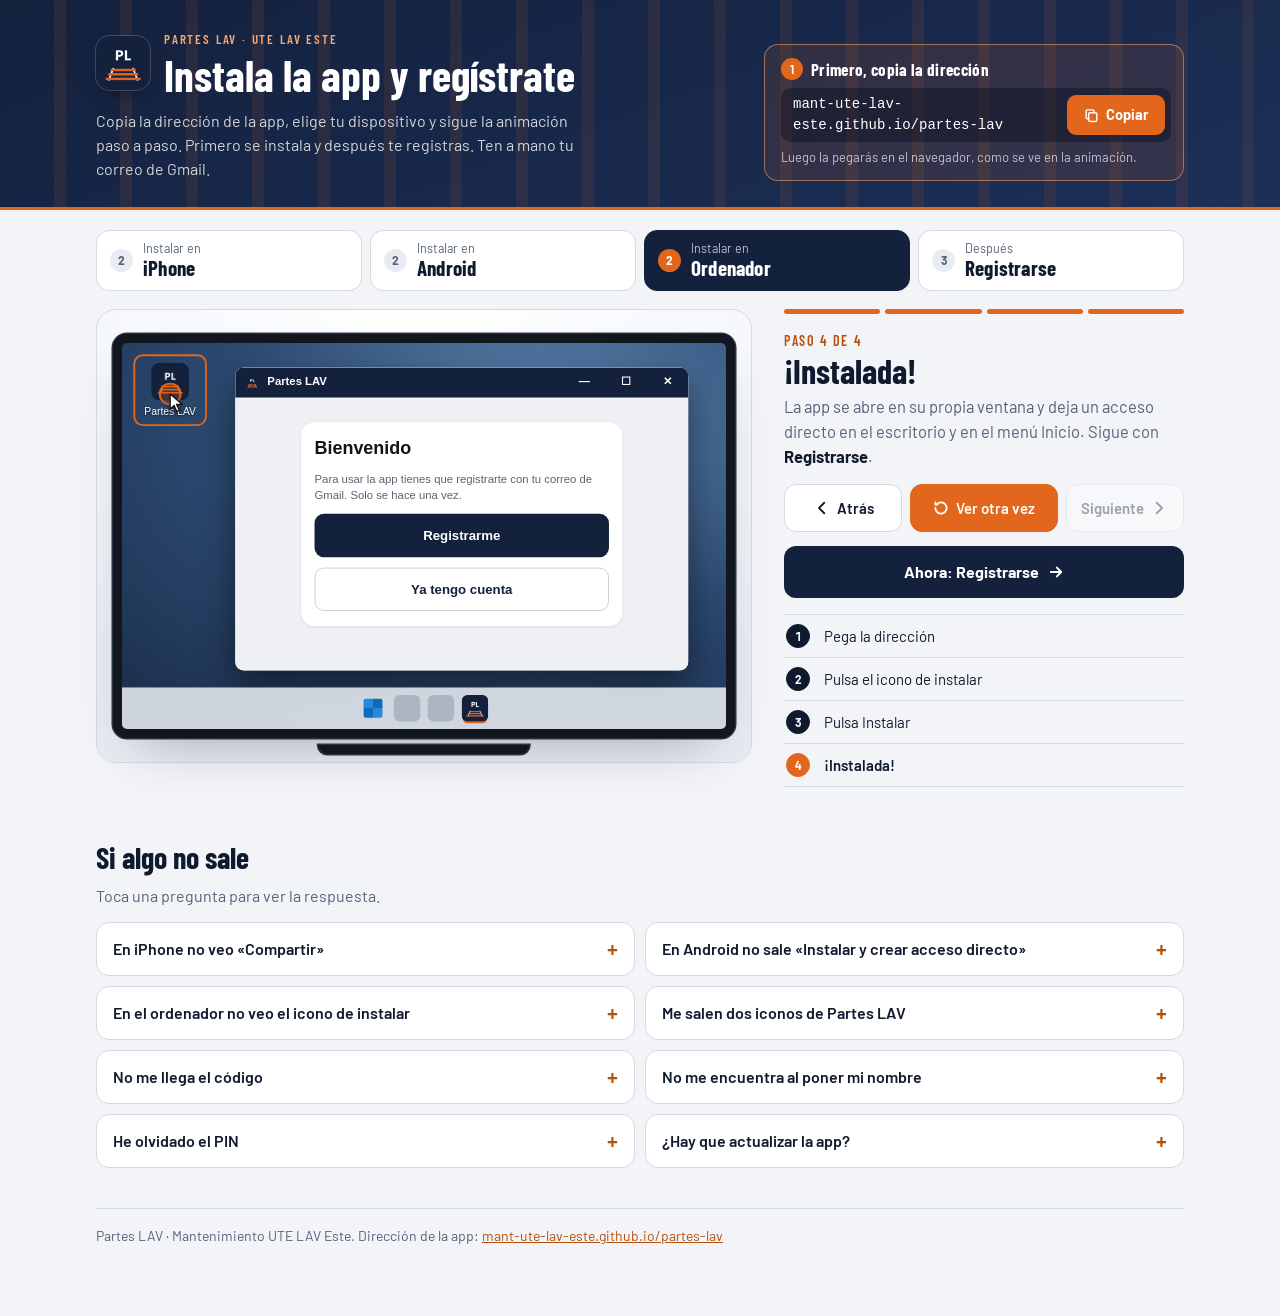
==== commit 9fd5a364: "Guía: primero copiar la dirección y luego pegarla en el navegador - La caja de la dirección es el pa" ====
--- a/guia/instalar.html
+++ b/guia/instalar.html
@@ -48,11 +48,27 @@
 h1{margin:0;font-family:var(--f-display);font-weight:700;font-size:clamp(28px,4.4vw,44px);line-height:1;text-wrap:balance}
 .lede{grid-column:1;margin:0;max-width:56ch;color:rgba(255,255,255,.8);font-size:16px}
 .urlbox{grid-column:2;grid-row:1/span 2;display:flex;flex-direction:column;gap:6px;padding:12px 12px 12px 16px;border:1px solid rgba(255,255,255,.18);border-radius:14px;background:rgba(255,255,255,.07);min-width:0}
-.urlbox .lbl{font-size:11.5px;font-weight:600;letter-spacing:.1em;text-transform:uppercase;color:rgba(255,255,255,.62)}
-.url-row{display:flex;align-items:center;gap:10px;min-width:0}
+.urlbox{border-color:rgba(246,166,114,.55);background:rgba(226,102,27,.12)}
+.urlbox .lbl{display:flex;align-items:center;gap:8px;font-family:var(--f-display);font-size:17px;font-weight:700;letter-spacing:.02em;color:#fff}
+.lbl-n{display:grid;place-items:center;flex:none;width:22px;height:22px;border-radius:50%;background:#E2661B;color:#fff;font-family:var(--f-body);font-size:12px}
+.url-row{display:flex;align-items:center;gap:10px;min-width:0;padding:6px 6px 6px 12px;border-radius:10px;background:rgba(10,16,32,.45)}
 .url-row code{flex:1;min-width:0;font-size:14px;color:#fff}
-.copy{flex:none;min-height:34px;padding:0 14px;border:0;border-radius:9px;background:#fff;color:#14213D;font-weight:700;font-size:13.5px}
-.copy:hover{background:#FCE3D3}
+.copy{flex:none;display:flex;align-items:center;gap:6px;min-height:40px;padding:0 16px;border:0;border-radius:9px;background:#E2661B;color:#fff;font-weight:700;font-size:14.5px}
+.copy svg{width:17px;height:17px}
+.copy:hover{background:#C9560F}
+.copy.ok{background:#1E8E3E}
+.urlbox .hint{font-size:13px;color:rgba(255,255,255,.7)}
+.paste{position:absolute;z-index:5;padding:9px 16px;border-radius:10px;background:#2C2C2E;color:#fff;font-size:14px;box-shadow:0 6px 16px rgba(0,0,0,.3);animation:pop .3s ease .5s backwards}
+.paste::after{content:"";position:absolute;left:28px;width:12px;height:12px;background:inherit;transform:rotate(45deg)}
+.saf-type{position:relative}
+.saf-type .paste{left:14px;bottom:52px}
+.saf-type .paste::after{bottom:-5px}
+.cr-bar{position:relative}
+.cr-bar .paste{left:52px;top:50px;background:#F1EAE6;color:#1E1A19}
+.cr-bar .paste::after{top:-5px}
+.pc-url .paste{left:10px;top:40px;padding:7px 14px;border-radius:8px;background:#fff;color:#1F1F1F;font-size:12.5px;box-shadow:0 4px 14px rgba(0,0,0,.25)}
+.pc-url .paste::after{top:-5px;box-shadow:-1px -1px 0 rgba(0,0,0,.06)}
+.paste small{font-size:.85em;opacity:.6}
 
 /* ---------- Pestañas ---------- */
 main.wrap{padding-block:20px 56px}
@@ -131,9 +147,10 @@
   .brand .pl{width:44px;height:44px;border-radius:11px}
   .eyebrow{font-size:12px}
   .lede{font-size:15px}
-  .urlbox{grid-column:1;grid-row:auto;padding:7px 7px 7px 12px;border-radius:12px}
-  .urlbox .lbl{display:none}
+  .urlbox{grid-column:1;grid-row:auto;gap:8px;padding:12px;border-radius:14px}
+  .urlbox .lbl{font-size:16px}
   .url-row code{font-size:13px}
+  .urlbox .hint{font-size:12.5px}
   main.wrap{padding-block:14px 48px}
   .tabs{grid-template-columns:repeat(2,minmax(0,1fr));margin-bottom:14px}
   .tab{padding:8px 10px 9px 42px}
@@ -404,10 +421,11 @@
       <h1>Instala la app y regístrate</h1>
     </div>
   </div>
-  <p class="lede">Elige tu dispositivo y sigue la animación paso a paso. Primero se instala y después te registras. Ten a mano tu correo de Gmail.</p>
+  <p class="lede">Copia la dirección de la app, elige tu dispositivo y sigue la animación paso a paso. Primero se instala y después te registras. Ten a mano tu correo de Gmail.</p>
   <div class="urlbox">
-    <span class="lbl">Dirección de la app</span>
-    <div class="url-row"><code id="u">mant-ute-lav-este.github.io/partes-lav</code><button class="copy" id="copy" type="button">Copiar</button></div>
+    <span class="lbl"><span class="lbl-n">1</span>Primero, copia la dirección</span>
+    <div class="url-row"><code id="u">mant-ute-lav-este.github.io/partes-lav</code><button class="copy" id="copy" type="button"><svg viewBox="0 0 24 24" fill="none" stroke="currentColor" stroke-width="2" stroke-linecap="round" stroke-linejoin="round"><rect x="8" y="8" width="11.5" height="12.5" rx="2"/><path d="M15.5 8V5.5A1.5 1.5 0 0 0 14 4H6a1.5 1.5 0 0 0-1.5 1.5V15A1.5 1.5 0 0 0 6 16.5h2"/></svg><span id="copytxt">Copiar</span></button></div>
+    <span class="hint">Luego la pegarás en el navegador, como se ve en la animación.</span>
   </div>
 </div></header>
 
@@ -460,7 +478,7 @@
 <script>
 const URL_APP='mant-ute-lav-este.github.io/partes-lav';
 const HOST='mant-ute-lav-este.github.io';
-const DUR=5200, DUR_TYPE=6800;
+const DUR=5200, DUR_TYPE=7200;
 const DW={phone:300,pc:640};
 
 const svg=(p,f)=>`<svg viewBox="0 0 24 24"${f?'':' fill="none" stroke="currentColor" stroke-width="1.9" stroke-linecap="round" stroke-linejoin="round"'}>${p}</svg>`;
@@ -544,7 +562,7 @@
 
 const safari=st=>st==='typing'
   ? `<div class="saf">${sbI()}<div class="saf-page fav"><h5>Favoritos</h5><div class="favs"><div><b>I</b>Intranet</div><div><b>C</b>Correo</div><div><b>T</b>Tiempo</div><div><b>N</b>Noticias</div></div><h5>Visitados con frecuencia</h5><div class="favs"><div><b>G</b>Google</div><div><b>Y</b>YouTube</div></div></div>
-     <div class="saf-type"><div class="saf-field">${SV.search}<span data-type="${URL_APP}"></span><span class="caret"></span><span class="clr">✕</span></div><span class="cancel">Cancelar</span></div>${kb('ios','ir',true)}${hb()}</div>`
+     <div class="saf-type"><span class="paste">Pegar</span><div class="saf-field">${SV.search}<span data-type="${URL_APP}" data-paste="1"></span><span class="caret"></span><span class="clr">✕</span></div><span class="cancel">Cancelar</span></div>${kb('ios','ir',true)}${hb()}</div>`
   : `<div class="saf">${sbI()}<div class="saf-page">${welcome()}</div>
      <div class="saf-bar"><div class="saf-url"><span class="aa">aA</span><span class="host">${SV.lock}${HOST}</span>${SV.reload}</div>
      <div class="saf-tools"><span>${SV.back}</span><span class="off">${SV.fwd}</span><span class="${st==='loaded'?'hit':''}">${SV.share}</span><span>${SV.book}</span><span>${SV.tabs}</span></div></div>${hb()}</div>`;
@@ -571,7 +589,7 @@
   <div class="gsearch">${SV.search}<span>Buscar</span>${SV.mic}</div>${hb(1)}</div>`;
 
 const crBar=(st)=>`<div class="cr-bar"><span class="cr-ic">${SV.home}</span>${st==='typing'
-    ? `<div class="cr-url focus"><span data-type="${URL_APP}"></span><span class="caret w"></span></div><span class="cr-ic">✕</span>`
+    ? `<div class="cr-url focus"><span data-type="${URL_APP}" data-paste="1"></span><span class="caret w"></span></div><span class="cr-ic">✕</span><span class="paste">Pegar</span>`
     : `<div class="cr-url">${SV.tune}<span class="u">${URL_APP}</span></div><span class="cr-ic">${SV.plus}</span><span class="cr-tabs">1</span><span class="cr-ic${st==='loaded'?' hit':''}">${SV.dots}</span>`}</div>`;
 const mi=(t,i,hit)=>`<div class="mi${hit?' hit':''}">${i}${t}</div>`;
 const chromeA=st=>{
@@ -597,7 +615,7 @@
   const typing=st==='typing';
   return `<div class="pcw"><div class="pc-tabs"><div class="pc-tab">${typing?'Nueva pestaña':'<i class="pl"></i>Partes LAV'}<span class="x">✕</span></div><span class="pc-plus">+</span>${WC}</div>
     <div class="pc-bar">${SV.back}${SV.fwd}${SV.reload}
-      <div class="pc-url${typing?' focus':''}">${typing?`<span class="u"><span data-type="${URL_APP}"></span><span class="caret g"></span></span>`:`${SV.tune}<span class="u">${URL_APP}</span><span class="pc-inst${st==='loaded'?' hit':''}">${SV.install}</span>${SV.star}`}</div>${SV.dots}</div>
+      <div class="pc-url${typing?' focus':''}">${typing?`<span class="u"><span data-type="${URL_APP}" data-paste="1"></span><span class="caret g"></span></span><span class="paste">Pegar &nbsp;<small>Ctrl+V</small></span>`:`${SV.tune}<span class="u">${URL_APP}</span><span class="pc-inst${st==='loaded'?' hit':''}">${SV.install}</span>${SV.star}`}</div>${SV.dots}</div>
     <div class="pc-page">${typing?'<div class="ntp"><div>Buscar o escribir una dirección web</div></div>':welcome(true)}
     ${typing?`<div class="omni"><div class="sg hit">${SV.globe}<div>${URL_APP}</div></div><div class="sg">${SV.search}<div>mant-ute-lav-este – Buscar</div></div></div>`:''}
     ${st==='dialog'?`<div class="pop"><h4>¿Instalar app?</h4><div class="who"><i class="pl"></i><div><b>Partes LAV</b><small>${HOST}</small></div></div><div class="acts"><span class="gbtn fill hit">Instalar</span><span class="gbtn">Cancelar</span></div></div>`:''}</div></div>`;
@@ -614,29 +632,29 @@
 /* ---------- Guías ---------- */
 const C=`<code>${URL_APP}</code>`;
 const GUIDES={
-  iphone:{n:1,pre:'Instalar en',label:'iPhone',device:'phone',os:'ios',steps:[
+  iphone:{n:2,pre:'Instalar en',label:'iPhone',device:'phone',os:'ios',steps:[
     {t:'Abre Safari',d:'Es la brújula azul. En iPhone tiene que ser Safari, no Chrome.',s:()=>iosHome(false,true)},
-    {t:'Escribe la dirección',d:`Toca la barra de abajo, escribe ${C} y pulsa «ir».`,s:()=>safari('typing'),dur:DUR_TYPE},
+    {t:'Pega la dirección',d:`Toca la barra de abajo, deja el dedo pulsado y elige <b>Pegar</b>: se pone la dirección que copiaste arriba. Luego pulsa «ir». También puedes escribirla: ${C}`,s:()=>safari('typing'),dur:DUR_TYPE},
     {t:'Pulsa Compartir',d:'Es el cuadrado con la flecha hacia arriba, en el centro de la barra de abajo. Si no lo ves, toca los tres puntos (···) y después «Compartir».',s:()=>safari('loaded')},
     {t:'Añadir a pantalla de inicio',d:'Baja por la lista hasta ver <b>Añadir a pantalla de inicio</b> (el cuadrado con un +) y tócalo.',s:iosShare},
     {t:'Revisa el nombre y pulsa Añadir',d:'Tiene que poner <b>Partes LAV</b>; si pone otra cosa, bórralo con la ✕ y escríbelo. Pulsa «Añadir», arriba a la derecha. Si ves «Abrir como app web», déjalo activado.',s:iosAdd,dur:6400},
     {t:'¡Instalada!',d:'El icono de Partes LAV ya está en tu pantalla de inicio. Ábrelo y sigue con <b>Registrarse</b>.',s:()=>iosHome(true,false)},
   ]},
-  android:{n:1,pre:'Instalar en',label:'Android',device:'phone',os:'and',steps:[
+  android:{n:2,pre:'Instalar en',label:'Android',device:'phone',os:'and',steps:[
     {t:'Abre Chrome',d:'Toca el icono de Chrome, el círculo de colores.',s:()=>andHome(false,true)},
-    {t:'Escribe la dirección',d:`Toca la barra de arriba, escribe ${C} y pulsa la flecha del teclado.`,s:()=>chromeA('typing'),dur:DUR_TYPE},
+    {t:'Pega la dirección',d:`Toca la barra de arriba, deja el dedo pulsado y elige <b>Pegar</b>: se pone la dirección que copiaste arriba. Luego pulsa la flecha del teclado. También puedes escribirla: ${C}`,s:()=>chromeA('typing'),dur:DUR_TYPE},
     {t:'Abre el menú',d:'Toca los tres puntos ⋮, arriba a la derecha.',s:()=>chromeA('loaded')},
     {t:'Instalar y crear acceso directo',d:'Está al final del menú. En algunos móviles se llama «Instalar aplicación» o «Añadir a pantalla de inicio».',s:()=>chromeA('menu')},
     {t:'Pulsa Instalar',d:'Elige la primera opción, <b>Instalar</b>. No uses «Crear acceso directo»: así solo se abre como una web dentro de Chrome.',s:()=>chromeA('dialog')},
     {t:'¡Instalada!',d:'Partes LAV ya está en tu pantalla de inicio y entre tus aplicaciones. Ábrela y sigue con <b>Registrarse</b>.',s:()=>andHome(true,false,false)},
   ]},
-  pc:{n:1,pre:'Instalar en',label:'Ordenador',device:'pc',os:'win',steps:[
-    {t:'Escribe la dirección',d:`Abre Chrome o Edge, escribe ${C} en la barra de arriba y pulsa Intro.`,s:()=>pcWin('typing'),dur:DUR_TYPE},
+  pc:{n:2,pre:'Instalar en',label:'Ordenador',device:'pc',os:'win',steps:[
+    {t:'Pega la dirección',d:`Abre Chrome o Edge, haz clic en la barra de arriba y pega la dirección que copiaste con <b>Ctrl+V</b>. Luego pulsa Intro. También puedes escribirla: ${C}`,s:()=>pcWin('typing'),dur:DUR_TYPE},
     {t:'Pulsa el icono de instalar',d:'Es la pantallita con una flecha, a la derecha de la barra de direcciones. Si no sale, mira «Si algo no sale», más abajo.',s:()=>pcWin('loaded')},
     {t:'Pulsa Instalar',d:'Confírmalo en la ventanita que aparece.',s:()=>pcWin('dialog')},
     {t:'¡Instalada!',d:'La app se abre en su propia ventana y deja un acceso directo en el escritorio y en el menú Inicio. Sigue con <b>Registrarse</b>.',s:()=>pcWin('app')},
   ]},
-  registro:{n:2,pre:'Después',label:'Registrarse',device:'phone',os:'and',steps:[
+  registro:{n:3,pre:'Después',label:'Registrarse',device:'phone',os:'and',steps:[
     {t:'Abre la app',d:'Toca el icono de Partes LAV que acabas de instalar.',s:()=>andHome(true,false,true)},
     {t:'Pulsa Registrarme',d:'Solo se hace una vez. Si ya te registraste en otro móvil, pulsa «Ya tengo cuenta» y entra con tu Gmail y tu PIN.',
       s:()=>reg('Partes LAV',0,`<div class="card"><h3>Bienvenido</h3><p>Para usar la app tienes que registrarte con tu correo de Gmail. Solo se hace una vez.</p><div class="abtn hit">Registrarme</div><div class="abtn sec">Ya tengo cuenta</div></div>`)},
@@ -693,8 +711,8 @@
   playBtn.innerHTML=`<svg viewBox="0 0 24 24" fill="none" stroke="currentColor" stroke-width="2.4" stroke-linecap="round" stroke-linejoin="round">${ico}</svg>${ended?'Ver otra vez':p?'Pausa':'Seguir'}`;
 }
 
-function placeTap(){
-  const h=screen.querySelector('.hit');
+function placeTap(target){
+  const h=target||screen.querySelector('.hit');
   if(!h){tap.hidden=true;return;}
   const pc=GUIDES[dev].device==='pc',z=zoom.getBoundingClientRect(),k=z.width/DW[GUIDES[dev].device],r=h.getBoundingClientRect();
   const fx=pc?.5:(r.width>150*k?.76:.5),fy=pc?.55:.62;
@@ -707,9 +725,17 @@
   const els=[...screen.querySelectorAll('[data-type]')];
   if(!els.length){ if(!reduce) await sleep(450); return; }
   for(const el of els){
-    const t=el.dataset.type;
-    if(reduce){el.textContent=t;continue;}
+    const t=el.dataset.type,bubble=el.dataset.paste&&screen.querySelector('.paste');
+    if(reduce){el.textContent=t;if(bubble)bubble.remove();continue;}
     el.textContent='';
+    if(bubble){
+      await sleep(900); if(tok!==typeTok) return;
+      placeTap(bubble);
+      await sleep(1600); if(tok!==typeTok) return;
+      bubble.remove(); el.textContent=t;
+      await sleep(300);
+      continue;
+    }
     await sleep(500);
     for(let i=1;i<=t.length;i++){
       if(tok!==typeTok) return;
@@ -760,9 +786,9 @@
 if(document.fonts&&document.fonts.ready) document.fonts.ready.then(()=>{fit();placeTap();});
 
 $('copy').addEventListener('click',()=>{
-  const btn=$('copy'),txt='https://'+URL_APP+'/';
-  const done=()=>{btn.textContent='¡Copiada!';setTimeout(()=>btn.textContent='Copiar',1800);};
-  const fallback=()=>{const r=document.createRange();r.selectNodeContents($('u'));const s=getSelection();s.removeAllRanges();s.addRange(r);btn.textContent='Pulsa copiar';};
+  const btn=$('copy'),lbl=$('copytxt'),txt='https://'+URL_APP+'/';
+  const done=()=>{lbl.textContent='¡Copiada!';btn.classList.add('ok');setTimeout(()=>{lbl.textContent='Copiar';btn.classList.remove('ok');},2200);};
+  const fallback=()=>{const r=document.createRange();r.selectNodeContents($('u'));const s=getSelection();s.removeAllRanges();s.addRange(r);lbl.textContent='Mantén pulsado y copia';};
   try{navigator.clipboard.writeText(txt).then(done,fallback);}catch(e){fallback();}
 });
 
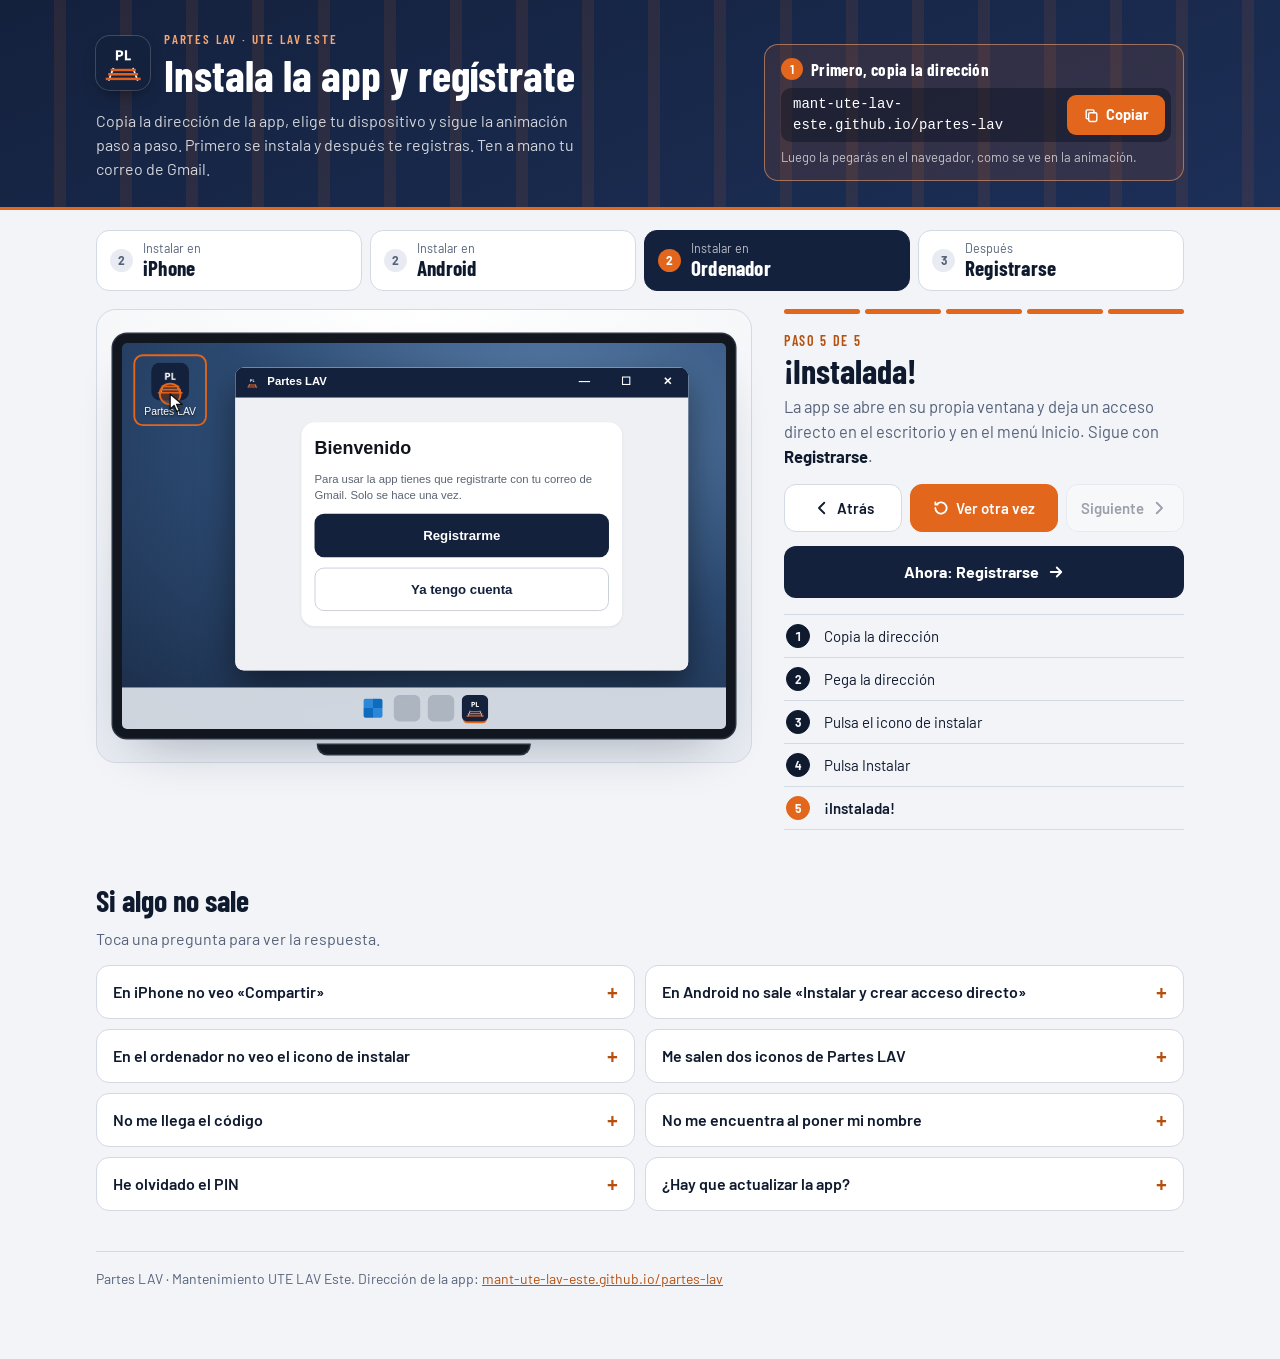
==== commit fc1a5aa7: "Guía: primer paso animado «Copia la dirección» en iPhone, Android y ordenador El aparato muestra la " ====
--- a/guia/instalar.html
+++ b/guia/instalar.html
@@ -69,6 +69,31 @@
 .pc-url .paste{left:10px;top:40px;padding:7px 14px;border-radius:8px;background:#fff;color:#1F1F1F;font-size:12.5px;box-shadow:0 4px 14px rgba(0,0,0,.25)}
 .pc-url .paste::after{top:-5px;box-shadow:-1px -1px 0 rgba(0,0,0,.06)}
 .paste small{font-size:.85em;opacity:.6}
+
+/* Esta misma guía, dibujada dentro del aparato */
+.gp{position:relative;height:100%;overflow:hidden;background:#F2F4F8;color:#0F1A2E}
+.gp-hero{padding:16px 14px 14px;border-bottom:2.5px solid #E2661B;color:#fff;background:repeating-linear-gradient(90deg,transparent 0 30px,rgba(226,102,27,.12) 30px 37px),linear-gradient(160deg,#14213D,#1C2F57)}
+.gp-brand{display:flex;align-items:center;gap:10px}
+.gp-brand .pl{flex:none;width:36px;height:36px;border-radius:9px}
+.gp-brand small{display:block;font-size:8px;font-weight:700;letter-spacing:.12em;color:#F6A672}
+.gp-brand b{display:block;font-family:var(--f-display);font-size:19px;line-height:1.02}
+.gp-box{margin-top:12px;padding:9px;border:1px solid rgba(246,166,114,.55);border-radius:10px;background:rgba(226,102,27,.14)}
+.gp-l{display:flex;align-items:center;gap:6px;margin-bottom:7px;font-family:var(--f-display);font-size:14px;font-weight:700}
+.gp-l em{display:grid;place-items:center;width:17px;height:17px;border-radius:50%;background:#E2661B;font-family:var(--f-body);font-size:9.5px;font-style:normal}
+.gp-row{display:flex;align-items:center;gap:8px;padding:5px 5px 5px 9px;border-radius:8px;background:rgba(10,16,32,.45)}
+.gp-row code{flex:1;min-width:0;font-family:ui-monospace,Consolas,monospace;font-size:10px;line-height:1.3;color:#fff;overflow-wrap:anywhere}
+.gp-copy{flex:none;padding:8px 11px;border-radius:7px;background:#E2661B;color:#fff;font-size:11.5px;font-weight:700;transition:background .25s}
+.gp-copy.ok{background:#1E8E3E}
+.gp-tabs{display:grid;grid-template-columns:1fr 1fr;gap:6px;padding:12px}
+.gp-tabs span{padding:7px 9px;border:1px solid #D3DAE4;border-radius:9px;background:#fff;font-size:9.5px;color:#56627A}
+.gp-tabs b{display:block;font-family:var(--f-display);font-size:14px;color:#0F1A2E}
+.gp-dev{height:200px;margin:0 12px;border:1px solid #D3DAE4;border-radius:12px;background:radial-gradient(120% 90% at 50% 0%,#fff,#E8ECF2)}
+.pcw .gp-hero{display:grid;grid-template-columns:1fr 290px;gap:24px;align-items:center;padding:18px 34px}
+.pcw .gp-box{margin:0}
+.pcw .gp-tabs{grid-template-columns:repeat(4,1fr);padding:12px 34px}
+.pcw .gp-dev{height:140px;margin:0 34px}
+.ctoast{position:absolute;z-index:4;left:50%;bottom:44px;padding:9px 16px;border-radius:999px;background:#3A3431;color:#EDE6E2;font-size:12px;white-space:nowrap;transform:translateX(-50%);opacity:0;transition:opacity .3s}
+.ctoast.show{opacity:1}
 
 /* ---------- Pestañas ---------- */
 main.wrap{padding-block:20px 56px}
@@ -552,6 +577,12 @@
 const kb=(t,enter,hit)=>`<div class="kb ${t}"><div class="kr">${keys(KB[0])}</div><div class="kr">${keys(KB[1])}</div><div class="kr"><span class="w">⇧</span>${keys(KB[2])}<span class="w">⌫</span></div><div class="kr"><span class="w">123</span><span class="sp">espacio</span><span class="w go${hit?' hit':''}">${enter}</span></div></div>`;
 const welcome=(wide)=>`<div class="ap${wide?' wide':''}"><div class="ap-h">Partes LAV</div><div class="ap-c"><div class="card"><h3>Bienvenido</h3><p>Para usar la app tienes que registrarte con tu correo de Gmail. Solo se hace una vez.</p><div class="abtn">Registrarme</div><div class="abtn sec">Ya tengo cuenta</div></div></div></div>`;
 
+/* Esta misma guía, con el botón Copiar que se pulsa en la animación */
+const guidePage=()=>`<div class="gp"><div class="gp-hero"><div class="gp-brand"><i class="pl"></i><div><small>PARTES LAV · UTE LAV ESTE</small><b>Instala la app y regístrate</b></div></div>
+  <div class="gp-box"><span class="gp-l"><em>1</em>Primero, copia la dirección</span><div class="gp-row"><code>${URL_APP}</code><span class="gp-copy hit" data-copy="1">Copiar</span></div></div></div>
+  <div class="gp-tabs"><span>Instalar en<b>iPhone</b></span><span>Instalar en<b>Android</b></span><span>Instalar en<b>Ordenador</b></span><span>Después<b>Registrarse</b></span></div><div class="gp-dev"></div></div>`;
+const GUIDE_URL=HOST+'/partes-lav/guia/instalar.html';
+
 /* ---------- iPhone ---------- */
 const iosHome=(app,hitS)=>`<div class="home ios-home">${sbI('light')}<div class="apps">
   ${ic('Calendario',{bg:'#fff',g:G.cal})}${ic('Fotos',{bg:'#fff',g:G.photos})}${ic('Cámara',{bg:'linear-gradient(#A5A5AB,#6E6E75)',g:G.camera})}${ic('Correo',{bg:'linear-gradient(#45A6FF,#1C6EF2)',g:G.mail})}
@@ -563,7 +594,7 @@
 const safari=st=>st==='typing'
   ? `<div class="saf">${sbI()}<div class="saf-page fav"><h5>Favoritos</h5><div class="favs"><div><b>I</b>Intranet</div><div><b>C</b>Correo</div><div><b>T</b>Tiempo</div><div><b>N</b>Noticias</div></div><h5>Visitados con frecuencia</h5><div class="favs"><div><b>G</b>Google</div><div><b>Y</b>YouTube</div></div></div>
      <div class="saf-type"><span class="paste">Pegar</span><div class="saf-field">${SV.search}<span data-type="${URL_APP}" data-paste="1"></span><span class="caret"></span><span class="clr">✕</span></div><span class="cancel">Cancelar</span></div>${kb('ios','ir',true)}${hb()}</div>`
-  : `<div class="saf">${sbI()}<div class="saf-page">${welcome()}</div>
+  : `<div class="saf">${sbI()}<div class="saf-page">${st==='guide'?guidePage():welcome()}</div>
      <div class="saf-bar"><div class="saf-url"><span class="aa">aA</span><span class="host">${SV.lock}${HOST}</span>${SV.reload}</div>
      <div class="saf-tools"><span>${SV.back}</span><span class="off">${SV.fwd}</span><span class="${st==='loaded'?'hit':''}">${SV.share}</span><span>${SV.book}</span><span>${SV.tabs}</span></div></div>${hb()}</div>`;
 
@@ -593,6 +624,7 @@
     : `<div class="cr-url">${SV.tune}<span class="u">${URL_APP}</span></div><span class="cr-ic">${SV.plus}</span><span class="cr-tabs">1</span><span class="cr-ic${st==='loaded'?' hit':''}">${SV.dots}</span>`}</div>`;
 const mi=(t,i,hit)=>`<div class="mi${hit?' hit':''}">${i}${t}</div>`;
 const chromeA=st=>{
+  if(st==='guide') return `<div class="cr">${sbA('dk')}<div class="cr-bar"><span class="cr-ic">${SV.home}</span><div class="cr-url">${SV.tune}<span class="u">${GUIDE_URL}</span></div><span class="cr-ic">${SV.plus}</span><span class="cr-tabs">1</span><span class="cr-ic">${SV.dots}</span></div><div class="cr-page">${guidePage()}</div><div class="ctoast">Copiado en el portapapeles</div>${hb()}</div>`;
   if(st==='typing') return `<div class="cr">${sbA('dk')}${crBar(st)}<div class="cr-sugg"><div class="sg">${SV.globe}<div>${URL_APP}<small>Ir a la dirección</small></div></div><div class="sg">${SV.search}<div>mant-ute-lav-este</div></div></div>${kb('gb',SV.arrowR,true)}${hb(1)}</div>`;
   return `<div class="cr">${sbA('dk')}${crBar(st)}<div class="cr-page">${welcome()}
   ${st==='menu'?`<div class="menu"><div class="m-top">${SV.fwd}${SV.starF}${SV.down}${SV.info}${SV.reload}</div>
@@ -612,6 +644,9 @@
   if(st==='app') return `<div class="desk"><div class="shortcut hit"><i class="pl"></i>Partes LAV</div>
     <div class="appwin"><div class="tb"><i class="pl"></i>Partes LAV${WC}</div>${welcome(true)}</div>
     <div class="taskbar"><span class="win"></span><span></span><span></span><i class="pl"></i></div></div>`;
+  if(st==='guide') return `<div class="pcw"><div class="pc-tabs"><div class="pc-tab"><i class="pl"></i>Instalar Partes LAV<span class="x">✕</span></div><span class="pc-plus">+</span>${WC}</div>
+    <div class="pc-bar">${SV.back}${SV.fwd}${SV.reload}<div class="pc-url">${SV.tune}<span class="u">${GUIDE_URL}</span>${SV.star}</div>${SV.dots}</div>
+    <div class="pc-page">${guidePage()}</div></div>`;
   const typing=st==='typing';
   return `<div class="pcw"><div class="pc-tabs"><div class="pc-tab">${typing?'Nueva pestaña':'<i class="pl"></i>Partes LAV'}<span class="x">✕</span></div><span class="pc-plus">+</span>${WC}</div>
     <div class="pc-bar">${SV.back}${SV.fwd}${SV.reload}
@@ -633,23 +668,26 @@
 const C=`<code>${URL_APP}</code>`;
 const GUIDES={
   iphone:{n:2,pre:'Instalar en',label:'iPhone',device:'phone',os:'ios',steps:[
-    {t:'Abre Safari',d:'Es la brújula azul. En iPhone tiene que ser Safari, no Chrome.',s:()=>iosHome(false,true)},
-    {t:'Pega la dirección',d:`Toca la barra de abajo, deja el dedo pulsado y elige <b>Pegar</b>: se pone la dirección que copiaste arriba. Luego pulsa «ir». También puedes escribirla: ${C}`,s:()=>safari('typing'),dur:DUR_TYPE},
+    {t:'Copia la dirección',d:'En esta misma página, arriba del todo, pulsa el botón naranja <b>Copiar</b>. Se pone verde: la dirección ya está guardada para pegarla.',s:()=>safari('guide'),dur:DUR_TYPE},
+    {t:'Abre Safari',d:'Sal a la pantalla de inicio y abre Safari, la brújula azul. En iPhone tiene que ser Safari, no Chrome.',s:()=>iosHome(false,true)},
+    {t:'Pega la dirección',d:`Toca la barra de abajo, deja el dedo pulsado y elige <b>Pegar</b>: se pone la dirección que acabas de copiar. Luego pulsa «ir». También puedes escribirla: ${C}`,s:()=>safari('typing'),dur:DUR_TYPE},
     {t:'Pulsa Compartir',d:'Es el cuadrado con la flecha hacia arriba, en el centro de la barra de abajo. Si no lo ves, toca los tres puntos (···) y después «Compartir».',s:()=>safari('loaded')},
     {t:'Añadir a pantalla de inicio',d:'Baja por la lista hasta ver <b>Añadir a pantalla de inicio</b> (el cuadrado con un +) y tócalo.',s:iosShare},
     {t:'Revisa el nombre y pulsa Añadir',d:'Tiene que poner <b>Partes LAV</b>; si pone otra cosa, bórralo con la ✕ y escríbelo. Pulsa «Añadir», arriba a la derecha. Si ves «Abrir como app web», déjalo activado.',s:iosAdd,dur:6400},
     {t:'¡Instalada!',d:'El icono de Partes LAV ya está en tu pantalla de inicio. Ábrelo y sigue con <b>Registrarse</b>.',s:()=>iosHome(true,false)},
   ]},
   android:{n:2,pre:'Instalar en',label:'Android',device:'phone',os:'and',steps:[
-    {t:'Abre Chrome',d:'Toca el icono de Chrome, el círculo de colores.',s:()=>andHome(false,true)},
-    {t:'Pega la dirección',d:`Toca la barra de arriba, deja el dedo pulsado y elige <b>Pegar</b>: se pone la dirección que copiaste arriba. Luego pulsa la flecha del teclado. También puedes escribirla: ${C}`,s:()=>chromeA('typing'),dur:DUR_TYPE},
+    {t:'Copia la dirección',d:'En esta misma página, arriba del todo, pulsa el botón naranja <b>Copiar</b>. Se pone verde y el móvil avisa de que se ha copiado.',s:()=>chromeA('guide'),dur:DUR_TYPE},
+    {t:'Abre Chrome',d:'Sal a la pantalla de inicio y toca el icono de Chrome, el círculo de colores.',s:()=>andHome(false,true)},
+    {t:'Pega la dirección',d:`Toca la barra de arriba, deja el dedo pulsado y elige <b>Pegar</b>: se pone la dirección que acabas de copiar. Luego pulsa la flecha del teclado. También puedes escribirla: ${C}`,s:()=>chromeA('typing'),dur:DUR_TYPE},
     {t:'Abre el menú',d:'Toca los tres puntos ⋮, arriba a la derecha.',s:()=>chromeA('loaded')},
     {t:'Instalar y crear acceso directo',d:'Está al final del menú. En algunos móviles se llama «Instalar aplicación» o «Añadir a pantalla de inicio».',s:()=>chromeA('menu')},
     {t:'Pulsa Instalar',d:'Elige la primera opción, <b>Instalar</b>. No uses «Crear acceso directo»: así solo se abre como una web dentro de Chrome.',s:()=>chromeA('dialog')},
     {t:'¡Instalada!',d:'Partes LAV ya está en tu pantalla de inicio y entre tus aplicaciones. Ábrela y sigue con <b>Registrarse</b>.',s:()=>andHome(true,false,false)},
   ]},
   pc:{n:2,pre:'Instalar en',label:'Ordenador',device:'pc',os:'win',steps:[
-    {t:'Pega la dirección',d:`Abre Chrome o Edge, haz clic en la barra de arriba y pega la dirección que copiaste con <b>Ctrl+V</b>. Luego pulsa Intro. También puedes escribirla: ${C}`,s:()=>pcWin('typing'),dur:DUR_TYPE},
+    {t:'Copia la dirección',d:'En esta misma página, arriba del todo, haz clic en el botón naranja <b>Copiar</b>. Se pone verde: la dirección ya está guardada.',s:()=>pcWin('guide'),dur:DUR_TYPE},
+    {t:'Pega la dirección',d:`Abre una pestaña nueva en Chrome o Edge (Ctrl+T), haz clic en la barra de arriba y pega con <b>Ctrl+V</b>. Luego pulsa Intro. También puedes escribirla: ${C}`,s:()=>pcWin('typing'),dur:DUR_TYPE},
     {t:'Pulsa el icono de instalar',d:'Es la pantallita con una flecha, a la derecha de la barra de direcciones. Si no sale, mira «Si algo no sale», más abajo.',s:()=>pcWin('loaded')},
     {t:'Pulsa Instalar',d:'Confírmalo en la ventanita que aparece.',s:()=>pcWin('dialog')},
     {t:'¡Instalada!',d:'La app se abre en su propia ventana y deja un acceso directo en el escritorio y en el menú Inicio. Sigue con <b>Registrarse</b>.',s:()=>pcWin('app')},
@@ -722,6 +760,16 @@
 }
 
 async function typeAll(tok){
+  const cp=screen.querySelector('[data-copy]');
+  if(cp){
+    const copied=()=>{cp.classList.add('ok');cp.textContent='¡Copiada!';const t=screen.querySelector('.ctoast');if(t)t.classList.add('show');};
+    if(reduce){copied();return;}
+    await sleep(800); if(tok!==typeTok) return;
+    placeTap(cp);
+    await sleep(1500); if(tok!==typeTok) return;
+    copied();
+    return;
+  }
   const els=[...screen.querySelectorAll('[data-type]')];
   if(!els.length){ if(!reduce) await sleep(450); return; }
   for(const el of els){
@@ -767,7 +815,7 @@
   nextGuide.hidden=!(last&&dev!=='registro');
   setPlaying(playing);
   clearTimeout(tapTimer);
-  if(screen.querySelector('[data-type]')) tap.hidden=true;
+  if(screen.querySelector('[data-type],[data-copy]')) tap.hidden=true;
   const tok=++typeTok;
   typeAll(tok).then(()=>{ if(tok===typeTok) placeTap(); });
 }
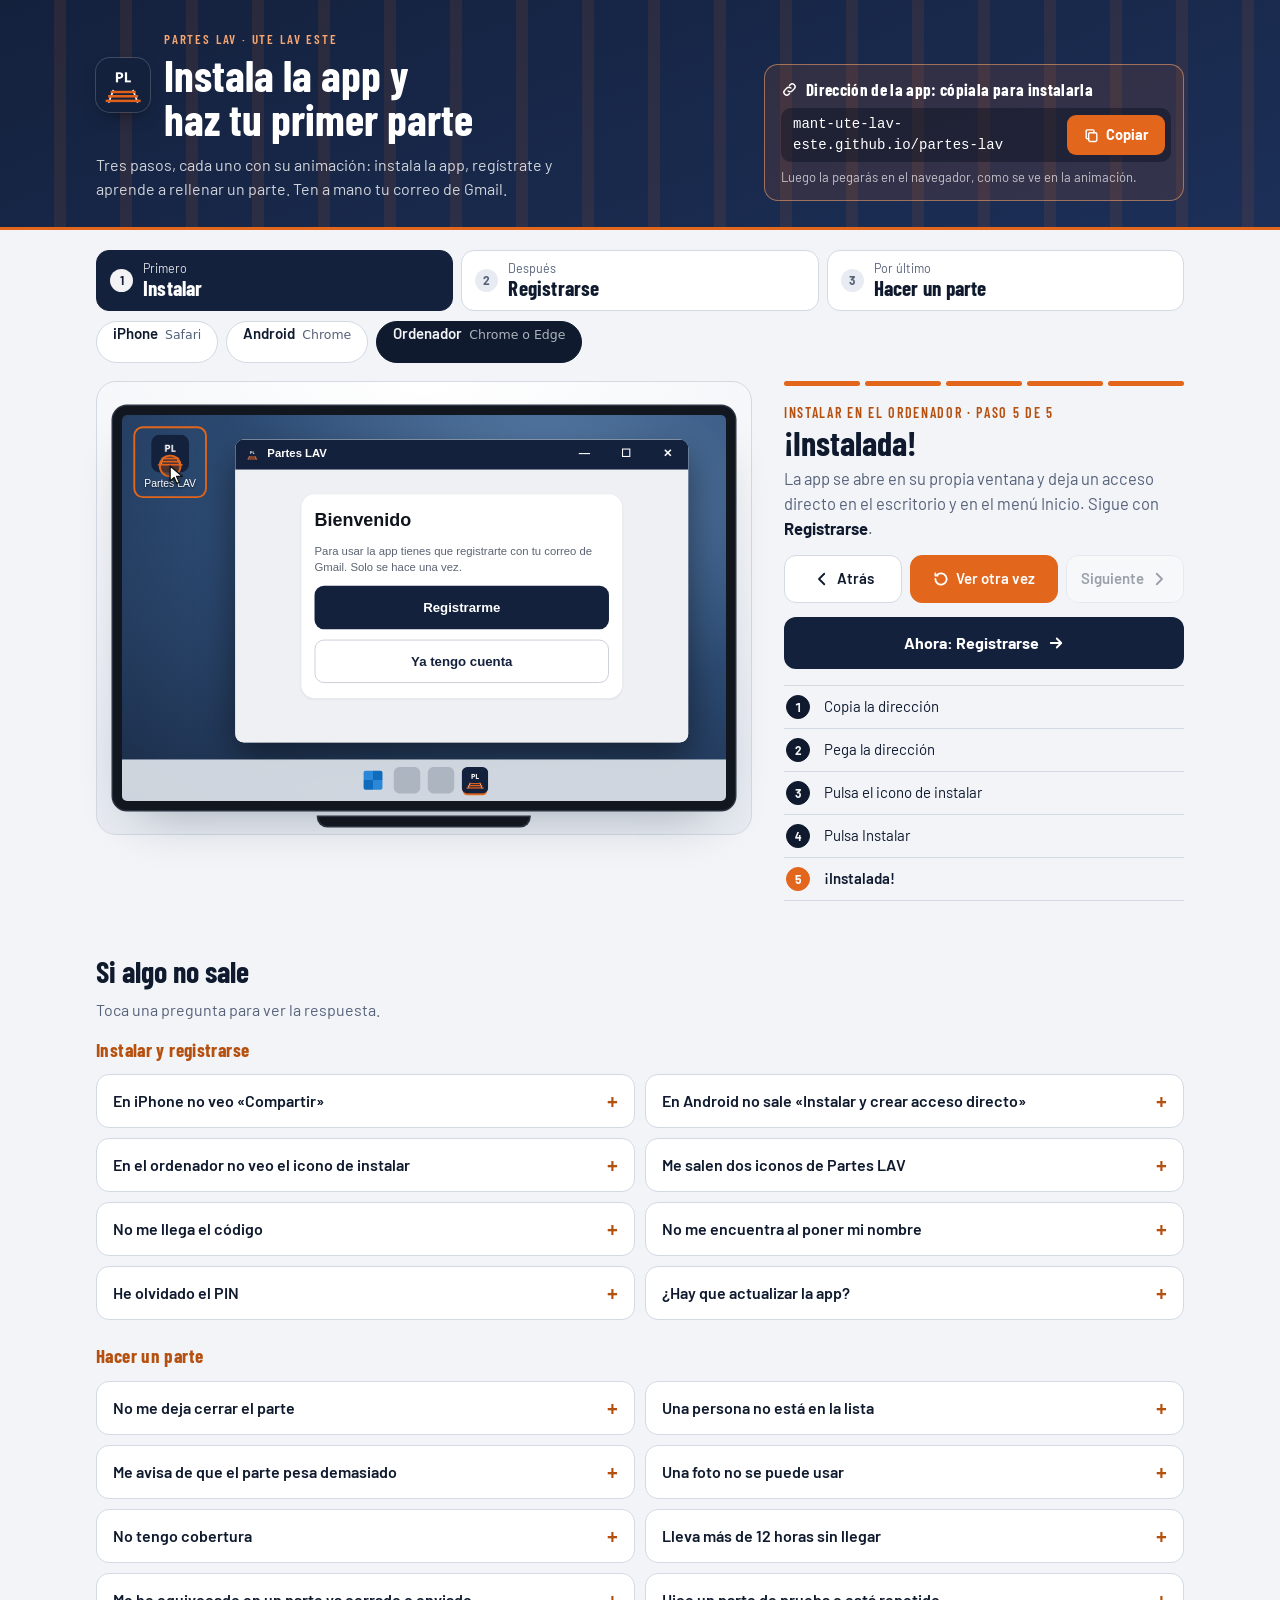
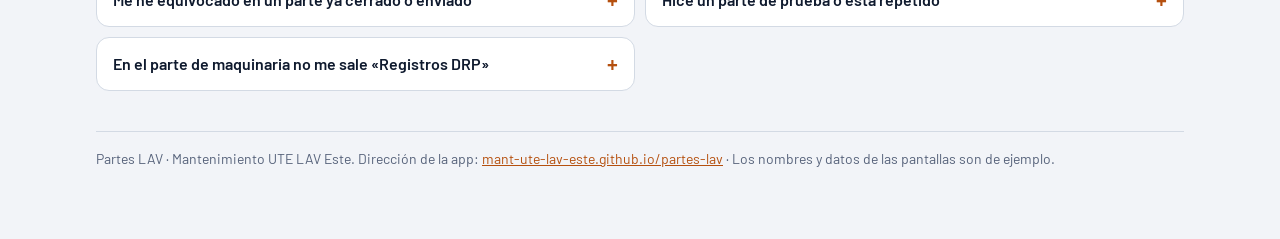
==== commit afcc8e60: "Guía unida: instalar, registrarse y hacer un parte (INFRA, SUPER y maquinaria de vía) - Una sola pág" ====
--- a/guia/instalar.html
+++ b/guia/instalar.html
@@ -6,7 +6,7 @@
 <meta name="theme-color" content="#14213d">
 <link rel="icon" href="../icons/icon-192.png">
 <style>:root{color-scheme:light;padding-top:env(safe-area-inset-top,0px);padding-bottom:env(safe-area-inset-bottom,0px)}body{margin:0}img{max-width:100%}[hidden]{display:none!important}</style>
-<title>Instalar Partes LAV</title>
+<title>Guía de Partes LAV</title>
 <meta name="claude:viewport-fit-sides" content="cover">
 <link rel="stylesheet" href="https://fonts.googleapis.com/css2?family=Barlow+Condensed:wght@600;700&family=Barlow:wght@400;500;600;700&display=swap">
 <style>
@@ -434,6 +434,180 @@
   *,*::before,*::after{animation-duration:.01ms!important;animation-iteration-count:1!important;transition:none!important}
   .prog .on i{animation:none!important;width:0}
 }
+
+/* ====== Tutorial del parte: pantallas de la app (colores fijos de la app, claros) ====== */
+.hero-in.t2{grid-template-columns:minmax(0,1fr) auto;align-items:center}
+.hero-in.t2 .lede{grid-column:1}
+.back{grid-column:2;grid-row:1/span 2;display:inline-flex;align-items:center;gap:8px;min-height:44px;padding:0 16px;border:1px solid rgba(255,255,255,.35);border-radius:12px;background:rgba(255,255,255,.08);color:#fff;font-weight:600;font-size:14.5px;text-decoration:none;white-space:nowrap}
+.back:hover{background:rgba(255,255,255,.16)}
+.tabs.t2{grid-template-columns:repeat(2,minmax(0,1fr))}
+.tab.infra .n{background:#C2410C;color:#fff}
+.tab.super .n{background:#1D4ED8;color:#fff}
+.tab[aria-selected="true"].infra{background:#C2410C;border-color:#C2410C;color:#fff}
+.tab[aria-selected="true"].super{background:#1D4ED8;border-color:#1D4ED8;color:#fff}
+.tab[aria-selected="true"] .n{background:rgba(255,255,255,.95);color:#14213D}
+.tab[aria-selected="true"] small{opacity:.85}
+.tag{display:inline-block;margin-left:8px;padding:2px 9px;border-radius:999px;background:var(--sunken);color:var(--muted);font-family:var(--f-body);font-size:12px;font-weight:600;letter-spacing:.02em;vertical-align:middle}
+.tag.only{background:#1D4ED8;color:#fff}
+.sb.infra{background:#C2410C;color:#fff}
+.sb.super{background:#1D4ED8;color:#fff}
+.sb.navy{background:#14213D;color:#fff}
+.sb.maq{background:#4D7C0F;color:#fff}
+
+.a-app{display:flex;flex-direction:column;height:100%;background:#EEF0F4;color:#10141C;font-size:12.5px;line-height:1.35;font-family:system-ui,-apple-system,"Segoe UI",Roboto,sans-serif}
+.a-bar{display:flex;align-items:center;gap:8px;min-height:46px;padding:0 10px;color:#fff;font-weight:700;font-size:14px}
+.a-bar.infra{background:#C2410C}.a-bar.super{background:#1D4ED8}.a-bar.navy{background:#14213D}
+.a-back{flex:none;display:grid;place-items:center;min-height:32px;padding:0 9px;border-radius:8px;background:rgba(255,255,255,.16);font-size:12px;font-weight:600;white-space:nowrap}
+.a-title{flex:1;min-width:0;overflow:hidden;text-overflow:ellipsis;white-space:nowrap}
+.a-title small{display:block;font-size:10.5px;font-weight:500;color:inherit;opacity:.85}
+.a-sv{flex:none;font-size:10px;font-weight:400;opacity:.9}
+.a-mdots{flex:none;font-size:20px;line-height:1;padding:0 4px}
+.a-body{position:relative;flex:1;min-height:0;overflow:hidden;padding:10px 10px 0}
+.a-body.pie{padding-bottom:0}
+.a-card{padding:12px;margin-bottom:10px;border:1px solid #C9CED8;border-radius:11px;background:#fff;box-shadow:0 1px 2px rgba(16,20,28,.08)}
+.a-card.ok{background:#E3F5E9}.a-card.pend{background:#FFF4D6}
+.a-card.cop{border:1.5px dashed #1F5FD1}
+.a-card h2{display:flex;align-items:center;flex-wrap:wrap;gap:6px;margin:0 0 6px;font-size:14px}
+.a-card p{margin:0 0 6px}
+.a-oblig{font-size:8.5px;font-weight:700;letter-spacing:.03em;text-transform:uppercase;color:#B42318}
+.a-cnt{padding:0 8px;border:1px solid #C9CED8;border-radius:999px;background:#F6F7F9;font-size:11px;font-weight:400}
+.a-nota{margin:0 0 6px;font-size:11px;color:#5B6472}
+.a-nota b,.a-nota strong{color:#10141C}
+.a-lab{display:block;margin:9px 0 3px;font-size:11px;font-weight:600}
+.a-lab small{font-weight:400;color:#5B6472}
+.a-in{display:flex;align-items:center;min-height:38px;padding:0 10px;border:1.5px solid #C9CED8;border-radius:8px;background:#fff;font-size:12.5px;white-space:nowrap;overflow:hidden}
+.a-in.focus{border-color:#1F5FD1;box-shadow:0 0 0 3px rgba(31,95,209,.2)}
+.a-in.sel::after{content:"⌄";margin-left:auto;padding-left:8px;color:#5B6472}
+.a-in.hold{color:#7B8494}
+.a-in.fixed{background:#F6F7F9;font-weight:600}
+.a-in.ta{min-height:52px;align-items:flex-start;padding-top:8px;white-space:normal}
+.a-in .caret{height:13px;background:#1F5FD1}
+.a-seg{display:flex;gap:5px;margin-top:3px}
+.a-seg span{flex:1 1 0;display:flex;align-items:center;justify-content:center;min-height:38px;padding:3px 5px;border:1.5px solid #C9CED8;border-radius:8px;background:#fff;font-size:12px;font-weight:600;text-align:center}
+.a-seg span.on{border-color:#1F5FD1;background:#1F5FD1;color:#fff}
+.a-seg.sm span{font-size:12px}
+.a-chk{display:flex;align-items:center;gap:9px;min-height:32px;margin-top:8px}
+.a-chk i{flex:none;display:grid;place-items:center;width:19px;height:19px;border:1.5px solid #8A93A3;border-radius:5px;background:#fff;color:#fff;font-size:12px;font-style:normal;line-height:1}
+.a-chk.on i{border-color:#1F5FD1;background:#1F5FD1}
+.a-chk small{color:#5B6472;font-size:10.5px}
+.a-chk span{min-width:0}
+.a-btn{display:flex;align-items:center;justify-content:center;min-height:40px;margin-top:8px;padding:6px 10px;border:1.5px solid #C9CED8;border-radius:10px;background:#fff;font-size:12.5px;font-weight:600;text-align:center}
+.a-btn.sec{background:#F6F7F9}
+.a-btn.pri{border-color:#1F5FD1;background:#1F5FD1;color:#fff}
+.a-btn.big{min-height:46px;font-size:14px}
+.a-btn.add{min-height:46px;border:2px dashed #1F5FD1;background:transparent;color:#1F5FD1}
+.a-btn.link{border:0;background:none;color:#1F5FD1;text-decoration:underline}
+.a-btn.danger{border:0;background:none;color:#B42318}
+.a-btn.off{opacity:.5}
+.a-row2{display:grid;grid-template-columns:1fr 1fr;gap:8px}
+.a-pk{display:flex;align-items:center;gap:5px}
+.a-pk .a-in{flex:1;min-width:0;justify-content:center}
+.a-pk b{font-size:15px}
+.a-pie{position:absolute;left:0;right:0;bottom:0;z-index:4;display:flex;gap:8px;padding:8px 10px 24px;border-top:1px solid #C9CED8;background:#fff}
+.a-pie .a-btn{flex:1;margin:0}
+.a-aviso{margin-bottom:10px;padding:9px 11px;border-radius:10px;background:#FFF4D6;color:#6B4500;font-size:11.5px;font-weight:600}
+.a-aviso.fila{display:flex;align-items:center;justify-content:space-between;gap:8px}
+.a-aviso.fila .a-btn{flex:none;width:auto;min-height:32px;margin:0;padding:4px 11px}
+.a-tipos{display:grid;grid-template-columns:1fr 1fr;gap:9px;margin-bottom:6px}
+.a-tipo{display:flex;flex-direction:column;align-items:center;justify-content:center;min-height:92px;border-radius:14px;color:#fff;font-size:11.5px;font-weight:600;box-shadow:0 1px 2px rgba(16,20,28,.12)}
+.a-tipo b{font-size:23px;font-weight:800;letter-spacing:.04em}
+.a-tipo.i{background:#C2410C}.a-tipo.s{background:#1D4ED8}
+.a-tipo.m{grid-column:1/-1;min-height:64px;background:#4D7C0F}.a-tipo.m b{font-size:17px}
+.a-grp{margin:12px 3px 6px;font-size:11px;letter-spacing:.04em;text-transform:uppercase;color:#5B6472}
+.a-item{display:flex;align-items:center;gap:9px;margin-bottom:8px;padding:9px 11px;border:1.5px solid #C9CED8;border-radius:10px;background:#fff;font-size:12px}
+.a-item.cerrado{border-color:#C2410C;background:#FFF4D6}
+.a-item.okb{border-color:#157A3A}
+.a-item .inf{flex:1;min-width:0}
+.a-item small{color:#5B6472;font-size:10.5px}
+.a-item .fl{font-size:18px;color:#5B6472}
+.a-eti{flex:none;padding:5px 6px;border-radius:6px;color:#fff;font-size:10px;font-weight:800}
+.a-eti.i{background:#C2410C}.a-eti.s{background:#1D4ED8}
+.a-num{flex:none;display:grid;place-items:center;width:28px;height:28px;border-radius:50%;background:#157A3A;color:#fff;font-weight:700;font-size:13px}
+.a-listo{color:#157A3A;font-weight:600}
+.a-falta{color:#B42318;font-weight:600}
+.a-per{display:flex;align-items:center;justify-content:space-between;gap:8px;padding:7px 0;border-bottom:1px solid #E1E4EA;font-size:12px}
+.a-per small{display:block;color:#5B6472;font-size:10.5px}
+.a-x{flex:none;display:grid;place-items:center;width:32px;height:32px;border:1.5px solid #C9CED8;border-radius:8px;background:#F6F7F9;color:#B42318;font-size:12px}
+.a-res{display:flex;flex-direction:column;margin-top:6px;padding:8px 10px;border:1.5px dashed #C9CED8;border-radius:9px;background:#F6F7F9;font-size:12px}
+.a-res small{color:#5B6472;font-size:10.5px}
+.a-fase{margin-top:9px;padding-top:9px;border-top:1px solid #E1E4EA}
+.a-fcab{display:flex;align-items:center;gap:7px;font-size:12.5px}
+.a-fbtn{display:flex;gap:8px}
+.a-fbtn .a-btn{flex:1;margin:6px 0 0}
+.a-thumbs{display:grid;grid-template-columns:repeat(4,1fr);gap:6px;margin-top:8px}
+.a-th{position:relative;aspect-ratio:1;overflow:hidden;border:1.5px solid #C9CED8;border-radius:8px;background:linear-gradient(180deg,#9DB3C7 0 46%,#6E6A5E 46% 62%,#4E4B44 62%)}
+.a-th::before{content:"";position:absolute;left:-10%;right:-10%;top:52%;height:2px;background:#C9C4B5;box-shadow:0 7px 0 #C9C4B5,0 14px 0 #C9C4B5}
+.a-th.b{background:linear-gradient(180deg,#B7C6D3 0 40%,#7C7869 40% 58%,#575348 58%)}
+.a-th.c{background:linear-gradient(180deg,#8FA6BD 0 50%,#625E52 50%)}
+.a-th i{position:absolute;left:3px;bottom:3px;padding:1px 4px;border-radius:3px;background:rgba(0,0,0,.6);color:#fff;font-size:7.5px;font-style:normal}
+.a-dim{position:absolute;inset:0;z-index:5;background:rgba(0,0,0,.55);animation:fadein .3s}
+.a-sheet{position:absolute;z-index:6;left:0;right:0;bottom:0;padding:14px 12px 24px;border-radius:16px 16px 0 0;background:#fff;animation:up .4s cubic-bezier(.2,.8,.2,1)}
+.a-sheet h2{margin:0 0 6px;font-size:15px}
+.a-sheet .a-btn:first-of-type{margin-top:10px}
+.a-err{display:flex;align-items:center;justify-content:space-between;gap:8px;padding:8px 0;border-bottom:1px solid #E1E4EA;font-size:12px}
+.a-err .a-btn{flex:none;width:auto;min-height:32px;margin:0;padding:4px 14px}
+.a-dlg{position:absolute;z-index:7;left:22px;right:22px;top:36%;padding:20px 18px 12px;border-radius:24px;background:#F4EFF4;color:#1D1B20;box-shadow:0 8px 30px rgba(0,0,0,.4);animation:pop .3s}
+.a-dlg p{margin:0 0 14px;font-size:13px;line-height:1.4}
+.a-dlg .acts{display:flex;justify-content:flex-end;gap:6px;font-size:13px;font-weight:600;color:#6750A4}
+.a-dlg .acts span{padding:8px 12px;border-radius:999px}
+.a-toast{position:absolute;z-index:8;left:14px;right:14px;bottom:70px;padding:10px 13px;border-radius:11px;background:#10141C;color:#fff;font-size:12px;font-weight:600;box-shadow:0 6px 24px rgba(0,0,0,.3);animation:up .4s}
+.a-app .hit{outline-offset:1px}
+.a-app .a-chk.hit{outline-offset:3px;border-radius:8px}
+@media (max-width:860px){
+  .hero-in.t2{grid-template-columns:minmax(0,1fr);gap:12px}
+  .hero-in.t2 .lede{font-size:14.5px}
+  .back{grid-column:1;grid-row:auto;justify-self:start;min-height:40px;padding:0 14px;font-size:14px}
+}
+.a-vacio{margin:14px 0;text-align:center;font-size:12px;color:#5B6472}
+/* Respuesta al toque: el botón se hunde; lo que aparece nuevo entra con un pequeño destello */
+.a-app .hit{transition:transform .14s ease,filter .14s ease}
+.a-app .pressed{transform:scale(.95);filter:brightness(.86)}
+.a-new{animation:nuevo .9s ease}
+@keyframes nuevo{0%{background:#DCEBFF}100%{background:transparent}}
+.prog span.ch{margin-left:10px}
+.steps .chh{padding:14px 2px 4px;font-family:var(--f-display);font-size:13px;font-weight:600;letter-spacing:.12em;text-transform:uppercase;color:var(--accent-text)}
+.steps .chh:first-child{padding-top:6px}
+.now p{min-height:3em}
+@media (max-width:860px){.now p{min-height:2.9em}}
+/* Pantalla larga que baja como en la app */
+.a-scroll{position:relative;will-change:transform}
+.a-scroll.con-pie{padding-bottom:84px}
+.sin-fundido{animation:none!important}
+.a-eti.m{background:#4D7C0F}
+.a-bar.maq{background:#4D7C0F}
+.a-h3{margin:10px 0 0;font-size:13px}
+.a-btn small{margin-left:4px;font-weight:400;color:#5B6472}
+.a-sub{margin-top:6px;padding:10px;border:1px solid #C9CED8;border-radius:10px;background:#F6F7F9}
+.a-op{margin-top:10px;padding-top:2px;border-top:1px solid #C9CED8}
+.a-seg5 span{padding:3px 0;font-size:11px}
+
+/* ====== Guía completa: tres etapas y selector dentro de cada una ====== */
+.tabs.t3{grid-template-columns:repeat(3,minmax(0,1fr));margin-bottom:10px}
+.subtabs{display:flex;flex-wrap:wrap;gap:8px;margin-bottom:18px}
+.chip{display:flex;align-items:baseline;gap:7px;min-height:42px;padding:0 16px;border:1.5px solid var(--line);border-radius:999px;background:var(--surface);font-size:15px;font-weight:600}
+.chip small{font-size:12.5px;font-weight:500;color:var(--muted)}
+.chip:hover{border-color:var(--accent)}
+.chip[aria-selected="true"]{border-color:var(--fg);background:var(--fg);color:var(--bg)}
+.chip[aria-selected="true"] small{color:inherit;opacity:.7}
+.chip.infra[aria-selected="true"]{border-color:#C2410C;background:#C2410C;color:#fff}
+.chip.super[aria-selected="true"]{border-color:#1D4ED8;background:#1D4ED8;color:#fff}
+.faq-g{margin:22px 0 10px;font-family:var(--f-display);font-size:19px;font-weight:700;letter-spacing:.02em;color:var(--accent-text)}
+.faq-g:first-of-type{margin-top:6px}
+.urlbox .lbl svg{width:17px;height:17px;flex:none}
+@media (max-width:860px){
+  .tabs.t3{grid-template-columns:repeat(3,minmax(0,1fr));gap:6px}
+  .tabs.t3 .tab{align-items:center;padding:8px 4px 9px;text-align:center}
+  .tabs.t3 .tab .n{position:static;margin:0 0 3px}
+  .tabs.t3 .tab small{display:none}
+  .tabs.t3 .tab b{font-size:17px;line-height:1.05}
+  .subtabs{gap:6px;margin-bottom:14px}
+  .chip{min-height:38px;padding:0 12px;font-size:14px}
+  .chip small{display:none}
+}
+.gp-tabs.t3{grid-template-columns:repeat(3,1fr)}
+.gp-tabs.t3 span{text-align:center;font-weight:700;color:#B5500F}
+.pcw .gp-tabs.t3{grid-template-columns:repeat(3,1fr)}
+.chip.maq[aria-selected="true"]{border-color:#4D7C0F;background:#4D7C0F;color:#fff}
 </style>
 </head>
 <body>
@@ -443,19 +617,20 @@
     <i class="pl" role="img" aria-label="Icono de Partes LAV"></i>
     <div>
       <p class="eyebrow">Partes LAV · UTE LAV Este</p>
-      <h1>Instala la app y regístrate</h1>
+      <h1>Instala la app y haz tu primer parte</h1>
     </div>
   </div>
-  <p class="lede">Copia la dirección de la app, elige tu dispositivo y sigue la animación paso a paso. Primero se instala y después te registras. Ten a mano tu correo de Gmail.</p>
+  <p class="lede">Tres pasos, cada uno con su animación: instala la app, regístrate y aprende a rellenar un parte. Ten a mano tu correo de Gmail.</p>
   <div class="urlbox">
-    <span class="lbl"><span class="lbl-n">1</span>Primero, copia la dirección</span>
+    <span class="lbl"><svg viewBox="0 0 24 24" fill="none" stroke="currentColor" stroke-width="2" stroke-linecap="round" stroke-linejoin="round"><path d="M10 14a4 4 0 0 0 5.7 0l3-3a4 4 0 0 0-5.7-5.7l-1 1"/><path d="M14 10a4 4 0 0 0-5.7 0l-3 3a4 4 0 0 0 5.7 5.7l1-1"/></svg>Dirección de la app: cópiala para instalarla</span>
     <div class="url-row"><code id="u">mant-ute-lav-este.github.io/partes-lav</code><button class="copy" id="copy" type="button"><svg viewBox="0 0 24 24" fill="none" stroke="currentColor" stroke-width="2" stroke-linecap="round" stroke-linejoin="round"><rect x="8" y="8" width="11.5" height="12.5" rx="2"/><path d="M15.5 8V5.5A1.5 1.5 0 0 0 14 4H6a1.5 1.5 0 0 0-1.5 1.5V15A1.5 1.5 0 0 0 6 16.5h2"/></svg><span id="copytxt">Copiar</span></button></div>
     <span class="hint">Luego la pegarás en el navegador, como se ve en la animación.</span>
   </div>
 </div></header>
 
 <main class="wrap">
-  <div class="tabs" id="tabs" role="tablist" aria-label="Qué quieres hacer"></div>
+  <div class="tabs t3" id="tabs" role="tablist" aria-label="Qué quieres hacer"></div>
+  <div class="subtabs" id="subtabs" role="tablist" aria-label="Elige"></div>
 
   <section class="player" id="player" aria-label="Animación paso a paso">
     <div class="stage">
@@ -477,7 +652,7 @@
         <button class="cbtn primary" id="play" type="button"></button>
         <button class="cbtn" id="next" type="button">Siguiente<svg viewBox="0 0 24 24"><path d="m9 5 7 7-7 7" fill="none" stroke="currentColor" stroke-width="2.4" stroke-linecap="round" stroke-linejoin="round"/></svg></button>
       </div>
-      <button class="nextguide" id="nextguide" type="button" hidden>Ahora: Registrarse<svg viewBox="0 0 24 24"><path d="M5 12h13M13 6l6 6-6 6" fill="none" stroke="currentColor" stroke-width="2.4" stroke-linecap="round" stroke-linejoin="round"/></svg></button>
+      <button class="nextguide" id="nextguide" type="button" hidden>Siguiente<svg viewBox="0 0 24 24"><path d="M5 12h13M13 6l6 6-6 6" fill="none" stroke="currentColor" stroke-width="2.4" stroke-linecap="round" stroke-linejoin="round"/></svg></button>
       <ol class="steps" id="steps"></ol>
     </div>
   </section>
@@ -485,6 +660,7 @@
   <section class="help">
     <h2>Si algo no sale</h2>
     <p>Toca una pregunta para ver la respuesta.</p>
+    <h3 class="faq-g">Instalar y registrarse</h3>
     <div class="faq">
       <details><summary>En iPhone no veo «Compartir»</summary><p>En las versiones nuevas de iOS está dentro de los tres puntos (···), junto a la barra de direcciones. Tócalos y luego «Compartir».</p></details>
       <details><summary>En Android no sale «Instalar y crear acceso directo»</summary><p>Baja hasta el final del menú ⋮. Según el móvil se llama «Instalar aplicación» o «Añadir a pantalla de inicio». Si no aparece ninguna, recarga la página y espera unos segundos.</p></details>
@@ -495,9 +671,21 @@
       <details><summary>He olvidado el PIN</summary><p>Pulsa «He olvidado el PIN» en la pantalla de entrada. Te llega un código a tu Gmail y creas uno nuevo.</p></details>
       <details><summary>¿Hay que actualizar la app?</summary><p>No hace falta reinstalarla. Cuando hay versión nueva basta con cerrarla del todo y volver a abrirla con conexión.</p></details>
     </div>
+    <h3 class="faq-g">Hacer un parte</h3>
+    <div class="faq">
+      <details><summary>No me deja cerrar el parte</summary><p>Sale la lista «Falta por completar» con lo que falta. Toca «Ir» para saltar al trabajo, arréglalo y vuelve a pulsar «Cerrar parte».</p></details>
+      <details><summary>Una persona no está en la lista</summary><p>En «Personal», pulsa «+ Añadir a alguien que no está en la lista», escribe al menos el nombre y pulsa «Añadir». Queda guardada para los próximos partes.</p></details>
+      <details><summary>Me avisa de que el parte pesa demasiado</summary><p>El correo admite unos 20 MB. La app te dice cuántas fotos quitar. Si lo cierras igualmente, puede que no llegue a la oficina.</p></details>
+      <details><summary>Una foto no se puede usar</summary><p>Hazla con la cámara de la app (botón «Cámara»). Las fotos de formato HEIC piden cobertura la primera vez para convertirlas.</p></details>
+      <details><summary>No tengo cobertura</summary><p>Rellena y cierra el parte con normalidad y pulsa «Enviar a la oficina». Queda «En cola» y sale solo cuando vuelva la señal, aunque cierres la app. En el inicio verás «Tienes 1 parte sin enviar».</p></details>
+      <details><summary>Lleva más de 12 horas sin llegar</summary><p>Abre el parte: aparece el botón «Enviar por Gmail (emergencia)». Úsalo solo en ese caso.</p></details>
+      <details><summary>Me he equivocado en un parte ya cerrado o enviado</summary><p>Ábrelo y pulsa «Corregir el parte». Se crea una copia para editar (revisión 2) y la oficina guarda las dos versiones.</p></details>
+      <details><summary>Hice un parte de prueba o está repetido</summary><p>Si aún no se ha enviado, ábrelo y pulsa «Descartar este parte». No llegará a la oficina. Los borradores se borran con la papelera de la lista.</p></details>
+      <details><summary>En el parte de maquinaria no me sale «Registros DRP»</summary><p>Solo sale cuando la máquina es una bateadora o el trabajo es «Bateo». Es opcional: si no hay archivos, no hace falta.</p></details>
+    </div>
   </section>
 
-  <p class="foot">Partes LAV · Mantenimiento UTE LAV Este. Dirección de la app: <a href="https://mant-ute-lav-este.github.io/partes-lav/">mant-ute-lav-este.github.io/partes-lav</a></p>
+  <p class="foot">Partes LAV · Mantenimiento UTE LAV Este. Dirección de la app: <a href="https://mant-ute-lav-este.github.io/partes-lav/">mant-ute-lav-este.github.io/partes-lav</a> · Los nombres y datos de las pantallas son de ejemplo.</p>
 </main>
 
 <script>
@@ -578,9 +766,9 @@
 const welcome=(wide)=>`<div class="ap${wide?' wide':''}"><div class="ap-h">Partes LAV</div><div class="ap-c"><div class="card"><h3>Bienvenido</h3><p>Para usar la app tienes que registrarte con tu correo de Gmail. Solo se hace una vez.</p><div class="abtn">Registrarme</div><div class="abtn sec">Ya tengo cuenta</div></div></div></div>`;
 
 /* Esta misma guía, con el botón Copiar que se pulsa en la animación */
-const guidePage=()=>`<div class="gp"><div class="gp-hero"><div class="gp-brand"><i class="pl"></i><div><small>PARTES LAV · UTE LAV ESTE</small><b>Instala la app y regístrate</b></div></div>
-  <div class="gp-box"><span class="gp-l"><em>1</em>Primero, copia la dirección</span><div class="gp-row"><code>${URL_APP}</code><span class="gp-copy hit" data-copy="1">Copiar</span></div></div></div>
-  <div class="gp-tabs"><span>Instalar en<b>iPhone</b></span><span>Instalar en<b>Android</b></span><span>Instalar en<b>Ordenador</b></span><span>Después<b>Registrarse</b></span></div><div class="gp-dev"></div></div>`;
+const guidePage=()=>`<div class="gp"><div class="gp-hero"><div class="gp-brand"><i class="pl"></i><div><small>PARTES LAV · UTE LAV ESTE</small><b>Instala la app y haz tu primer parte</b></div></div>
+  <div class="gp-box"><span class="gp-l">Dirección de la app: cópiala</span><div class="gp-row"><code>${URL_APP}</code><span class="gp-copy hit" data-copy="1">Copiar</span></div></div></div>
+  <div class="gp-tabs t3"><span>1<b>Instalar</b></span><span>2<b>Registrarse</b></span><span>3<b>Hacer un parte</b></span></div><div class="gp-dev"></div></div>`;
 const GUIDE_URL=HOST+'/partes-lav/guia/instalar.html';
 
 /* ---------- iPhone ---------- */
@@ -666,7 +854,7 @@
 
 /* ---------- Guías ---------- */
 const C=`<code>${URL_APP}</code>`;
-const GUIDES={
+const GI={
   iphone:{n:2,pre:'Instalar en',label:'iPhone',device:'phone',os:'ios',steps:[
     {t:'Copia la dirección',d:'En esta misma página, arriba del todo, pulsa el botón naranja <b>Copiar</b>. Se pone verde: la dirección ya está guardada para pegarla.',s:()=>safari('guide'),dur:DUR_TYPE},
     {t:'Abre Safari',d:'Sal a la pantalla de inicio y abre Safari, la brújula azul. En iPhone tiene que ser Safari, no Chrome.',s:()=>iosHome(false,true)},
@@ -707,7 +895,226 @@
     {t:'¡Ya estás dentro!',d:'Verás un aviso amarillo hasta que la oficina apruebe tu registro, pero <b>ya puedes hacer partes</b>: se enviarán solos en cuanto te aprueben.',s:inicio,dur:6400},
   ]},
 };
-const ORDER=['iphone','android','pc','registro'];
+/* ---------- Piezas de la app ----------
+   data-k marca lo que se puede tocar (el paso dice cuál lleva el dedo) y data-c cada tarjeta
+   (el paso dice hasta cuál baja la pantalla). */
+const LAB={infra:'INFRA',super:'SUPER'}, REF={infra:'INF-0035',super:'SUP-0021'}, PREV={infra:'INF-0034',super:'SUP-0020'};
+const K=k=>k?` data-k="${k}"`:'';
+const card=(c,h,inner,cls='')=>`<div class="a-card ${cls}" data-c="${c}"><h2>${h}</h2>${inner}</div>`;
+const OB='<span class="a-oblig">obligatorio</span>';
+const cnt=n=>`<span class="a-cnt">${n}</span>`;
+const lab=(t,sm)=>`<span class="a-lab">${t}${sm?` <small>${sm}</small>`:''}</span>`;
+const inp=(v='',c='',ph=false,k='')=>`<div class="a-in ${c}${ph?' hold':''}"${K(k)}>${v}</div>`;
+const typ=(txt,c='')=>`<div class="a-in focus ${c}"><span data-type="${txt}"></span><span class="caret"></span></div>`;
+const seg=(opts,on,ks=[])=>`<div class="a-seg">${opts.map((o,i)=>`<span class="${[].concat(on).includes(i)?'on':''}"${K(ks[i])}>${o}</span>`).join('')}</div>`;
+const chk=(txt,on,k='',sm='')=>`<div class="a-chk${on?' on':''}"${K(k)}><i>${on?'✓':''}</i><span>${txt}${sm?`<br><small>${sm}</small>`:''}</span></div>`;
+const btn=(txt,c='',k='')=>`<div class="a-btn ${c}"${K(k)}>${txt}</div>`;
+const sheet=inner=>`<div class="a-dim"></div><div class="a-sheet">${inner}</div>`;
+const page=(t,bar,inner,pie='',over='')=>`<div class="a-app">${sb(t)}${bar}<div class="a-body"><div class="a-scroll${pie?' con-pie':''}">${inner}</div>${pie?`<div class="a-pie">${pie}</div>`:''}</div>${over}${hb()}</div>`;
+const bar=(t,back,title)=>`<div class="a-bar ${t}"><span class="a-back">‹ ${back}</span><span class="a-title">${title}</span><span class="a-sv">Guardado</span></div>`;
+const MEDIDAS=['Extintor en el vehículo','Batefuegos','Mochila extintora de agua','Cuba o depósito de agua','Zona de trabajo despejada de vegetación','Vigilancia tras trabajos con riesgo de chispas','Revisión de la zona al terminar'];
+const th=c=>`<div class="a-th ${c}"><i>28/10 22:41 · SIOS 48213</i></div>`;
+
+/* ---------- Pantallas (vistas): cada una es una pantalla real de la app, entera ---------- */
+const VIEWS={
+  inicio(t,s){
+    const item=`<div class="a-item"><span class="a-eti ${t[0]}">${ETI[t]}</span><span class="inf"><strong>27/10/2026</strong> · ${PREV[t]}<br><small>2 ${CUE[t]} · Recibido en la oficina 27/10/2026 18:42</small></span><span class="fl">›</span></div>`;
+    const cola=`<h2 class="a-grp">Pendientes de enviar</h2><div class="a-item cerrado"><span class="a-eti ${t[0]}">${ETI[t]}</span><span class="inf"><strong>28/10/2026</strong> · ${REF[t]}<br><small>1 ${CUE[t]} · En cola: se enviará solo</small></span><span class="fl">›</span></div>`;
+    return page('navy',`<div class="a-bar navy"><span class="a-title">Partes LAV<small>Juan García</small></span><span class="a-mdots">⋮</span></div>`,
+      `${s.cola?`<div class="a-aviso fila"><span>Tienes 1 parte sin enviar</span><div class="a-btn sec"${K('ahora')}>Enviar ahora</div></div>`:''}
+      <div class="a-tipos"><div class="a-tipo i"${K(t==='infra'?'tipo':'')}><b>INFRA</b>Infraestructura</div><div class="a-tipo s"${K(t==='super'?'tipo':'')}><b>SUPER</b>Superestructura</div><div class="a-tipo m"${K(t==="maq"?"tipo":"")}><b>MAQUINARIA</b>Maquinaria de vía</div></div>
+      ${s.vacio?'<p class="a-vacio">Aún no hay partes. Pulsa INFRA, SUPER o MAQUINARIA para empezar.</p>':`${s.cola?cola:''}<h2 class="a-grp">Enviados</h2>${item}`}`,'',
+      s.maquina?maqSheet(t):s.repetir?sheet(`<h2>¿Empezar igual que el último parte?</h2><p class="a-nota">${PREV[t]} · 27/10/2026</p>
+        ${chk('Personal',1,'','2 persona(s): Marta López, Pedro Ruiz')}${chk('Maquinaria',1,'','Sí: retroexcavadora mixta')}${chk('Vehículos',1,'','No')}${chk('Medidas antiincendios',1,'','3 medida(s)')}
+        <p class="a-nota" style="margin-top:10px">No se copian los trabajos, las horas extra, las fotos${t==='super'?', el formato 1':''} ni las observaciones.</p>
+        ${btn('Sí, copiar lo marcado','pri big','copiar')}${btn('No, empezar en blanco','sec')}`):'');
+  },
+  parte(t,s){
+    const sup=t==='super';
+    const per=(n,d)=>`<div class="a-per${s.nuevo===n?' a-new':''}"><div><strong>${n}</strong><small>${d}</small></div><span class="a-x">✕</span></div>`;
+    const trab=s.trab?`<div class="a-item okb" style="margin-top:2px"><span class="a-num">✓</span><span class="inf"><strong>SIOS 48213</strong><br><small>Línea 040 · vía ${sup?'1, 2':'2'} · PK 481+045 – 481+300</small><br><small>Finalizado · fotos: 2 antes, 0 durante, 1 después</small><br><small class="a-listo">Completo</small></span><span class="fl">›</span></div>`:'<p class="a-nota">Añade cada trabajo de la jornada por separado, con sus fotos.</p>';
+    const eq=(c,tit,preg,eleg,otro,on,kSi,kNo,kSel)=>card(c,`${tit} ${OB}`,`${lab(preg)}${seg(['Sí','No'],on,[kSi,kNo])}${on===0?`<div class="a-in sel"${K(kSel)} style="margin-top:8px">${eleg}</div>${btn(otro,'sec')}`:''}`);
+    return page(t,bar(t,'Inicio',`${LAB[t]} · ${REF[t]}`),`
+      ${card('jornada','Jornada',`<span class="a-lab">Fecha de la jornada</span>${inp('28/10/2026','',false,'fecha')}
+        ${sup?chk('Jornada nocturna',0,'','(pon la fecha del día en que empezó)'):''}
+        <span class="a-lab">Capataz</span><div class="a-in fixed">Juan García</div>
+        ${chk('Jornada sin trabajos',0,'','(no se ha podido trabajar: lluvia, avería…)')}`)}
+      ${card('personal',`Personal ${cnt(s.marta?2:1)}`,`${per('Juan García','Rover · Capataz')}${s.marta?per('Marta López','Rover · Peón'):''}
+        ${btn('Copiar el personal del último parte','sec')}
+        <span class="a-lab">Añadir de la lista</span>${s.busca?typ('lópez'):inp('Escribe un nombre o una empresa','',true)}
+        ${s.busca?`<div class="a-res"${K('res')}><strong>Marta López</strong><small>Rover · Peón</small></div>`:''}
+        ${btn('+ Añadir a alguien que no está en la lista','sec')}`)}
+      ${eq('maq','Maquinaria','¿Se ha usado maquinaria?','Elige la máquina…','+ Añadir otra máquina',s.eq>=1?0:-1,'maqsi','','maqsel')}
+      ${eq('veh','Vehículos','¿Se han usado vehículos?','Elige el vehículo…','+ Añadir otro vehículo',s.eq>=2?1:-1,'','vehno','')}
+      ${card('trabajos',`Trabajos ${cnt(s.trab?1:0)}`,`${trab}${btn(s.trab?'+ Añadir otro trabajo':'+ Añadir trabajo','add','add')}`)}
+      ${card('medidas',`Medidas antiincendios ${OB}`,`<p class="a-nota">Marca todas las que se hayan tomado.</p>${MEDIDAS.map((m,i)=>chk(m,i===0&&s.med,i===0?'med0':'')).join('')}${chk('Otras',0)}`)}
+      ${sup?card('f1',`Adjuntar formato 1 ${cnt(0)}`,`<p class="a-nota">Opcional. Si el trabajo lleva este formato, haz una foto de cada hoja (hasta 6).</p><div class="a-fbtn">${btn('📷 Cámara','sec','f1cam')}${btn('🖼️ Galería','sec')}</div>`):''}
+      ${card('obs','Observaciones',`<div class="a-in ta hold">Opcional</div>`)}
+      ${btn('Borrar este borrador','danger')}`,
+      `${btn('Guardar y salir','sec')}${btn('Cerrar parte','pri','cerrar')}`,
+      s.over==='extras'?sheet(`<h2>¿Ha habido horas extra?</h2><p class="a-nota">Con «Sí» pones las horas de cada persona y eliges si son normales, nocturnas o festivas.</p>${btn('Sí, apuntarlas','pri big')}${btn('No, cerrar el parte','sec big','extno')}${btn('Volver al parte','link')}`)
+      :s.over==='confirma'?`<div class="a-dim"></div><div class="a-dlg"><p>¿Cerrar el parte? Después ya no se puede cambiar: solo corregir con una revisión nueva.</p><div class="acts"><span>Cancelar</span><span${K('aceptar')}>Aceptar</span></div></div>`:'');
+  },
+  trabajo(t,s){
+    const sup=t==='super', via=s.via||'', lleno=via==='hecho';
+    return page(t,bar(t,'Parte',`Trabajo 1 · ${REF[t]}`),`
+      ${card('ref','Referencia',`${seg(['SIOS','Incidencia','Sin referencia'],s.sios?0:-1,['sios'])}
+        ${s.sios?`${lab('Nº de SIOS')}${s.ref==='tecleo'?typ('48213'):inp('48213')}`:''}
+        ${sup?'':`${lab('Tipo de trabajo','(opcional, solo uno)')}<div style="display:flex;gap:26px">${chk('RREE',0)}${chk('POI',0)}</div>`}
+        ${lab('Nº acta PIDAME')}${inp('')}`)}
+      ${card('via','Vía y horario',`${chk('No se ocupa la vía',0,'','(p. ej. trabajos en base)')}
+        <div class="a-row2"><div>${lab('Telefonema de entrada nº')}${inp(via?'4821':'')}</div><div>${lab('Telefonema de salida nº')}${inp(via?'4830':'')}</div></div>
+        <div class="a-row2"><div>${lab('Entrada en vía')}${via==='tecleo'?typ('22:30'):inp(lleno?'22:30':'hh:mm','',!lleno)}</div><div>${lab('Salida de vía')}${inp(lleno?'05:15':'hh:mm','',!lleno)}</div></div>
+        ${lab('Línea')}${seg(['040','038'],via?0:-1)}
+        ${lab('Vía',sup?'(marca todas las que uses)':'')}${seg(['1','2','3','4','5'],!via?[]:sup?[0,1]:[1])}
+        ${lab('Aparato','(opcional)')}<div class="a-in sel hold">Sin aparato</div>
+        <div class="a-row2" data-c="pk"><div>${lab('PK inicio')}<div class="a-pk">${inp(lleno?'481':'km','',!lleno)}<b>+</b>${inp(lleno?'045':'m','',!lleno)}</div></div><div>${lab('PK fin')}<div class="a-pk">${inp(lleno?'481':'km','',!lleno)}<b>+</b>${inp(lleno?'300':'m','',!lleno)}</div></div></div>`)}
+      ${card('hecho','Trabajo realizado',`${lab(`Motivo de actuación ${OB}`)}<div class="a-in sel"${K('motivo')}>Elige el motivo…</div>
+        ${lab('Metros lineales','(opcional)')}${inp('')}
+        ${lab('Descripción','(opcional)')}<div class="a-in ta hold"></div>
+        ${lab('¿Trabajo finalizado?')}${seg(['Sí','No, sin terminar','No realizado'],s.fin?0:-1,['finsi'])}`)}
+      ${card('fotos','Fotos',`<p class="a-nota">Obligatorio: al menos una de <strong>antes</strong> y una de <strong>después</strong>. Cada foto lleva fecha, hora y referencia, y se le quita la ubicación.</p>
+        <div class="a-fase"><div class="a-fcab"><strong>Antes</strong> ${cnt(2)}</div><div class="a-fbtn">${btn('📷 Cámara','sec')}${btn('🖼️ Galería','sec')}</div><div class="a-thumbs">${th('')}${th('b')}</div></div>
+        <div class="a-fase"><div class="a-fcab"><strong>Durante</strong> ${cnt(0)}</div><div class="a-fbtn">${btn('📷 Cámara','sec')}${btn('🖼️ Galería','sec')}</div></div>
+        <div class="a-fase" data-c="desp"><div class="a-fcab"><strong>Después</strong> ${cnt(s.foto?1:0)} ${s.foto?'':'<span class="a-oblig">mín. 1</span>'}</div><div class="a-fbtn">${btn('📷 Cámara','sec','camdesp')}${btn('🖼️ Galería','sec')}</div>${s.foto?`<div class="a-thumbs a-new">${th('c')}</div>`:''}</div>
+        ${chk('No se han podido hacer fotos',0)}`)}
+      ${btn('Eliminar este trabajo','danger')}`,
+      btn('Listo','pri big','listo'),
+      s.over==='otro'?sheet(`<h2>¿Has hecho otro trabajo en esta jornada?</h2>${btn('Sí, añadir otro trabajo','pri big')}${btn('No, volver al parte','sec big','volver')}`):'');
+  },
+  envio(t,s){
+    const ok=s.m!=='cerrado';
+    const res=`<p>Jornada del 28/10/2026 · 1 ${CUE[t]} · 2 persona(s)</p><p><small>Cerrado en el móvil: 28/10/2026 06:02</small></p>`;
+    return page(t,bar(t,'Inicio',`${LAB[t]} · ${REF[t]}`),
+      `${ok?card('estado','Recibido en la oficina ✓',`<p><strong>28/10/2026 06:03</strong></p>${res}`,`ok${s.m==='ok'?' a-new':''}`)
+        :card('estado','Cerrado · falta enviarlo',`${res}${btn('Enviar a la oficina','pri big','enviar')}`,'pend')}
+      <div class="a-card">${btn('Ver el PDF','sec')}${ok?'':btn('¿No funciona el envío? Mandarlo por Gmail','link')}</div>
+      ${card('corregir','¿Hay algo mal?',`<p class="a-nota">Puedes corregirlo: se crea una copia para editar y, al enviarla, la oficina guarda las dos versiones.</p>${btn('Corregir el parte','sec','corregir')}`)}`,
+      '',s.m==='ok'?'<div class="a-toast">Recibido en la oficina ✓</div>':'');
+  },
+};
+
+
+/* ---------- Parte de maquinaria de vía (bateadora) ---------- */
+Object.assign(LAB,{maq:'MAQUINARIA'}); Object.assign(REF,{maq:'MAQ-0012'}); Object.assign(PREV,{maq:'MAQ-0011'});
+const ETI={infra:'INFRA',super:'SUPER',maq:'MAQ'}, CUE={infra:'trabajo(s)',super:'trabajo(s)',maq:'tajo(s)'};
+const maqSheet=t=>sheet(`<h2>¿Con qué máquina?</h2><p class="a-nota">Según la máquina se abre su parte.</p><h3 class="a-h3">Maquinaria de vía</h3>
+  ${btn('Bateadora 08-475-4S <small>· UIC 99713011401-7</small>','sec','bate')}${btn('Perfiladora PDB-110 <small>· UIC 99713011302-7</small>','sec')}${btn('Estabilizador DGS-62N <small>· UIC 97180150217-2</small>','sec')}${btn('Cancelar','')}`);
+const ovrP=s=>s.over==='extras'?sheet(`<h2>¿Ha habido horas extra?</h2><p class="a-nota">Con «Sí» pones las horas de cada persona y eliges si son normales, nocturnas o festivas.</p>${btn('Sí, apuntarlas','pri big')}${btn('No, cerrar el parte','sec big','extno')}${btn('Volver al parte','link')}`)
+  :s.over==='confirma'?`<div class="a-dim"></div><div class="a-dlg"><p>¿Cerrar el parte? Después ya no se puede cambiar: solo corregir con una revisión nueva.</p><div class="acts"><span>Cancelar</span><span${K('aceptar')}>Aceptar</span></div></div>`:'';
+
+VIEWS.maq=(t,s)=>{
+  const tj=s.tj||0, hh=v=>inp(v||'hh:mm','',!v);
+  const pk=(l,km,m)=>`${lab(l)}<div class="a-pk">${inp(km||'km','',!km)}<b>+</b>${inp(m||'m','',!m)}</div>`;
+  const op=(titulo,on,det='',k='')=>`${lab(titulo)}${seg(['Sí','No'],on,[k])}${det}`;
+  const nota=tj>=5?'<p class="a-listo" data-c="tjfin">Tajo completo</p>'
+    :`<p class="a-falta">Falta: ${tj<1?'llegada a tajo, inicio de trabajo, fin de trabajo, salida de tajo…':tj<2?'vía, PK inicio, PK final…':'alineado, estabilizado, registro, perfilado…'}</p>`;
+  const per=(c,titulo,ob,nombre,k)=>`${lab(`${titulo}${ob?` ${OB}`:''}`)}${nombre?`<div class="a-per${s.pers===(c==='enc'?1:2)?' a-new':''}"><div><strong>${nombre}</strong></div><span class="a-x">✕</span></div>`:`<div class="a-in sel"${K(k)}>Elige…</div>`}`;
+  const p=s.pers||0;
+  return page(t,bar(t,'Inicio',`${LAB[t]} · ${REF[t]}`),`
+    ${card('jornada','Jornada',`${lab('Fecha','(si es de noche, el día en que empieza)')}${inp('28/10/2026','',false,'fecha')}
+      <div class="a-row2"><div>${lab('Horario: inicio')}${hh(s.h&&'22:00')}</div><div>${lab('Horario: fin')}${hh(s.h&&'06:00')}</div></div>
+      ${lab(`¿Va en entrega de vía bloqueada (EVB)? ${OB}`)}${seg(['Sí','No'],s.evb?0:-1,['evbsi'])}
+      ${lab('Lo rellena')}<div class="a-in fixed">Juan García</div>
+      ${chk('Jornada sin trabajos',0,'','(no se ha podido trabajar: lluvia, avería…)')}`)}
+    ${card('maqv',`Máquina ${OB}`,`<div class="a-in sel">Bateadora 08-475-4S · UIC 99713011401-7</div><p class="a-nota" style="margin:4px 0 0">Trabajo: Bateo</p>
+      ${lab('Horas')}${s.hr===1?typ('7,5'):inp(s.hr===2?'7,5':'','')}`)}
+    ${card('viaje','Viaje',`<div class="a-row2"><div>${lab('Hora de salida')}${hh(s.via&&'20:30')}</div><div>${lab('Lugar de salida')}${inp(s.via?'Base Requena':'')}</div></div>
+      <div class="a-row2"><div>${lab('Hora de llegada')}${hh(s.via&&'06:30')}</div><div>${lab('Lugar de llegada')}${inp(s.via?'Base Requena':'')}</div></div>`)}
+    ${card('tajos',`Tajos ${cnt(1)}`,`<div class="a-sub"><h3 class="a-h3" style="margin:0">Tajo 1</h3>
+      <div class="a-row2"><div>${lab('Llegada a tajo')}${tj===0&&s.tec?typ('22:15'):hh(tj>=1&&'22:15')}</div><div>${lab('Inicio de trabajo')}${hh(tj>=1&&'22:40')}</div></div>
+      <div class="a-row2"><div>${lab('Fin de trabajo')}${hh(tj>=1&&'04:50')}</div><div>${lab('Salida de tajo')}${hh(tj>=1&&'05:10')}</div></div>
+      <div data-c="tjvia">${lab('Vía','(marca todas las que uses)')}<div class="a-seg a-seg5">${[1,2,3,4,5].map(v=>`<span class="${tj>=2&&v<=2?'on':''}">Vía ${v}</span>`).join('')}</div></div>
+      <div class="a-row2"><div>${pk('PK inicio',tj>=2&&'481',tj>=2&&'045')}</div><div>${pk('PK final',tj>=2&&'481',tj>=2&&'300')}</div></div>
+      ${lab('Desvío / AD','(opcional)')}<div class="a-in sel hold">Sin desvío</div>
+      <div class="a-op" data-c="ops">${op('Nivelado',tj>=3?0:-1,`${tj>=3?seg(['Calculado','Manual','Visor'],tj>=4?0:-1,['nivcalc']):''}${tj>=4?`<div class="a-row2"><div>${lab('Lev. máx. (mm)')}${inp('14')}</div><div>${pk('PK del lev. máx.','481','120')}</div></div>`:''}`,'nivsi')}</div>
+      <div class="a-op">${op('Alineado',tj>=5?0:-1,tj>=5?seg(['Calculado','Auto','Visor'],1):'')}</div>
+      <div class="a-op">${op('Estabilizado',tj>=5?0:-1,tj>=5?`${lab('¿Programada?')}${seg(['Sí','No'],0)}`:'')}</div>
+      <div class="a-op">${op('Registro',tj>=5?0:-1,tj>=5?seg(['Antes','Después','Ambos'],0):'')}</div>
+      <div class="a-op">${op('Perfilado',tj>=5?1:-1)}</div>
+      ${nota}</div>
+      <div data-c="tjadd">${btn('+ Añadir tajo','add','addtajo')}</div>`)}
+    ${card('obs','Observaciones',`<div class="a-in ta hold">Opcional</div>`)}
+    ${card('drp',`Registros DRP ${cnt(s.drp?1:0)}`,`<p class="a-nota">Opcional. Añade los archivos .drp que hayas bajado de la bateadora (hasta 6, 10 MB en total).</p>${btn('📎 Añadir archivos DRP','sec','drpadd')}
+      ${s.drp?`<div class="a-per a-new"><div><strong>registro_bateadora.drp</strong><small>412 KB</small></div><span class="a-x">✕</span></div>`:''}`)}
+    ${card('pers',`Personal ${cnt(p)}`,`<p class="a-nota">Elige quién ocupa cada puesto. Los que no son obligatorios pueden quedar vacíos.</p>
+      ${per('enc','Encargado de trabajo',1,p>=1&&'Marta López','enc')}${per('mq','Maquinista tipo A',0,'','')}${per('pil','Piloto',0,'','')}${per('omi','OMI',1,p>=2&&'Luis Martín','omi')}${per('op','Operario/s',0,'','')}`)}
+    ${btn('Borrar este borrador','danger')}`,
+    `${btn('Guardar y salir','sec')}${btn('Cerrar parte','pri','cerrar')}`,ovrP(s));
+};
+
+const mkMaq=()=>{
+  const M=(s,to,hit,extra={})=>({v:'maq',s,to,hit,...extra});
+  const E={h:1,evb:1,hr:2,via:1}, F={...E,tj:5,drp:1,pers:2};
+  return [
+    {c:0,t:'Elige el tipo de parte',d:'Toca <b>MAQUINARIA</b>. Es otro tipo de parte, con sus propias pantallas.',ph:[{v:'inicio',s:{vacio:1},hit:'tipo'}]},
+    {c:0,t:'Elige la máquina',d:'Según la máquina se abre su parte. Toca <b>la bateadora</b>. (La locomotora y la dresina tienen el suyo.)',ph:[{v:'inicio',s:{vacio:1,maquina:1},hit:'bate'}]},
+    {c:0,t:'Jornada y horario',d:'Pon la <b>fecha</b>, el horario y contesta si va en <b>EVB</b> (entrega de vía bloqueada): de eso dependen los puestos obligatorios.',ph:[M({},'jornada','fecha'),M({h:1},'jornada','evbsi'),M({h:1,evb:1},'jornada')]},
+    {c:0,t:'Máquina y viaje',d:'La máquina ya viene elegida. Pon sus <b>horas</b> y el viaje de salida y de llegada.',ph:[M({h:1,evb:1,hr:1,tec:1},'maqv'),M({h:1,evb:1,hr:2,via:1},'viaje')]},
+    {c:1,t:'Horas del tajo',d:'Un tajo es cada tramo de trabajo. Escribe <b>llegada, inicio, fin y salida</b> solo con cifras: 2215 → 22:15.',ph:[M({...E,tj:0,tec:1},'tajos'),M({...E,tj:1},'tajos')]},
+    {c:1,t:'Vía y PK del tajo',d:'Marca <b>todas las vías</b> que uses y los PK de inicio y final. El desvío / AD es opcional.',ph:[M({...E,tj:2},'tjvia')]},
+    {c:1,t:'Qué ha hecho la máquina',d:'Contesta <b>Sí o No</b> en cada operación: nivelado, alineado, estabilizado, registro y perfilado. Con Sí salen sus detalles.',ph:[M({...E,tj:2},'ops','nivsi'),M({...E,tj:3},'ops','nivcalc'),M({...E,tj:4},'ops'),M({...E,tj:5},'tjfin')]},
+    {c:1,t:'Más tajos',d:'Si la máquina trabajó en otro tramo, toca <b>+ Añadir tajo</b> y repite.',ph:[M({...E,tj:5},'tjadd','addtajo')]},
+    {c:1,t:'Registros DRP',d:'Opcional y solo en la bateadora: toca <b>Añadir archivos DRP</b> y elige los .drp que bajaste de la máquina.',ph:[M({...E,tj:5},'drp','drpadd'),M({...E,tj:5,drp:1},'drp')]},
+    {c:2,t:'Personal por puesto',d:'Elige quién ocupa cada puesto. Con EVB son obligatorios el <b>encargado</b> y el <b>OMI</b>.',ph:[M({...F,pers:0},'pers','enc'),M({...F,pers:1},'pers','omi'),M(F,'pers')]},
+    {c:2,t:'Cierra el parte',d:'Toca <b>Cerrar parte</b>, contesta lo de las horas extra y <b>Acepta</b>.',ph:[M(F,'obs','cerrar'),M({...F,over:'extras'},'obs','extno'),M({...F,over:'confirma'},'obs','aceptar')]},
+    ...mk('infra').slice(-4,-1),   // enviar, sin cobertura y corregir: son iguales en todos los partes
+  ];
+};
+/* ---------- Pasos ----------
+   Cada fase: vista y su estado (s), tarjeta hasta la que baja (to), lo que toca el dedo (hit).
+   Si dos fases seguidas son de la misma vista, la pantalla no salta: se actualiza y se desplaza. */
+const CH=['Empezar','El trabajo','Cerrar y enviar'];
+const mk=(t)=>{
+  const sup=t==='super';
+  const P0={marta:1,eq:2}, P1={...P0,trab:1}, T0={sios:1,via:'hecho'};
+  const P=(s,to,hit,extra={})=>({v:'parte',s,to,hit,...extra});
+  const T=(s,to,hit,extra={})=>({v:'trabajo',s,to,hit,...extra});
+  return [
+    {c:0,t:'Elige el tipo de parte',d:`Toca <b>${LAB[t]}</b>. Aquí irán saliendo todos tus partes.`,ph:[{v:'inicio',s:{vacio:1},hit:'tipo'}]},
+    {c:0,t:'Revisa la jornada',d:`Comprueba la <b>fecha</b>.${sup?' Si es de noche, marca «Jornada nocturna».':''}`,ph:[P({},'jornada','fecha')]},
+    {c:0,t:'Añade al personal',d:'Tú ya estás. <b>Busca y toca</b> a cada persona que ha venido.',ph:[P({busca:1},'personal','res'),P({marta:1,nuevo:'Marta López'},'personal')]},
+    {c:0,t:'Maquinaria y vehículos',d:'Contesta <b>Sí o No</b> a las dos. Con Sí, elige de la lista.',ph:[P({marta:1},'maq','maqsi'),P({marta:1,eq:1},'maq','maqsel'),P({marta:1,eq:1},'veh','vehno'),P({marta:1,eq:2},'veh')]},
+    {c:1,t:'Añade un trabajo',d:'Baja a Trabajos y toca <b>+ Añadir trabajo</b>.',ph:[P(P0,'trabajos','add')]},
+    {c:1,t:'Referencia',d:'Elige <b>SIOS</b>, Incidencia o Sin referencia y escribe el número.',ph:[T({},'ref','sios'),T({sios:1,ref:'tecleo'},'ref')]},
+    {c:1,t:'Vía y horario',d:`Horas solo con cifras: <b>2230</b> → 22:30. Luego línea, vía${sup?' (puedes marcar varias)':''} y PK.`,ph:[T({sios:1,via:'tecleo'},'via'),T(T0,'pk')]},
+    {c:1,t:'Qué se ha hecho',d:'Elige el <b>motivo</b> de la lista y di si el trabajo está <b>finalizado</b>.',ph:[T(T0,'hecho','motivo'),T(T0,'hecho','finsi'),T({...T0,fin:1},'hecho')]},
+    {c:1,t:'Haz las fotos',d:'Al menos una de <b>antes</b> y una de <b>después</b>.',ph:[T({...T0,fin:1},'fotos',null,{wait:700}),T({...T0,fin:1},'desp','camdesp'),T({...T0,fin:1,foto:1},'desp')]},
+    {c:1,t:'Pulsa Listo',d:'Si no hay más trabajos: <b>No, volver al parte</b>.',ph:[T({...T0,fin:1,foto:1},'desp','listo'),T({...T0,fin:1,foto:1,over:'otro'},'desp','volver')]},
+    {c:2,t:'Medidas antiincendios',d:'El trabajo sale con ✓ verde. Marca <b>todas</b> las medidas tomadas: es obligatorio.',ph:[P(P1,'trabajos',null,{wait:1100}),P(P1,'medidas','med0'),P({...P1,med:1},'medidas')]},
+    ...(sup?[{c:2,t:'Foto del formato 1',d:'Opcional: una foto de cada hoja del formato 1.',ph:[P({...P1,med:1},'f1','f1cam')],only:1}]:[]),
+    {c:2,t:'Cierra el parte',d:'Toca <b>Cerrar parte</b>, contesta lo de las horas extra y <b>Acepta</b>.',ph:[P({...P1,med:1},'obs','cerrar'),P({...P1,med:1,over:'extras'},'obs','extno'),P({...P1,med:1,over:'confirma'},'obs','aceptar')]},
+    {c:2,t:'Envíalo',d:'Toca <b>Enviar a la oficina</b>. En verde = entregado ✓.',ph:[{v:'envio',s:{m:'cerrado'},hit:'enviar'},{v:'envio',s:{m:'ok'}}]},
+    {c:2,t:'¿Sin cobertura?',d:'No pasa nada: se envía <b>solo</b> cuando vuelve la señal.',ph:[{v:'inicio',s:{cola:1},hit:'ahora'}]},
+    {c:2,t:'¿Algo mal? Corrígelo',d:'<b>Corregir el parte</b> crea una revisión nueva. La oficina guarda las dos.',ph:[{v:'envio',s:{m:'visto'},to:'corregir',hit:'corregir'}]},
+    {c:2,t:'La próxima vez, más rápido',d:'Desde el 2.º parte puedes <b>copiar del anterior</b> el personal, los equipos y las medidas.',ph:[{v:'inicio',s:{repetir:1},hit:'copiar'}]},
+  ];
+};
+
+/* ====== Guía completa: Instalar → Registrarse → Hacer un parte ======
+   Las guías de instalación y registro son pantallas fijas por paso (raw); las del parte son pantallas
+   largas que bajan (VIEWS). El mismo reproductor sirve para las dos. */
+const sb=t=>`<div class="sb and ${t}"><span>9:41</span><span class="sb-r">5G ${SIG}<span class="bat"></span></span></div>`;
+const T_TOQUE=1700, T_VER=800, T_BAJAR=350, T_TECLEO=1700, T_LEER=1200;
+const tecleo=f=>f.s&&(f.s.busca||f.s.tec||f.s.ref==='tecleo'||f.s.via==='tecleo');
+const durOf=st=>st.dur||st.ph.reduce((a,f)=>a+(f.hit?T_TOQUE:(f.wait||T_VER))+(f.to?T_BAJAR:0)+(tecleo(f)?T_TECLEO:0),T_LEER);
+
+const deInstalar=(g,cap)=>({...g,CH:[cap],steps:g.steps.map(x=>({c:0,t:x.t,d:x.d,dur:x.dur||DUR,ph:[{raw:x.s}]}))});
+const GUIDES={
+  iphone:{...deInstalar(GI.iphone,'Instalar en iPhone'),sub:'iPhone',subSm:'Safari',next:{to:'registro',txt:'Ahora: Registrarse'}},
+  android:{...deInstalar(GI.android,'Instalar en Android'),sub:'Android',subSm:'Chrome',next:{to:'registro',txt:'Ahora: Registrarse'}},
+  pc:{...deInstalar(GI.pc,'Instalar en el ordenador'),sub:'Ordenador',subSm:'Chrome o Edge',next:{to:'registro',txt:'Ahora: Registrarse'}},
+  registro:{...deInstalar(GI.registro,'Registrarse'),next:{to:'infra',txt:'Ahora: Hacer un parte'}},
+  infra:{device:'phone',os:'and',CH,steps:mk('infra'),sub:'Parte de INFRA',subSm:'Infraestructura',cls:'infra',next:{to:'super',txt:'Ver el parte de SUPER'}},
+  super:{device:'phone',os:'and',CH,steps:mk('super'),sub:'Parte de SUPER',subSm:'Superestructura',cls:'super',next:{to:'maq',txt:'Ver el parte de MAQUINARIA'}},
+  maq:{device:'phone',os:'and',CH,steps:mkMaq(),sub:'Maquinaria de vía',subSm:'Bateadora',cls:'maq'},
+};
+const STAGES=[
+  {k:'instalar',n:1,pre:'Primero',label:'Instalar',subs:['iphone','android','pc']},
+  {k:'registro',n:2,pre:'Después',label:'Registrarse',subs:['registro']},
+  {k:'parte',n:3,pre:'Por último',label:'Hacer un parte',subs:['infra','super','maq']},
+];
+const stageOf=k=>STAGES.find(s=>s.subs.includes(k));
 
 /* ---------- Reproductor ---------- */
 const $=id=>document.getElementById(id);
@@ -715,33 +1122,40 @@
 const playBtn=$('play'),prevBtn=$('prev'),nextBtn=$('next'),nextGuide=$('nextguide');
 const reduce=matchMedia('(prefers-reduced-motion: reduce)').matches;
 const sleep=ms=>new Promise(r=>setTimeout(r,ms));
-let dev=detect(),idx=0,playing=!reduce,ended=false,tapTimer=0,typeTok=0,lastDevice='';
+let dev=detect(),idx=0,playing=!reduce,ended=false,typeTok=0,ultimoAparato=dev in GI&&dev!=='registro'?dev:'android';
 
 function detect(){
   const h=(location.hash||'').slice(1);
   if(GUIDES[h]) return h;
+  if(h==='parte') return 'infra';
   const ua=navigator.userAgent||'';
   if(/iPhone|iPad|iPod/.test(ua)||(/Macintosh/.test(ua)&&navigator.maxTouchPoints>1)) return 'iphone';
   if(/Android/.test(ua)) return 'android';
   return 'pc';
 }
 
-$('tabs').innerHTML=ORDER.map(k=>{const g=GUIDES[k];return `<button class="tab" type="button" role="tab" id="tab-${k}" data-k="${k}"><span class="n">${g.n}</span><small>${g.pre}</small><b>${g.label}</b></button>`;}).join('');
-$('tabs').addEventListener('click',e=>{const b=e.target.closest('.tab'); if(b) choose(b.dataset.k,true);});
+$('tabs').innerHTML=STAGES.map(s=>`<button class="tab" type="button" role="tab" id="st-${s.k}" data-st="${s.k}"><span class="n">${s.n}</span><small>${s.pre}</small><b>${s.label}</b></button>`).join('');
+$('tabs').addEventListener('click',e=>{
+  const b=e.target.closest('.tab'); if(!b) return;
+  const s=STAGES.find(x=>x.k===b.dataset.st);
+  choose(s.k==='instalar'?ultimoAparato:s.subs[0],true);
+});
+$('subtabs').addEventListener('click',e=>{const b=e.target.closest('.chip'); if(b) choose(b.dataset.k,false);});
 
 function choose(k,scroll){
-  dev=k; idx=0; ended=false; playing=!reduce; render();
-  if(scroll){const t=player.getBoundingClientRect().top; if(t<0||t>innerHeight*.4) player.scrollIntoView({behavior:reduce?'auto':'smooth',block:'start'});}
-}
-
+  dev=k; idx=0; ended=false; playing=!reduce; screen.dataset.v='';
+  if(stageOf(k).k==='instalar') ultimoAparato=k;
+  render();
+  if(scroll){const t=player.getBoundingClientRect().top; if(t<0||t>innerHeight*.45) $('tabs').scrollIntoView({behavior:reduce?'auto':'smooth',block:'start'});}
+}
+const dw=()=>DW[GUIDES[dev].device];
 function fit(){
-  const dw=DW[GUIDES[dev].device],W=scr.clientWidth,H=scr.clientHeight;
+  const W=scr.clientWidth,H=scr.clientHeight;
   if(!W||!H) return 1;
-  const k=W/dw;
-  zoom.style.width=dw+'px'; zoom.style.height=(H/k)+'px'; zoom.style.transform=`scale(${k})`;
+  const k=W/dw();
+  zoom.style.width=dw()+'px'; zoom.style.height=(H/k)+'px'; zoom.style.transform=`scale(${k})`;
   return k;
 }
-
 function setPlaying(p){
   playing=p;
   player.classList.toggle('paused',!p);
@@ -749,82 +1163,128 @@
   playBtn.innerHTML=`<svg viewBox="0 0 24 24" fill="none" stroke="currentColor" stroke-width="2.4" stroke-linecap="round" stroke-linejoin="round">${ico}</svg>${ended?'Ver otra vez':p?'Pausa':'Seguir'}`;
 }
 
+/* Desplazamiento (solo pantallas largas): la tarjeta pedida queda arriba sin pasarse del final. */
+function destino(f){
+  const sc=screen.querySelector('.a-scroll'), body=screen.querySelector('.a-body');
+  if(!sc||!body||!f.to) return 0;
+  const el=sc.querySelector(`[data-c="${f.to}"]`);
+  if(!el) return 0;
+  let top=0; for(let n=el;n&&n!==sc;n=n.offsetParent) top+=n.offsetTop;
+  return Math.max(0,Math.min(top-10,Math.max(0,sc.offsetHeight-body.clientHeight)));
+}
+function ponScroll(y,suave){
+  const sc=screen.querySelector('.a-scroll'); if(!sc) return;
+  sc.style.transition=suave?'transform .7s cubic-bezier(.3,.7,.25,1)':'none';
+  sc.style.transform=`translateY(${-y}px)`;
+  sc.dataset.y=y;
+}
+/* Pinta una fase. Pantalla fija: se sustituye. Pantalla larga de la misma vista: se actualiza y baja. */
+function pinta(f){
+  if(f.raw){ screen.innerHTML=f.raw(); screen.dataset.v='raw'; return 0; }
+  const misma=screen.dataset.v===f.v;
+  const sc0=screen.querySelector('.a-scroll'), y0=misma&&sc0?+sc0.dataset.y||0:0;
+  screen.innerHTML=VIEWS[f.v](dev,f.s||{});
+  screen.dataset.v=f.v;
+  if(misma) screen.firstElementChild.classList.add('sin-fundido');
+  if(f.hit){const h=screen.querySelector(`[data-k="${f.hit}"]`); if(h) h.classList.add('hit');}
+  ponScroll(y0,false);
+  const y=destino(f);
+  if(reduce||y===y0){ponScroll(y,false);return 0;}
+  void screen.offsetHeight;
+  ponScroll(y,true);
+  return 750;
+}
 function placeTap(target){
   const h=target||screen.querySelector('.hit');
-  if(!h){tap.hidden=true;return;}
-  const pc=GUIDES[dev].device==='pc',z=zoom.getBoundingClientRect(),k=z.width/DW[GUIDES[dev].device],r=h.getBoundingClientRect();
+  if(!h){tap.hidden=true;return null;}
+  const pc=GUIDES[dev].device==='pc',z=zoom.getBoundingClientRect(),k=z.width/dw(),r=h.getBoundingClientRect();
   const fx=pc?.5:(r.width>150*k?.76:.5),fy=pc?.55:.62;
   tap.style.left=((r.left-z.left)+r.width*fx)/k+'px';
   tap.style.top=((r.top-z.top)+r.height*fy)/k+'px';
   tap.hidden=false;
-}
-
+  return h;
+}
+/* Lo que pasa en la pantalla antes del toque final: copiar, pegar o teclear. */
 async function typeAll(tok){
   const cp=screen.querySelector('[data-copy]');
   if(cp){
     const copied=()=>{cp.classList.add('ok');cp.textContent='¡Copiada!';const t=screen.querySelector('.ctoast');if(t)t.classList.add('show');};
     if(reduce){copied();return;}
-    await sleep(800); if(tok!==typeTok) return;
+    await sleep(500); if(tok!==typeTok) return;
     placeTap(cp);
     await sleep(1500); if(tok!==typeTok) return;
     copied();
     return;
   }
-  const els=[...screen.querySelectorAll('[data-type]')];
-  if(!els.length){ if(!reduce) await sleep(450); return; }
-  for(const el of els){
+  for(const el of screen.querySelectorAll('[data-type]')){
     const t=el.dataset.type,bubble=el.dataset.paste&&screen.querySelector('.paste');
     if(reduce){el.textContent=t;if(bubble)bubble.remove();continue;}
     el.textContent='';
     if(bubble){
-      await sleep(900); if(tok!==typeTok) return;
+      await sleep(600); if(tok!==typeTok) return;
       placeTap(bubble);
       await sleep(1600); if(tok!==typeTok) return;
       bubble.remove(); el.textContent=t;
       await sleep(300);
       continue;
     }
-    await sleep(500);
+    await sleep(350);
     for(let i=1;i<=t.length;i++){
       if(tok!==typeTok) return;
       el.textContent=t.slice(0,i);
-      await sleep(Math.max(28,1500/t.length));
+      await sleep(Math.max(90,1300/t.length));
     }
+    await sleep(200);
   }
-  await sleep(250);
-}
-
+}
+// Fases del paso: pintar (y bajar si hace falta), copiar/pegar/teclear, llevar el dedo y hundir el botón.
+async function animar(st,tok){
+  for(let i=0;i<st.ph.length;i++){
+    const f=st.ph[i];
+    const bajar=pinta(f);
+    if(screen.querySelector('[data-type],[data-copy]')) tap.hidden=true;
+    await sleep(bajar||(i===0?550:350)); if(tok!==typeTok) return;
+    await typeAll(tok); if(tok!==typeTok) return;
+    const h=placeTap();
+    if(!h){ await sleep(f.wait||450); if(tok!==typeTok) return; continue; }
+    await sleep(700); if(tok!==typeTok) return;
+    h.classList.add('pressed');
+    if(i<st.ph.length-1){ await sleep(420); if(tok!==typeTok) return; }
+  }
+}
 function render(){
-  const g=GUIDES[dev],st=g.steps[idx],n=g.steps.length,last=idx===n-1;
-  if(lastDevice!==dev){tap.hidden=true; lastDevice=dev;}
+  const g=GUIDES[dev],st=g.steps[idx],n=g.steps.length,last=idx===n-1,stg=stageOf(dev);
   device.className='device '+g.device;
   zoom.dataset.os=g.os;
-  tap.className='tap'+(g.device==='pc'?' cursor':'');
-  tap.innerHTML=g.device==='pc'?CURSOR:HAND;
   fit();
-  screen.innerHTML=st.s();
-  $('count').textContent=`Paso ${idx+1} de ${n}`;
-  $('stitle').textContent=st.t;
+  $('count').textContent=`${g.CH[st.c]} · Paso ${idx+1} de ${n}`;
+  $('stitle').innerHTML=st.t+(st.only?'<span class="tag only">solo SUPER</span>':'');
   $('sdesc').innerHTML=st.d;
-  prog.style.setProperty('--dur',(st.dur||DUR)+'ms');
-  prog.innerHTML=g.steps.map((_,i)=>`<span class="${i<idx?'done':i===idx?'on':''}"><i></i></span>`).join('');
+  prog.style.setProperty('--dur',durOf(st)+'ms');
+  prog.innerHTML=g.steps.map((s,i)=>`<span class="${i<idx?'done':i===idx?'on':''}${i>0&&s.c!==g.steps[i-1].c?' ch':''}"><i></i></span>`).join('');
   prog.querySelector('.on i').addEventListener('animationend',()=>{ if(idx<n-1){idx++;render();} else {ended=true;setPlaying(false);} });
-  stepsEl.innerHTML=g.steps.map((s,i)=>`<li class="${i<idx?'done':i===idx?'on':''}"><button type="button" data-i="${i}"><span class="n">${i+1}</span><span>${s.t}</span></button></li>`).join('');
-  ORDER.forEach(k=>$('tab-'+k).setAttribute('aria-selected',String(k===dev)));
+  let cAnt=-1;
+  stepsEl.innerHTML=g.steps.map((s,i)=>{const cab=g.CH.length>1&&s.c!==cAnt?`<li class="chh">${g.CH[s.c]}</li>`:''; cAnt=s.c;
+    return `${cab}<li class="${i<idx?'done':i===idx?'on':''}"><button type="button" data-i="${i}"><span class="n">${i+1}</span><span>${s.t}${s.only?'<span class="tag only">solo SUPER</span>':''}</span></button></li>`;}).join('');
+  STAGES.forEach(s=>$('st-'+s.k).setAttribute('aria-selected',String(s===stg)));
+  const subs=stg.subs.length>1?stg.subs:[];
+  $('subtabs').hidden=!subs.length;
+  $('subtabs').innerHTML=subs.map(k=>`<button class="chip ${GUIDES[k].cls||''}" type="button" data-k="${k}" aria-selected="${k===dev}">${GUIDES[k].sub}<small>${GUIDES[k].subSm}</small></button>`).join('');
   prevBtn.disabled=idx===0; nextBtn.disabled=last;
-  nextGuide.hidden=!(last&&dev!=='registro');
+  nextGuide.hidden=!(last&&g.next);
+  if(g.next) nextGuide.firstChild.textContent=g.next.txt;
   setPlaying(playing);
-  clearTimeout(tapTimer);
-  if(screen.querySelector('[data-type],[data-copy]')) tap.hidden=true;
+  tap.className='tap'+(g.device==='pc'?' cursor':''); tap.innerHTML=g.device==='pc'?CURSOR:HAND;
   const tok=++typeTok;
-  typeAll(tok).then(()=>{ if(tok===typeTok) placeTap(); });
-}
-
+  // Con movimiento reducido se enseña directamente la última fase del paso.
+  if(reduce){pinta(st.ph[st.ph.length-1]);typeAll(tok).then(()=>placeTap());}
+  else animar(st,tok);
+}
 stepsEl.addEventListener('click',e=>{const b=e.target.closest('button'); if(b){idx=+b.dataset.i;ended=false;render();}});
 prevBtn.addEventListener('click',()=>{if(idx>0){idx--;ended=false;render();}});
 nextBtn.addEventListener('click',()=>{if(idx<GUIDES[dev].steps.length-1){idx++;ended=false;render();}});
 playBtn.addEventListener('click',()=>{ if(ended){ended=false;idx=0;playing=true;render();return;} setPlaying(!playing); });
-nextGuide.addEventListener('click',()=>choose('registro',true));
+nextGuide.addEventListener('click',()=>{const g=GUIDES[dev]; if(g.next) choose(g.next.to,true);});
 addEventListener('keydown',e=>{
   if(e.target.closest('input,textarea,summary')) return;
   if(e.key==='ArrowRight') nextBtn.click();
